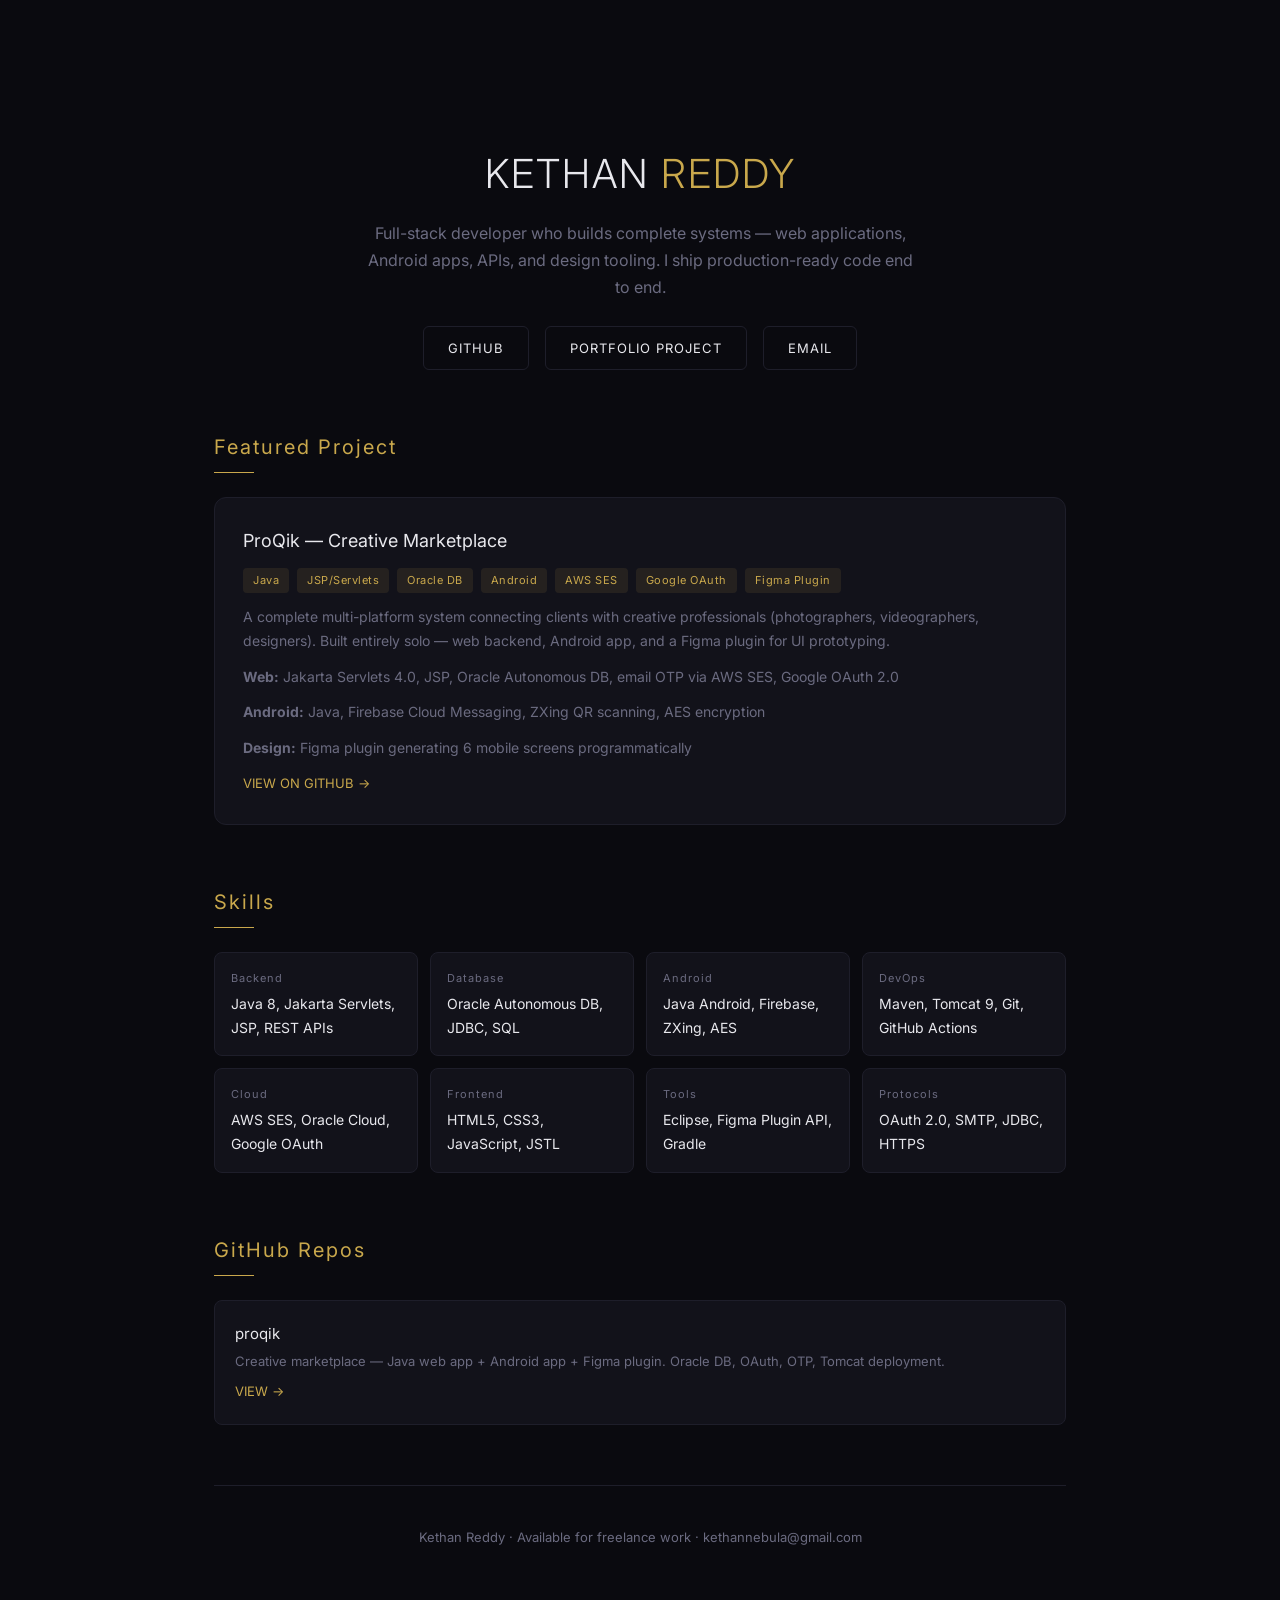
==== docs/index.html @ b5600003 "Add portfolio page (GitHub Pages)" ====
<!DOCTYPE html>
<html lang="en">
<head>
<meta charset="UTF-8">
<meta name="viewport" content="width=device-width, initial-scale=1.0">
<title>Kethan Reddy — Full-Stack Developer</title>
<link href="https://fonts.googleapis.com/css2?family=Inter:wght@300;400;500;600&display=swap" rel="stylesheet">
<style>
:root{--bg:#0a0a0f;--card:#12121a;--border:#1e1e2a;--gold:#c9a84c;--text:#e8e8ed;--muted:#6b6b80}
*{margin:0;padding:0;box-sizing:border-box}
body{font-family:'Inter',sans-serif;background:var(--bg);color:var(--text);line-height:1.7;-webkit-font-smoothing:antialiased}
.container{max-width:900px;margin:0 auto;padding:60px 24px}

.hero{text-align:center;padding:80px 0 60px}
.hero h1{font-size:40px;font-weight:300;letter-spacing:2px;margin-bottom:12px}
.hero h1 span{color:var(--gold)}
.hero p{font-size:16px;color:var(--muted);max-width:560px;margin:0 auto}
.hero-links{margin-top:24px;display:flex;gap:16px;justify-content:center;flex-wrap:wrap}
.hero-links a{padding:10px 24px;border:1px solid var(--border);border-radius:6px;text-decoration:none;color:var(--text);font-size:13px;letter-spacing:1px;transition:all .3s}
.hero-links a:hover{border-color:var(--gold);color:var(--gold)}

section{margin-bottom:60px}
h2{font-size:20px;font-weight:400;letter-spacing:2px;margin-bottom:24px;color:var(--gold)}
h2:after{content:'';display:block;width:40px;height:1px;background:var(--gold);margin-top:8px}

.project-card{background:var(--card);border:1px solid var(--border);border-radius:12px;padding:28px;margin-bottom:16px}
.project-card h3{font-size:18px;font-weight:400;margin-bottom:8px}
.project-card .tag{display:inline-block;background:rgba(201,169,76,.1);color:var(--gold);font-size:11px;padding:3px 10px;border-radius:4px;margin:4px 4px 0 0;letter-spacing:.5px}
.project-card p{font-size:14px;color:var(--muted);margin-top:12px}
.project-card a{color:var(--gold);text-decoration:none;font-size:13px;display:inline-block;margin-top:12px}

.skills-grid{display:grid;grid-template-columns:repeat(auto-fill,minmax(200px,1fr));gap:12px}
.skill-item{background:var(--card);border:1px solid var(--border);border-radius:8px;padding:16px;font-size:14px}
.skill-item .label{color:var(--muted);font-size:11px;letter-spacing:1px;margin-bottom:4px}

.repo-card{background:var(--card);border:1px solid var(--border);border-radius:8px;padding:20px;margin-bottom:12px}
.repo-card h3{font-size:15px;font-weight:400}
.repo-card p{font-size:13px;color:var(--muted);margin-top:4px}
.repo-card a{color:var(--gold);text-decoration:none;font-size:13px;display:inline-block;margin-top:8px}

.footer{text-align:center;padding:40px 0;color:var(--muted);font-size:13px;border-top:1px solid var(--border)}
</style>
</head>
<body>
<div class="container">

<div class="hero">
  <h1>KETHAN <span>REDDY</span></h1>
  <p>Full-stack developer who builds complete systems — web applications, Android apps, APIs, and design tooling. I ship production-ready code end to end.</p>
  <div class="hero-links">
    <a href="https://github.com/kethannebula-prog" target="_blank">GITHUB</a>
    <a href="https://github.com/kethannebula-prog/proqik" target="_blank">PORTFOLIO PROJECT</a>
    <a href="mailto:kethannebula@gmail.com">EMAIL</a>
  </div>
</div>

<section>
  <h2>Featured Project</h2>
  <div class="project-card">
    <h3>ProQik — Creative Marketplace</h3>
    <div>
      <span class="tag">Java</span>
      <span class="tag">JSP/Servlets</span>
      <span class="tag">Oracle DB</span>
      <span class="tag">Android</span>
      <span class="tag">AWS SES</span>
      <span class="tag">Google OAuth</span>
      <span class="tag">Figma Plugin</span>
    </div>
    <p>A complete multi-platform system connecting clients with creative professionals (photographers, videographers, designers). Built entirely solo — web backend, Android app, and a Figma plugin for UI prototyping.</p>
    <p><strong>Web:</strong> Jakarta Servlets 4.0, JSP, Oracle Autonomous DB, email OTP via AWS SES, Google OAuth 2.0</p>
    <p><strong>Android:</strong> Java, Firebase Cloud Messaging, ZXing QR scanning, AES encryption</p>
    <p><strong>Design:</strong> Figma plugin generating 6 mobile screens programmatically</p>
    <a href="https://github.com/kethannebula-prog/proqik" target="_blank">VIEW ON GITHUB →</a>
  </div>
</section>

<section>
  <h2>Skills</h2>
  <div class="skills-grid">
    <div class="skill-item"><div class="label">Backend</div>Java 8, Jakarta Servlets, JSP, REST APIs</div>
    <div class="skill-item"><div class="label">Database</div>Oracle Autonomous DB, JDBC, SQL</div>
    <div class="skill-item"><div class="label">Android</div>Java Android, Firebase, ZXing, AES</div>
    <div class="skill-item"><div class="label">DevOps</div>Maven, Tomcat 9, Git, GitHub Actions</div>
    <div class="skill-item"><div class="label">Cloud</div>AWS SES, Oracle Cloud, Google OAuth</div>
    <div class="skill-item"><div class="label">Frontend</div>HTML5, CSS3, JavaScript, JSTL</div>
    <div class="skill-item"><div class="label">Tools</div>Eclipse, Figma Plugin API, Gradle</div>
    <div class="skill-item"><div class="label">Protocols</div>OAuth 2.0, SMTP, JDBC, HTTPS</div>
  </div>
</section>

<section>
  <h2>GitHub Repos</h2>
  <div class="repo-card">
    <h3>proqik</h3>
    <p>Creative marketplace — Java web app + Android app + Figma plugin. Oracle DB, OAuth, OTP, Tomcat deployment.</p>
    <a href="https://github.com/kethannebula-prog/proqik" target="_blank">VIEW →</a>
  </div>
</section>

<div class="footer">
  Kethan Reddy &middot; Available for freelance work &middot; kethannebula@gmail.com
</div>

</div>
</body>
</html>
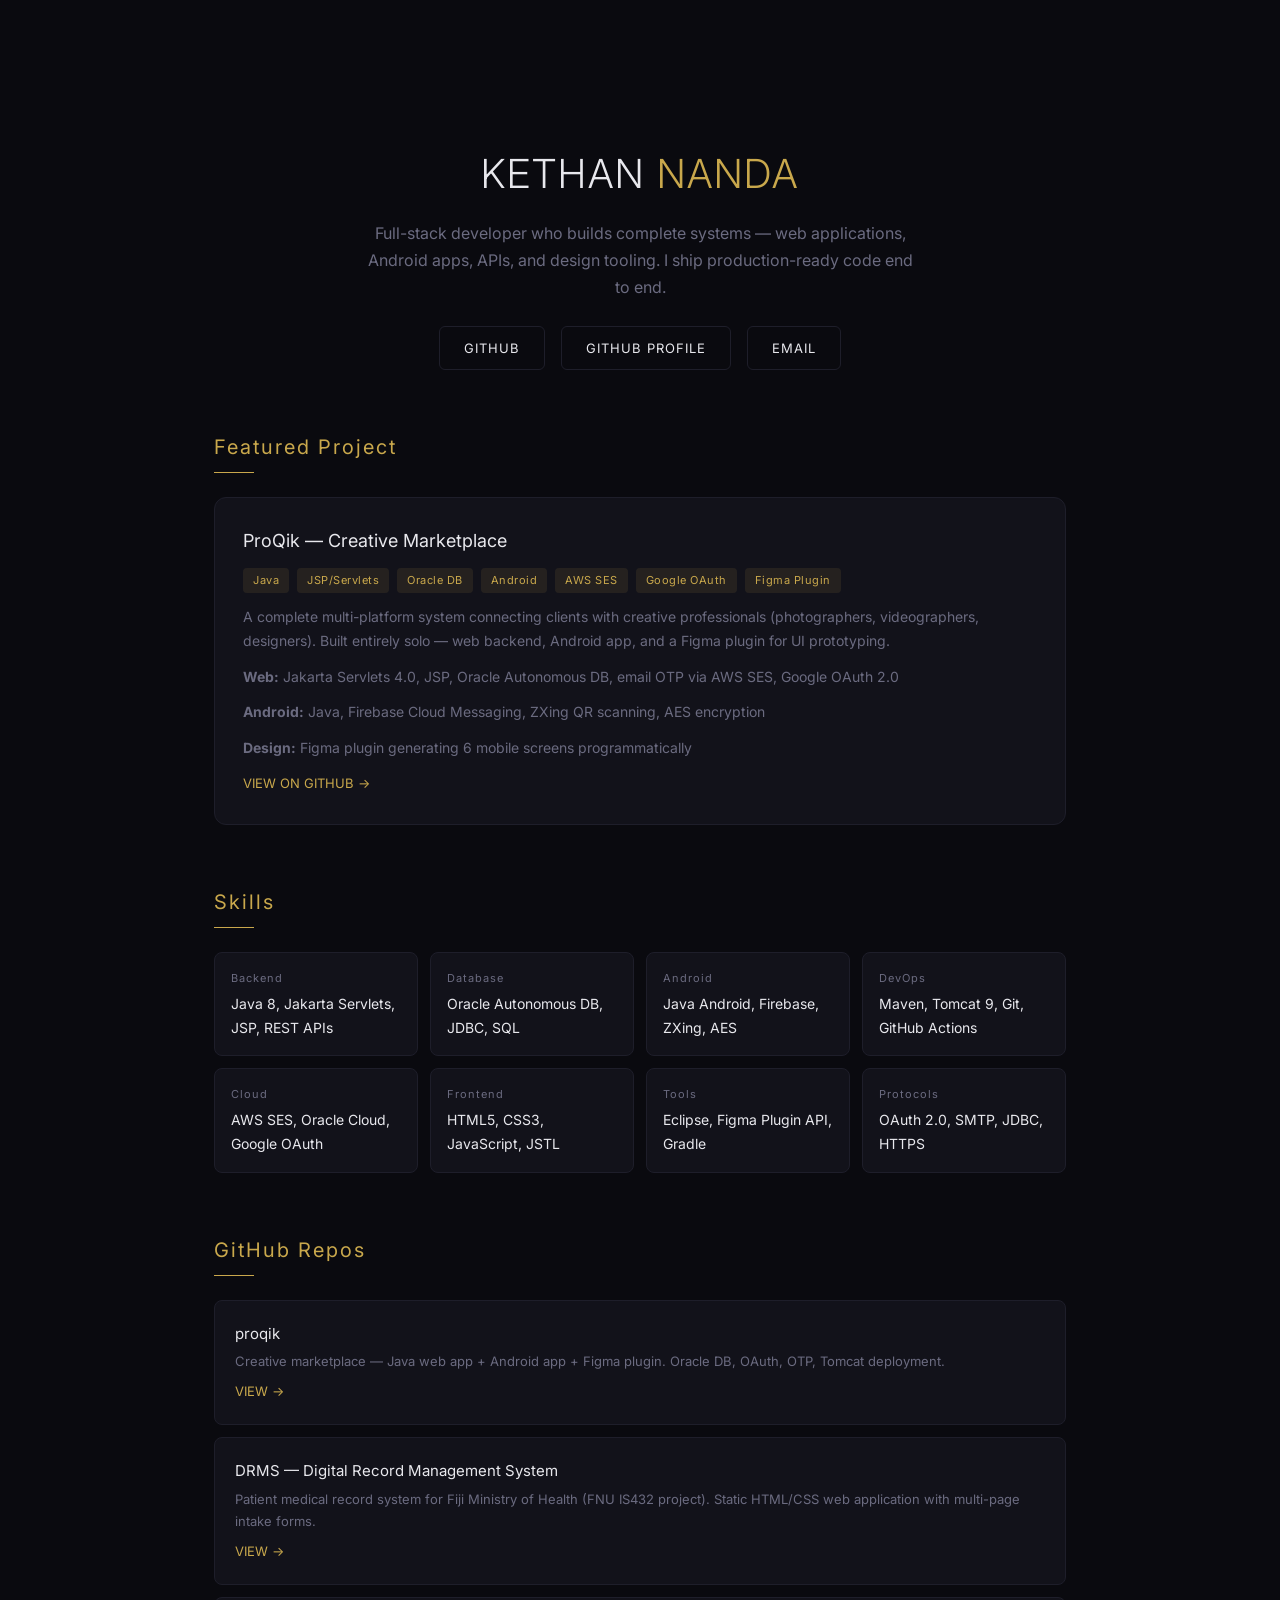
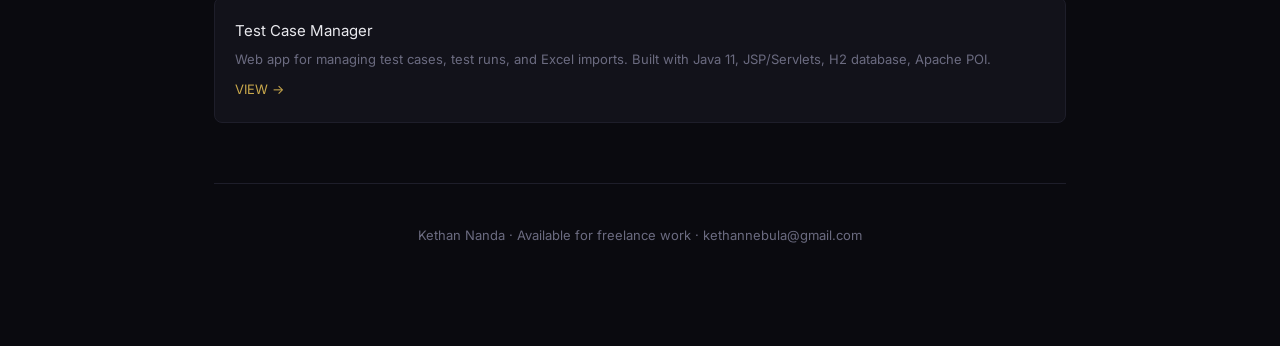
==== commit be862438: "Fix name to Kethan Nanda, add DRMS and Test Case Manager projects" ====
--- a/docs/index.html
+++ b/docs/index.html
@@ -3,7 +3,7 @@
 <head>
 <meta charset="UTF-8">
 <meta name="viewport" content="width=device-width, initial-scale=1.0">
-<title>Kethan Reddy — Full-Stack Developer</title>
+<title>Kethan Nanda — Full-Stack Developer</title>
 <link href="https://fonts.googleapis.com/css2?family=Inter:wght@300;400;500;600&display=swap" rel="stylesheet">
 <style>
 :root{--bg:#0a0a0f;--card:#12121a;--border:#1e1e2a;--gold:#c9a84c;--text:#e8e8ed;--muted:#6b6b80}
@@ -45,11 +45,11 @@
 <div class="container">
 
 <div class="hero">
-  <h1>KETHAN <span>REDDY</span></h1>
+  <h1>KETHAN <span>NANDA</span></h1>
   <p>Full-stack developer who builds complete systems — web applications, Android apps, APIs, and design tooling. I ship production-ready code end to end.</p>
   <div class="hero-links">
     <a href="https://github.com/kethannebula-prog" target="_blank">GITHUB</a>
-    <a href="https://github.com/kethannebula-prog/proqik" target="_blank">PORTFOLIO PROJECT</a>
+    <a href="https://github.com/kethannebula-prog" target="_blank">GITHUB PROFILE</a>
     <a href="mailto:kethannebula@gmail.com">EMAIL</a>
   </div>
 </div>
@@ -96,10 +96,20 @@
     <p>Creative marketplace — Java web app + Android app + Figma plugin. Oracle DB, OAuth, OTP, Tomcat deployment.</p>
     <a href="https://github.com/kethannebula-prog/proqik" target="_blank">VIEW →</a>
   </div>
+  <div class="repo-card">
+    <h3>DRMS — Digital Record Management System</h3>
+    <p>Patient medical record system for Fiji Ministry of Health (FNU IS432 project). Static HTML/CSS web application with multi-page intake forms.</p>
+    <a href="https://github.com/kethannebula-prog/DRMS" target="_blank">VIEW →</a>
+  </div>
+  <div class="repo-card">
+    <h3>Test Case Manager</h3>
+    <p>Web app for managing test cases, test runs, and Excel imports. Built with Java 11, JSP/Servlets, H2 database, Apache POI.</p>
+    <a href="https://github.com/kethannebula-prog/testcase-manager" target="_blank">VIEW →</a>
+  </div>
 </section>
 
 <div class="footer">
-  Kethan Reddy &middot; Available for freelance work &middot; kethannebula@gmail.com
+  Kethan Nanda &middot; Available for freelance work &middot; kethannebula@gmail.com
 </div>
 
 </div>
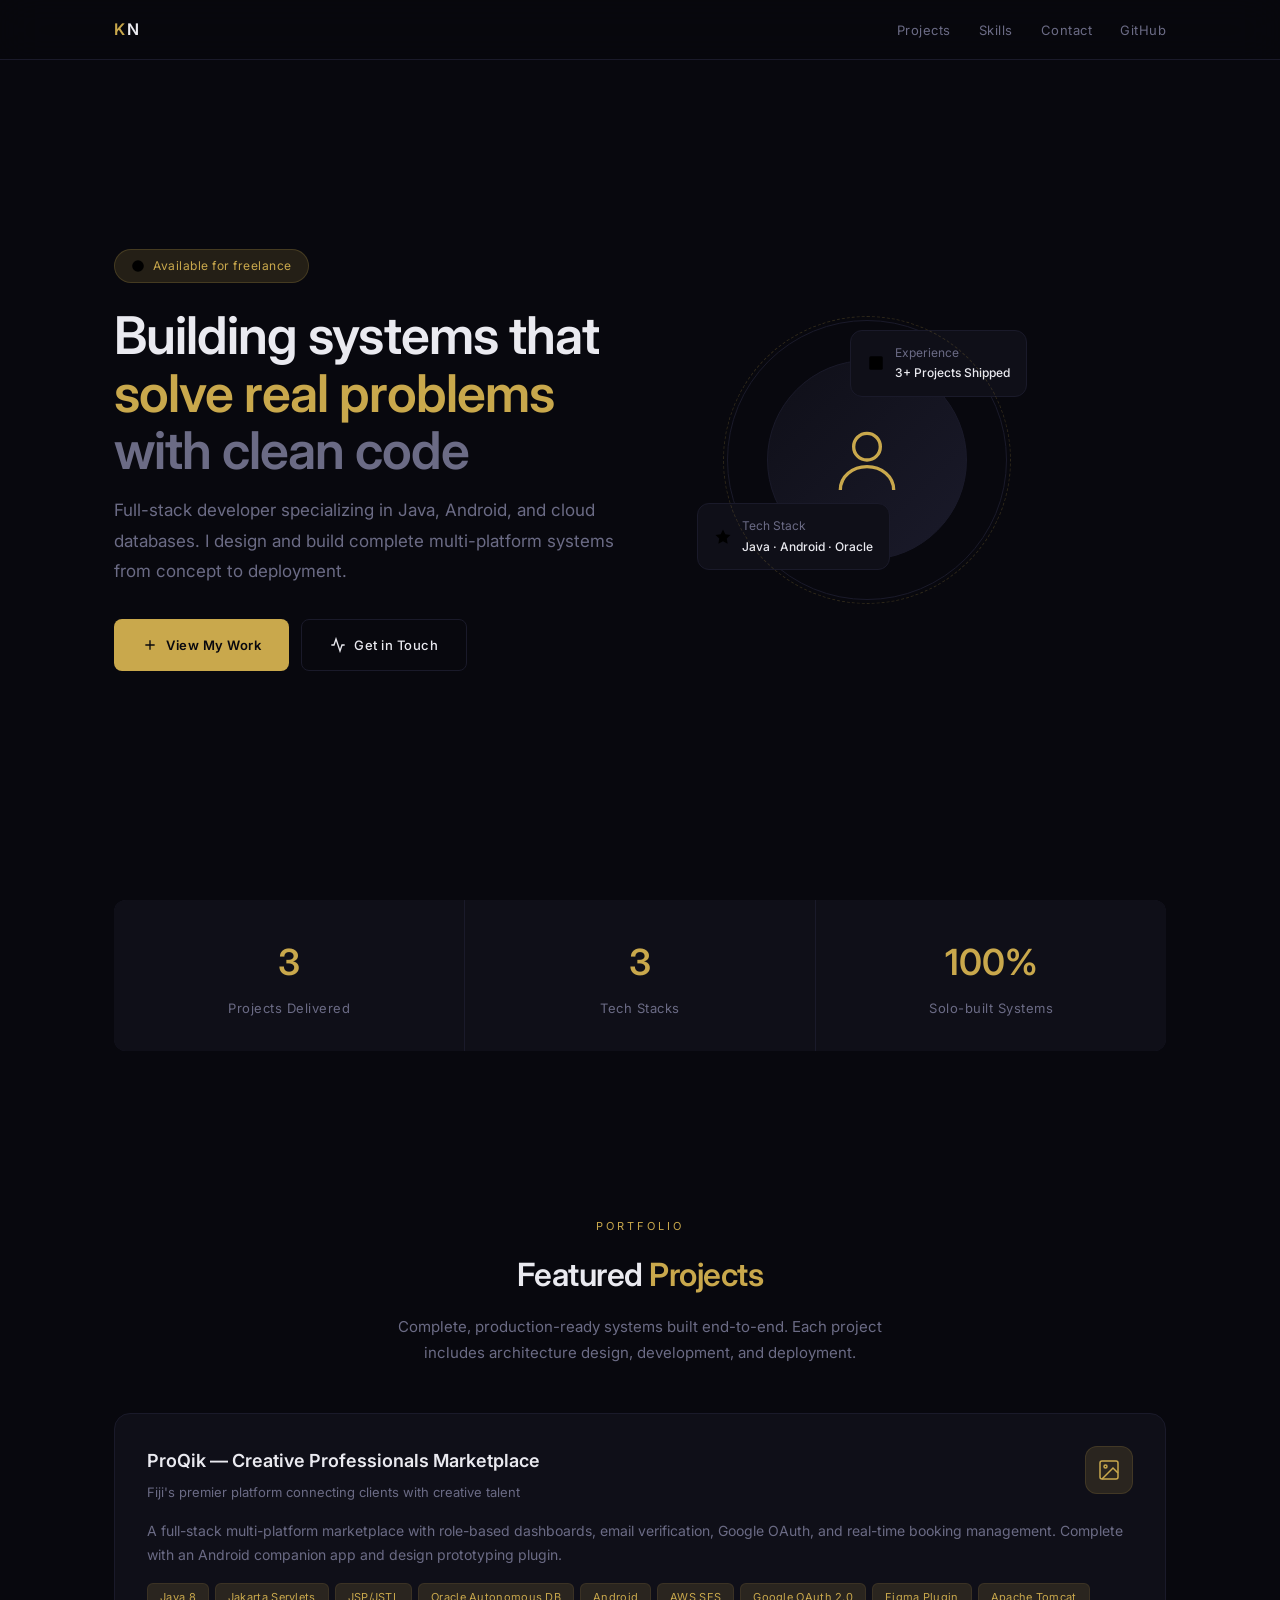
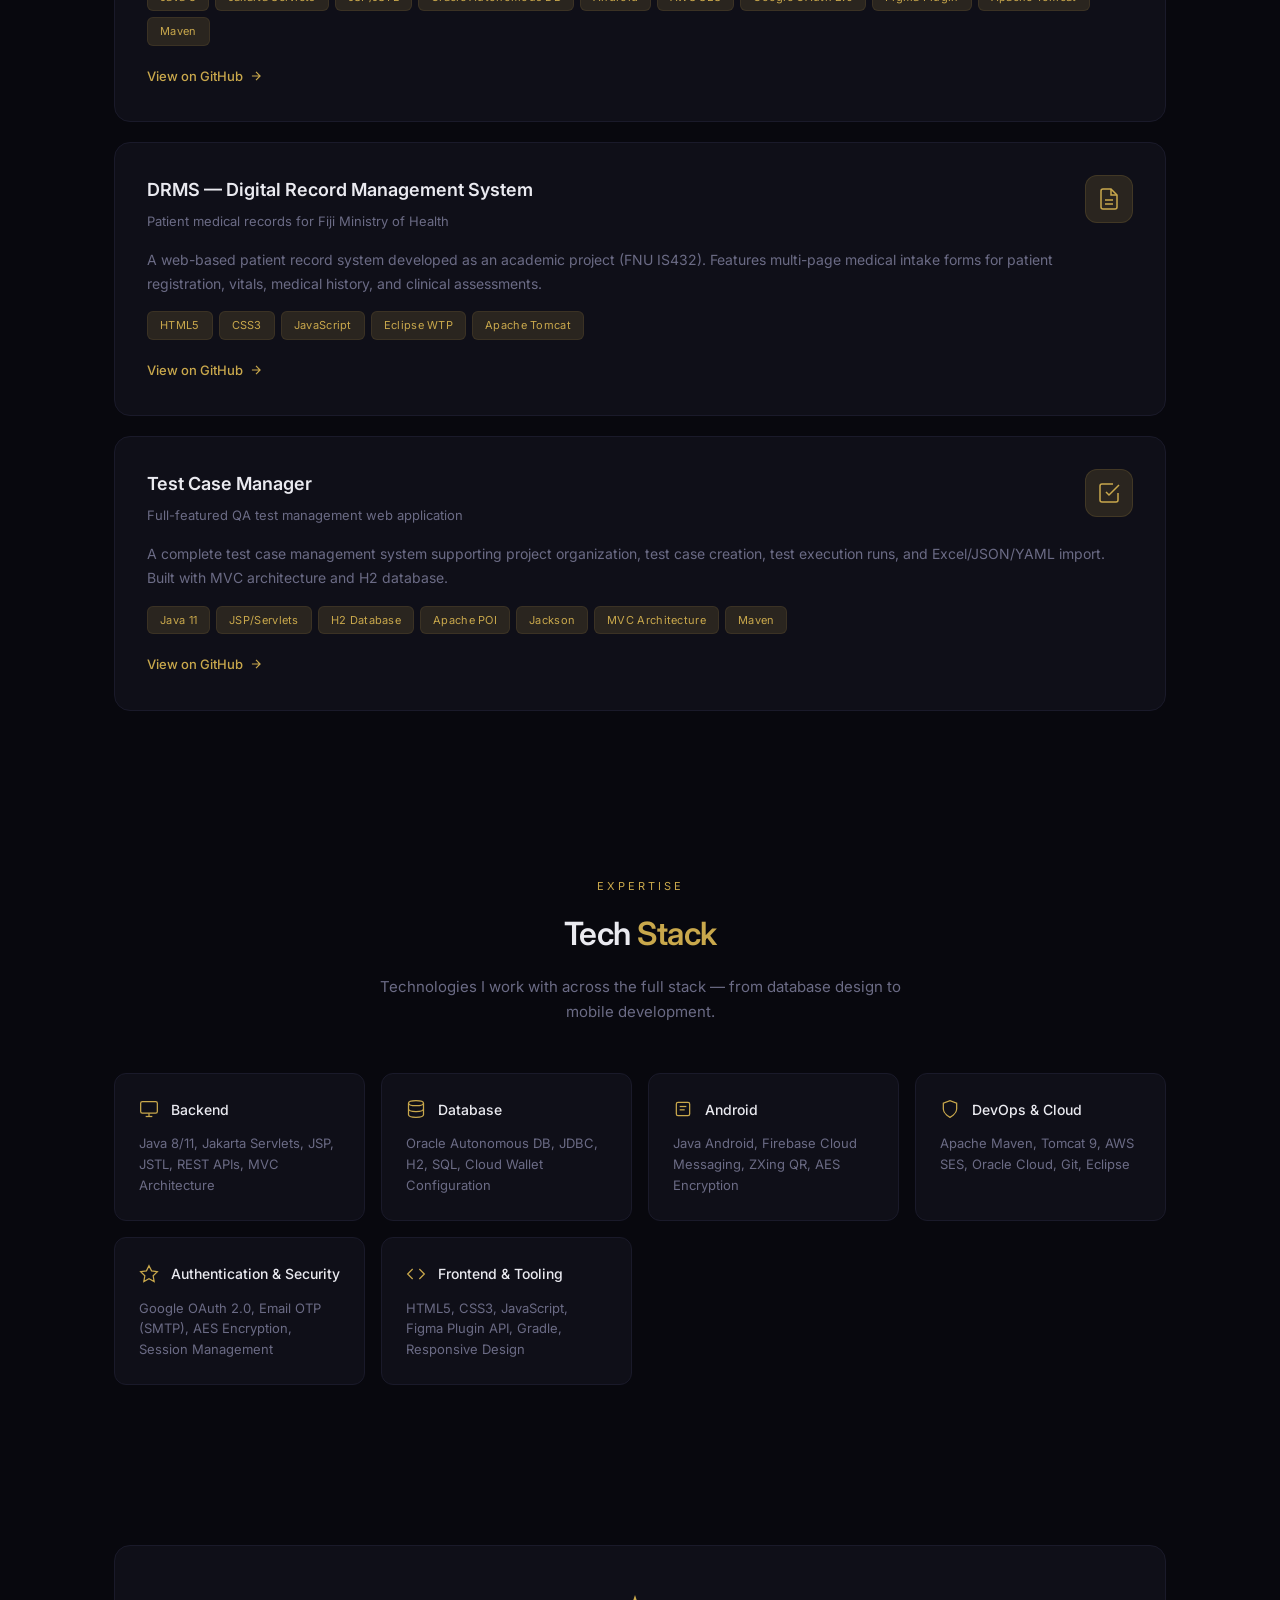
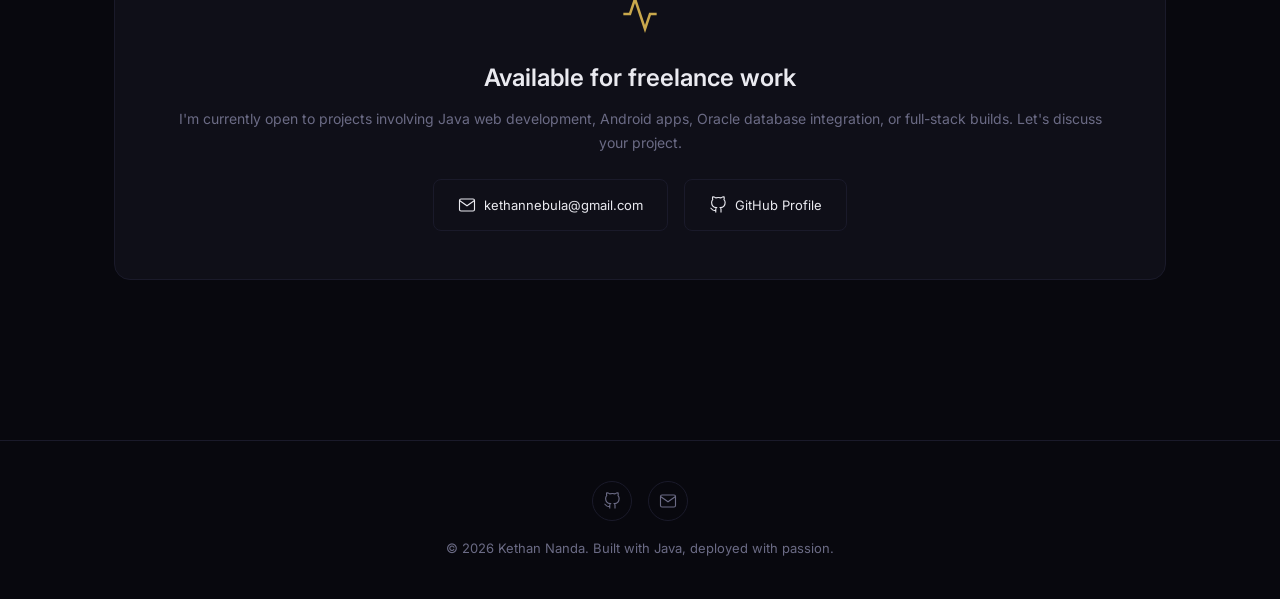
==== commit 049d9aa3: "Redesign portfolio: SVG icons, hero animation, professional layout" ====
--- a/docs/index.html
+++ b/docs/index.html
@@ -4,114 +4,373 @@
 <meta charset="UTF-8">
 <meta name="viewport" content="width=device-width, initial-scale=1.0">
 <title>Kethan Nanda — Full-Stack Developer</title>
-<link href="https://fonts.googleapis.com/css2?family=Inter:wght@300;400;500;600&display=swap" rel="stylesheet">
+<link href="https://fonts.googleapis.com/css2?family=Inter:wght@300;400;500;600;700&family=JetBrains+Mono:wght@400;500&display=swap" rel="stylesheet">
 <style>
-:root{--bg:#0a0a0f;--card:#12121a;--border:#1e1e2a;--gold:#c9a84c;--text:#e8e8ed;--muted:#6b6b80}
+:root{--bg:#08080e;--card:#0f0f18;--border:#1a1a2a;--gold:#c9a84c;--gold-dim:#a88a3a;--gold-glow:rgba(201,169,76,.15);--text:#eaeaf0;--muted:#6b6b85;--accent:#7c6f4a}
 *{margin:0;padding:0;box-sizing:border-box}
-body{font-family:'Inter',sans-serif;background:var(--bg);color:var(--text);line-height:1.7;-webkit-font-smoothing:antialiased}
-.container{max-width:900px;margin:0 auto;padding:60px 24px}
-
-.hero{text-align:center;padding:80px 0 60px}
-.hero h1{font-size:40px;font-weight:300;letter-spacing:2px;margin-bottom:12px}
-.hero h1 span{color:var(--gold)}
-.hero p{font-size:16px;color:var(--muted);max-width:560px;margin:0 auto}
-.hero-links{margin-top:24px;display:flex;gap:16px;justify-content:center;flex-wrap:wrap}
-.hero-links a{padding:10px 24px;border:1px solid var(--border);border-radius:6px;text-decoration:none;color:var(--text);font-size:13px;letter-spacing:1px;transition:all .3s}
-.hero-links a:hover{border-color:var(--gold);color:var(--gold)}
-
-section{margin-bottom:60px}
-h2{font-size:20px;font-weight:400;letter-spacing:2px;margin-bottom:24px;color:var(--gold)}
-h2:after{content:'';display:block;width:40px;height:1px;background:var(--gold);margin-top:8px}
-
-.project-card{background:var(--card);border:1px solid var(--border);border-radius:12px;padding:28px;margin-bottom:16px}
-.project-card h3{font-size:18px;font-weight:400;margin-bottom:8px}
-.project-card .tag{display:inline-block;background:rgba(201,169,76,.1);color:var(--gold);font-size:11px;padding:3px 10px;border-radius:4px;margin:4px 4px 0 0;letter-spacing:.5px}
-.project-card p{font-size:14px;color:var(--muted);margin-top:12px}
-.project-card a{color:var(--gold);text-decoration:none;font-size:13px;display:inline-block;margin-top:12px}
-
-.skills-grid{display:grid;grid-template-columns:repeat(auto-fill,minmax(200px,1fr));gap:12px}
-.skill-item{background:var(--card);border:1px solid var(--border);border-radius:8px;padding:16px;font-size:14px}
-.skill-item .label{color:var(--muted);font-size:11px;letter-spacing:1px;margin-bottom:4px}
-
-.repo-card{background:var(--card);border:1px solid var(--border);border-radius:8px;padding:20px;margin-bottom:12px}
-.repo-card h3{font-size:15px;font-weight:400}
-.repo-card p{font-size:13px;color:var(--muted);margin-top:4px}
-.repo-card a{color:var(--gold);text-decoration:none;font-size:13px;display:inline-block;margin-top:8px}
-
-.footer{text-align:center;padding:40px 0;color:var(--muted);font-size:13px;border-top:1px solid var(--border)}
+html{scroll-behavior:smooth}
+body{font-family:'Inter',sans-serif;background:var(--bg);color:var(--text);line-height:1.7;-webkit-font-smoothing:antialiased;overflow-x:hidden}
+
+/* nav */
+nav{position:fixed;top:0;left:0;right:0;z-index:100;background:rgba(8,8,14,.85);backdrop-filter:blur(20px);-webkit-backdrop-filter:blur(20px);border-bottom:1px solid var(--border)}
+.nav-inner{max-width:1100px;margin:0 auto;display:flex;justify-content:space-between;align-items:center;padding:16px 24px}
+.nav-logo{font-weight:600;font-size:16px;letter-spacing:2px;color:var(--gold);text-decoration:none}
+.nav-logo span{color:var(--text)}
+.nav-links{display:flex;gap:28px;list-style:none}
+.nav-links a{color:var(--muted);text-decoration:none;font-size:13px;letter-spacing:.5px;transition:color .3s}
+.nav-links a:hover{color:var(--gold)}
+
+/* container */
+.container{max-width:1100px;margin:0 auto;padding:0 24px}
+
+/* hero */
+.hero{min-height:100vh;display:flex;align-items:center;padding:100px 0 80px;position:relative}
+.hero-grid{display:grid;grid-template-columns:3fr 2fr;gap:60px;align-items:center}
+.hero-badge{display:inline-flex;align-items:center;gap:8px;background:var(--gold-glow);border:1px solid rgba(201,169,76,.2);padding:6px 16px;border-radius:100px;font-size:12px;color:var(--gold);letter-spacing:.5px;margin-bottom:24px}
+.hero-badge svg{width:14px;height:14px}
+.hero h1{font-size:52px;font-weight:600;line-height:1.1;margin-bottom:16px;letter-spacing:-1px}
+.hero h1 .gold{color:var(--gold)}
+.hero h1 .fade{color:var(--muted)}
+.hero p{font-size:17px;color:var(--muted);max-width:520px;margin-bottom:32px;line-height:1.8}
+.hero-actions{display:flex;gap:12px;flex-wrap:wrap}
+.btn-primary{display:inline-flex;align-items:center;gap:8px;padding:14px 28px;background:var(--gold);color:var(--bg);border:none;border-radius:8px;font-size:13px;font-weight:600;letter-spacing:.5px;cursor:pointer;text-decoration:none;transition:all .3s}
+.btn-primary:hover{background:var(--gold-dim);transform:translateY(-2px);box-shadow:0 8px 24px rgba(201,169,76,.25)}
+.btn-secondary{display:inline-flex;align-items:center;gap:8px;padding:14px 28px;background:transparent;color:var(--text);border:1px solid var(--border);border-radius:8px;font-size:13px;font-weight:500;letter-spacing:.5px;cursor:pointer;text-decoration:none;transition:all .3s}
+.btn-secondary:hover{border-color:var(--gold);color:var(--gold);transform:translateY(-2px)}
+
+/* hero visual */
+.hero-visual{position:relative;display:flex;justify-content:center}
+.avatar-ring{width:280px;height:280px;border-radius:50%;position:relative;display:flex;align-items:center;justify-content:center}
+.avatar-ring::before{content:'';position:absolute;inset:0;border-radius:50%;border:1px solid var(--border);animation:spin 20s linear infinite}
+.avatar-ring::after{content:'';position:absolute;inset:-4px;border-radius:50%;border:1px dashed rgba(201,169,76,.2);animation:spin 30s linear infinite reverse}
+@keyframes spin{to{transform:rotate(360deg)}}
+.avatar-inner{width:200px;height:200px;border-radius:50%;background:linear-gradient(135deg,var(--card),var(--border));display:flex;align-items:center;justify-content:center;font-size:72px;font-weight:300;color:var(--gold);border:1px solid var(--border);overflow:hidden}
+.avatar-inner svg{width:80px;height:80px;fill:none;stroke:var(--gold);stroke-width:1}
+.floating-badge{position:absolute;background:var(--card);border:1px solid var(--border);border-radius:12px;padding:12px 16px;display:flex;align-items:center;gap:10px;font-size:12px;animation:float 6s ease-in-out infinite}
+.floating-badge svg{width:18px;height:18px;flex-shrink:0}
+.floating-badge span{color:var(--muted)}
+.floating-badge strong{color:var(--text);font-weight:500}
+.badge-1{top:10px;right:-20px;animation-delay:0s}
+.badge-2{bottom:30px;left:-30px;animation-delay:3s}
+@keyframes float{0%,100%{transform:translateY(0)}50%{transform:translateY(-8px)}}
+
+/* stats */
+.stats{display:grid;grid-template-columns:repeat(3,1fr);gap:1px;background:var(--border);border-radius:12px;overflow:hidden;margin-bottom:80px}
+.stat{background:var(--card);padding:32px 24px;text-align:center}
+.stat-num{font-size:36px;font-weight:600;color:var(--gold);margin-bottom:4px}
+.stat-label{font-size:13px;color:var(--muted);letter-spacing:.5px}
+
+/* section */
+.section{padding:80px 0}
+.section-header{text-align:center;margin-bottom:48px}
+.section-tag{display:inline-block;font-size:11px;letter-spacing:3px;text-transform:uppercase;color:var(--gold);margin-bottom:12px}
+.section-title{font-size:32px;font-weight:600;margin-bottom:12px;letter-spacing:-.5px}
+.section-title span{color:var(--gold)}
+.section-desc{font-size:15px;color:var(--muted);max-width:540px;margin:0 auto}
+
+/* project cards */
+.projects-grid{display:grid;grid-template-columns:1fr;gap:20px}
+.project-card{background:var(--card);border:1px solid var(--border);border-radius:16px;padding:32px;transition:all .4s;position:relative;overflow:hidden}
+.project-card::before{content:'';position:absolute;top:0;left:0;right:0;height:2px;background:linear-gradient(90deg,transparent,var(--gold),transparent);opacity:0;transition:opacity .4s}
+.project-card:hover::before{opacity:1}
+.project-card:hover{border-color:rgba(201,169,76,.3);transform:translateY(-4px);box-shadow:0 20px 60px rgba(0,0,0,.3)}
+.project-card-header{display:flex;align-items:flex-start;justify-content:space-between;margin-bottom:16px;gap:16px}
+.project-card-icon{width:48px;height:48px;border-radius:12px;background:var(--gold-glow);border:1px solid rgba(201,169,76,.15);display:flex;align-items:center;justify-content:center;flex-shrink:0}
+.project-card-icon svg{width:24px;height:24px;stroke:var(--gold);fill:none;stroke-width:1.5}
+.project-card h3{font-size:18px;font-weight:600;margin-bottom:4px}
+.project-card .sub{font-size:13px;color:var(--muted)}
+.project-card p{font-size:14px;color:var(--muted);margin-bottom:16px;line-height:1.7}
+.project-tags{display:flex;gap:6px;flex-wrap:wrap;margin-bottom:16px}
+.project-tags span{padding:4px 12px;background:var(--gold-glow);border:1px solid rgba(201,169,76,.1);border-radius:6px;font-size:11px;color:var(--gold);letter-spacing:.3px}
+.project-card .link{display:inline-flex;align-items:center;gap:6px;color:var(--gold);text-decoration:none;font-size:13px;font-weight:500;transition:gap .3s}
+.project-card .link:hover{gap:10px}
+.project-card .link svg{width:14px;height:14px;stroke:currentColor;fill:none;stroke-width:2}
+
+/* skills */
+.skills-grid{display:grid;grid-template-columns:repeat(auto-fill,minmax(240px,1fr));gap:16px}
+.skill-card{background:var(--card);border:1px solid var(--border);border-radius:12px;padding:24px;transition:all .3s}
+.skill-card:hover{border-color:rgba(201,169,76,.2);transform:translateY(-2px)}
+.skill-card-header{display:flex;align-items:center;gap:12px;margin-bottom:12px}
+.skill-card-header svg{width:20px;height:20px;stroke:var(--gold);fill:none;stroke-width:1.5;flex-shrink:0}
+.skill-card h4{font-size:14px;font-weight:500;color:var(--text)}
+.skill-card p{font-size:13px;color:var(--muted);line-height:1.6}
+.skill-row{display:flex;flex-wrap:wrap;gap:6px;margin-top:8px}
+
+/* contact */
+.contact-section{background:var(--card);border:1px solid var(--border);border-radius:16px;padding:48px;text-align:center}
+.contact-section h3{font-size:24px;font-weight:600;margin-bottom:8px}
+.contact-section p{color:var(--muted);font-size:14px;margin-bottom:24px}
+.contact-grid{display:flex;gap:16px;justify-content:center;flex-wrap:wrap}
+.contact-btn{display:inline-flex;align-items:center;gap:8px;padding:14px 24px;background:transparent;border:1px solid var(--border);border-radius:8px;color:var(--text);text-decoration:none;font-size:13px;transition:all .3s}
+.contact-btn:hover{border-color:var(--gold);color:var(--gold);transform:translateY(-2px)}
+.contact-btn svg{width:18px;height:18px;stroke:currentColor;fill:none;stroke-width:1.5}
+
+/* footer */
+footer{padding:40px 0;text-align:center;border-top:1px solid var(--border);margin-top:80px}
+footer p{font-size:13px;color:var(--muted)}
+footer .social-links{display:flex;gap:16px;justify-content:center;margin-bottom:16px}
+footer .social-links a{display:flex;width:40px;height:40px;border-radius:50%;border:1px solid var(--border);align-items:center;justify-content:center;color:var(--muted);transition:all .3s;text-decoration:none}
+footer .social-links a:hover{border-color:var(--gold);color:var(--gold);transform:translateY(-2px)}
+footer .social-links svg{width:18px;height:18px;stroke:currentColor;fill:none;stroke-width:1.5}
+
+/* responsive */
+@media(max-width:768px){
+  .hero-grid{grid-template-columns:1fr;gap:40px;text-align:center}
+  .hero h1{font-size:36px}
+  .hero p{margin-left:auto;margin-right:auto}
+  .hero-actions{justify-content:center}
+  .hero-visual{order:-1}
+  .avatar-ring{width:200px;height:200px}
+  .avatar-inner{width:150px;height:150px;font-size:48px}
+  .floating-badge{display:none}
+  .stats{grid-template-columns:1fr}
+  .nav-links{display:none}
+  .section-title{font-size:26px}
+  .project-card{padding:24px}
+}
 </style>
 </head>
 <body>
+
+<nav>
+  <div class="nav-inner">
+    <a href="#" class="nav-logo">K<span>N</span></a>
+    <ul class="nav-links">
+      <li><a href="#projects">Projects</a></li>
+      <li><a href="#skills">Skills</a></li>
+      <li><a href="#contact">Contact</a></li>
+      <li><a href="https://github.com/kethannebula-prog" target="_blank">GitHub</a></li>
+    </ul>
+  </div>
+</nav>
+
 <div class="container">
 
-<div class="hero">
-  <h1>KETHAN <span>NANDA</span></h1>
-  <p>Full-stack developer who builds complete systems — web applications, Android apps, APIs, and design tooling. I ship production-ready code end to end.</p>
-  <div class="hero-links">
-    <a href="https://github.com/kethannebula-prog" target="_blank">GITHUB</a>
-    <a href="https://github.com/kethannebula-prog" target="_blank">GITHUB PROFILE</a>
-    <a href="mailto:kethannebula@gmail.com">EMAIL</a>
+<!-- Hero -->
+<section class="hero" id="home">
+  <div class="hero-grid">
+    <div>
+      <div class="hero-badge">
+        <svg viewBox="0 0 24 24"><circle cx="12" cy="12" r="10"/><path d="M12 6v6l4 2"/></svg>
+        Available for freelance
+      </div>
+      <h1>Building systems that<br><span class="gold">solve real problems</span><br><span class="fade">with clean code</span></h1>
+      <p>Full-stack developer specializing in Java, Android, and cloud databases. I design and build complete multi-platform systems from concept to deployment.</p>
+      <div class="hero-actions">
+        <a href="#projects" class="btn-primary">
+          <svg viewBox="0 0 24 24" width="16" height="16" style="stroke:currentColor;fill:none;stroke-width:2"><path d="M12 5v14M5 12h14"/></svg>
+          View My Work
+        </a>
+        <a href="#contact" class="btn-secondary">
+          <svg viewBox="0 0 24 24" width="16" height="16" style="stroke:currentColor;fill:none;stroke-width:2"><path d="M22 12h-4l-3 9L9 3l-3 9H2"/></svg>
+          Get in Touch
+        </a>
+      </div>
+    </div>
+    <div class="hero-visual">
+      <div class="avatar-ring">
+        <div class="avatar-inner">
+          <svg viewBox="0 0 24 24"><circle cx="12" cy="8" r="4"/><path d="M4 21c0-4 3.6-7 8-7s8 3 8 7"/></svg>
+        </div>
+        <div class="floating-badge badge-1">
+          <svg viewBox="0 0 24 24"><rect x="3" y="3" width="18" height="18" rx="2"/><path d="M9 12l2 2 4-4"/></svg>
+          <div><span>Experience</span><br><strong>3+ Projects Shipped</strong></div>
+        </div>
+        <div class="floating-badge badge-2">
+          <svg viewBox="0 0 24 24"><polygon points="12 2 15.09 8.26 22 9.27 17 14.14 18.18 21.02 12 17.77 5.82 21.02 7 14.14 2 9.27 8.91 8.26 12 2"/></svg>
+          <div><span>Tech Stack</span><br><strong>Java · Android · Oracle</strong></div>
+        </div>
+      </div>
+    </div>
+  </div>
+</section>
+
+<!-- Stats -->
+<div class="stats">
+  <div class="stat">
+    <div class="stat-num">3</div>
+    <div class="stat-label">Projects Delivered</div>
+  </div>
+  <div class="stat">
+    <div class="stat-num">3</div>
+    <div class="stat-label">Tech Stacks</div>
+  </div>
+  <div class="stat">
+    <div class="stat-num">100%</div>
+    <div class="stat-label">Solo-built Systems</div>
   </div>
 </div>
 
-<section>
-  <h2>Featured Project</h2>
-  <div class="project-card">
-    <h3>ProQik — Creative Marketplace</h3>
-    <div>
-      <span class="tag">Java</span>
-      <span class="tag">JSP/Servlets</span>
-      <span class="tag">Oracle DB</span>
-      <span class="tag">Android</span>
-      <span class="tag">AWS SES</span>
-      <span class="tag">Google OAuth</span>
-      <span class="tag">Figma Plugin</span>
-    </div>
-    <p>A complete multi-platform system connecting clients with creative professionals (photographers, videographers, designers). Built entirely solo — web backend, Android app, and a Figma plugin for UI prototyping.</p>
-    <p><strong>Web:</strong> Jakarta Servlets 4.0, JSP, Oracle Autonomous DB, email OTP via AWS SES, Google OAuth 2.0</p>
-    <p><strong>Android:</strong> Java, Firebase Cloud Messaging, ZXing QR scanning, AES encryption</p>
-    <p><strong>Design:</strong> Figma plugin generating 6 mobile screens programmatically</p>
-    <a href="https://github.com/kethannebula-prog/proqik" target="_blank">VIEW ON GITHUB →</a>
+<!-- Projects -->
+<section class="section" id="projects">
+  <div class="section-header">
+    <div class="section-tag">Portfolio</div>
+    <h2 class="section-title">Featured <span>Projects</span></h2>
+    <p class="section-desc">Complete, production-ready systems built end-to-end. Each project includes architecture design, development, and deployment.</p>
+  </div>
+  <div class="projects-grid">
+
+    <!-- ProQik -->
+    <div class="project-card">
+      <div class="project-card-header">
+        <div>
+          <h3>ProQik — Creative Professionals Marketplace</h3>
+          <div class="sub">Fiji's premier platform connecting clients with creative talent</div>
+        </div>
+        <div class="project-card-icon">
+          <svg viewBox="0 0 24 24"><rect x="3" y="3" width="18" height="18" rx="2"/><circle cx="8.5" cy="8.5" r="1.5"/><path d="M21 15l-5-5L5 21"/></svg>
+        </div>
+      </div>
+      <p>A full-stack multi-platform marketplace with role-based dashboards, email verification, Google OAuth, and real-time booking management. Complete with an Android companion app and design prototyping plugin.</p>
+      <div class="project-tags">
+        <span>Java 8</span><span>Jakarta Servlets</span><span>JSP/JSTL</span><span>Oracle Autonomous DB</span>
+        <span>Android</span><span>AWS SES</span><span>Google OAuth 2.0</span><span>Figma Plugin</span>
+        <span>Apache Tomcat</span><span>Maven</span>
+      </div>
+      <a href="https://github.com/kethannebula-prog/proqik" target="_blank" class="link">
+        View on GitHub
+        <svg viewBox="0 0 24 24"><path d="M5 12h14M12 5l7 7-7 7"/></svg>
+      </a>
+    </div>
+
+    <!-- DRMS -->
+    <div class="project-card">
+      <div class="project-card-header">
+        <div>
+          <h3>DRMS — Digital Record Management System</h3>
+          <div class="sub">Patient medical records for Fiji Ministry of Health</div>
+        </div>
+        <div class="project-card-icon">
+          <svg viewBox="0 0 24 24"><path d="M14 2H6a2 2 0 0 0-2 2v16a2 2 0 0 0 2 2h12a2 2 0 0 0 2-2V8z"/><polyline points="14 2 14 8 20 8"/><line x1="16" y1="13" x2="8" y2="13"/><line x1="16" y1="17" x2="8" y2="17"/></svg>
+        </div>
+      </div>
+      <p>A web-based patient record system developed as an academic project (FNU IS432). Features multi-page medical intake forms for patient registration, vitals, medical history, and clinical assessments.</p>
+      <div class="project-tags">
+        <span>HTML5</span><span>CSS3</span><span>JavaScript</span><span>Eclipse WTP</span><span>Apache Tomcat</span>
+      </div>
+      <a href="https://github.com/kethannebula-prog/DRMS" target="_blank" class="link">
+        View on GitHub
+        <svg viewBox="0 0 24 24"><path d="M5 12h14M12 5l7 7-7 7"/></svg>
+      </a>
+    </div>
+
+    <!-- Test Case Manager -->
+    <div class="project-card">
+      <div class="project-card-header">
+        <div>
+          <h3>Test Case Manager</h3>
+          <div class="sub">Full-featured QA test management web application</div>
+        </div>
+        <div class="project-card-icon">
+          <svg viewBox="0 0 24 24"><polyline points="9 11 12 14 22 4"/><path d="M21 12v7a2 2 0 0 1-2 2H5a2 2 0 0 1-2-2V5a2 2 0 0 1 2-2h11"/></svg>
+        </div>
+      </div>
+      <p>A complete test case management system supporting project organization, test case creation, test execution runs, and Excel/JSON/YAML import. Built with MVC architecture and H2 database.</p>
+      <div class="project-tags">
+        <span>Java 11</span><span>JSP/Servlets</span><span>H2 Database</span><span>Apache POI</span>
+        <span>Jackson</span><span>MVC Architecture</span><span>Maven</span>
+      </div>
+      <a href="https://github.com/kethannebula-prog/testcase-manager" target="_blank" class="link">
+        View on GitHub
+        <svg viewBox="0 0 24 24"><path d="M5 12h14M12 5l7 7-7 7"/></svg>
+      </a>
+    </div>
+
   </div>
 </section>
 
-<section>
-  <h2>Skills</h2>
+<!-- Skills -->
+<section class="section" id="skills">
+  <div class="section-header">
+    <div class="section-tag">Expertise</div>
+    <h2 class="section-title">Tech <span>Stack</span></h2>
+    <p class="section-desc">Technologies I work with across the full stack — from database design to mobile development.</p>
+  </div>
   <div class="skills-grid">
-    <div class="skill-item"><div class="label">Backend</div>Java 8, Jakarta Servlets, JSP, REST APIs</div>
-    <div class="skill-item"><div class="label">Database</div>Oracle Autonomous DB, JDBC, SQL</div>
-    <div class="skill-item"><div class="label">Android</div>Java Android, Firebase, ZXing, AES</div>
-    <div class="skill-item"><div class="label">DevOps</div>Maven, Tomcat 9, Git, GitHub Actions</div>
-    <div class="skill-item"><div class="label">Cloud</div>AWS SES, Oracle Cloud, Google OAuth</div>
-    <div class="skill-item"><div class="label">Frontend</div>HTML5, CSS3, JavaScript, JSTL</div>
-    <div class="skill-item"><div class="label">Tools</div>Eclipse, Figma Plugin API, Gradle</div>
-    <div class="skill-item"><div class="label">Protocols</div>OAuth 2.0, SMTP, JDBC, HTTPS</div>
+
+    <div class="skill-card">
+      <div class="skill-card-header">
+        <svg viewBox="0 0 24 24"><rect x="2" y="3" width="20" height="14" rx="2"/><line x1="8" y1="21" x2="16" y2="21"/><line x1="12" y1="17" x2="12" y2="21"/></svg>
+        <h4>Backend</h4>
+      </div>
+      <p>Java 8/11, Jakarta Servlets, JSP, JSTL, REST APIs, MVC Architecture</p>
+    </div>
+
+    <div class="skill-card">
+      <div class="skill-card-header">
+        <svg viewBox="0 0 24 24"><ellipse cx="12" cy="5" rx="9" ry="3"/><path d="M21 12c0 1.66-4 3-9 3s-9-1.34-9-3"/><path d="M3 5v14c0 1.66 4 3 9 3s9-1.34 9-3V5"/></svg>
+        <h4>Database</h4>
+      </div>
+      <p>Oracle Autonomous DB, JDBC, H2, SQL, Cloud Wallet Configuration</p>
+    </div>
+
+    <div class="skill-card">
+      <div class="skill-card-header">
+        <svg viewBox="0 0 24 24"><rect x="4" y="4" width="16" height="16" rx="2"/><line x1="8" y1="9" x2="16" y2="9"/><line x1="8" y1="13" x2="14" y2="13"/></svg>
+        <h4>Android</h4>
+      </div>
+      <p>Java Android, Firebase Cloud Messaging, ZXing QR, AES Encryption</p>
+    </div>
+
+    <div class="skill-card">
+      <div class="skill-card-header">
+        <svg viewBox="0 0 24 24"><path d="M12 22s8-4 8-10V5l-8-3-8 3v7c0 6 8 10 8 10z"/></svg>
+        <h4>DevOps & Cloud</h4>
+      </div>
+      <p>Apache Maven, Tomcat 9, AWS SES, Oracle Cloud, Git, Eclipse</p>
+    </div>
+
+    <div class="skill-card">
+      <div class="skill-card-header">
+        <svg viewBox="0 0 24 24"><polygon points="12 2 15.09 8.26 22 9.27 17 14.14 18.18 21.02 12 17.77 5.82 21.02 7 14.14 2 9.27 8.91 8.26 12 2"/></svg>
+        <h4>Authentication & Security</h4>
+      </div>
+      <p>Google OAuth 2.0, Email OTP (SMTP), AES Encryption, Session Management</p>
+    </div>
+
+    <div class="skill-card">
+      <div class="skill-card-header">
+        <svg viewBox="0 0 24 24"><polyline points="16 18 22 12 16 6"/><polyline points="8 6 2 12 8 18"/></svg>
+        <h4>Frontend & Tooling</h4>
+      </div>
+      <p>HTML5, CSS3, JavaScript, Figma Plugin API, Gradle, Responsive Design</p>
+    </div>
+
   </div>
 </section>
 
-<section>
-  <h2>GitHub Repos</h2>
-  <div class="repo-card">
-    <h3>proqik</h3>
-    <p>Creative marketplace — Java web app + Android app + Figma plugin. Oracle DB, OAuth, OTP, Tomcat deployment.</p>
-    <a href="https://github.com/kethannebula-prog/proqik" target="_blank">VIEW →</a>
-  </div>
-  <div class="repo-card">
-    <h3>DRMS — Digital Record Management System</h3>
-    <p>Patient medical record system for Fiji Ministry of Health (FNU IS432 project). Static HTML/CSS web application with multi-page intake forms.</p>
-    <a href="https://github.com/kethannebula-prog/DRMS" target="_blank">VIEW →</a>
-  </div>
-  <div class="repo-card">
-    <h3>Test Case Manager</h3>
-    <p>Web app for managing test cases, test runs, and Excel imports. Built with Java 11, JSP/Servlets, H2 database, Apache POI.</p>
-    <a href="https://github.com/kethannebula-prog/testcase-manager" target="_blank">VIEW →</a>
+<!-- Contact -->
+<section class="section" id="contact">
+  <div class="contact-section">
+    <svg width="40" height="40" viewBox="0 0 24 24" style="stroke:var(--gold);fill:none;stroke-width:1.5;margin-bottom:16px"><path d="M22 12h-4l-3 9L9 3l-3 9H2"/></svg>
+    <h3>Available for freelance work</h3>
+    <p>I'm currently open to projects involving Java web development, Android apps, Oracle database integration, or full-stack builds. Let's discuss your project.</p>
+    <div class="contact-grid">
+      <a href="mailto:kethannebula@gmail.com" class="contact-btn">
+        <svg viewBox="0 0 24 24"><path d="M4 4h16c1.1 0 2 .9 2 2v12c0 1.1-.9 2-2 2H4c-1.1 0-2-.9-2-2V6c0-1.1.9-2 2-2z"/><polyline points="22,6 12,13 2,6"/></svg>
+        kethannebula@gmail.com
+      </a>
+      <a href="https://github.com/kethannebula-prog" target="_blank" class="contact-btn">
+        <svg viewBox="0 0 24 24"><path d="M9 19c-5 1.5-5-2.5-7-3m14 6v-3.87a3.37 3.37 0 0 0-.94-2.61c3.14-.35 6.44-1.54 6.44-7A5.44 5.44 0 0 0 20 4.77 5.07 5.07 0 0 0 19.91 1S18.73.65 16 2.48a13.38 13.38 0 0 0-7 0C6.27.65 5.09 1 5.09 1A5.07 5.07 0 0 0 5 4.77a5.44 5.44 0 0 0-1.5 3.78c0 5.42 3.3 6.61 6.44 7A3.37 3.37 0 0 0 9 18.13V22"/></svg>
+        GitHub Profile
+      </a>
+    </div>
   </div>
 </section>
 
-<div class="footer">
-  Kethan Nanda &middot; Available for freelance work &middot; kethannebula@gmail.com
 </div>
 
-</div>
+<footer>
+  <div class="social-links">
+    <a href="https://github.com/kethannebula-prog" target="_blank" aria-label="GitHub">
+      <svg viewBox="0 0 24 24"><path d="M9 19c-5 1.5-5-2.5-7-3m14 6v-3.87a3.37 3.37 0 0 0-.94-2.61c3.14-.35 6.44-1.54 6.44-7A5.44 5.44 0 0 0 20 4.77 5.07 5.07 0 0 0 19.91 1S18.73.65 16 2.48a13.38 13.38 0 0 0-7 0C6.27.65 5.09 1 5.09 1A5.07 5.07 0 0 0 5 4.77a5.44 5.44 0 0 0-1.5 3.78c0 5.42 3.3 6.61 6.44 7A3.37 3.37 0 0 0 9 18.13V22"/></svg>
+    </a>
+    <a href="mailto:kethannebula@gmail.com" aria-label="Email">
+      <svg viewBox="0 0 24 24"><path d="M4 4h16c1.1 0 2 .9 2 2v12c0 1.1-.9 2-2 2H4c-1.1 0-2-.9-2-2V6c0-1.1.9-2 2-2z"/><polyline points="22,6 12,13 2,6"/></svg>
+    </a>
+  </div>
+  <p>&copy; 2026 Kethan Nanda. Built with Java, deployed with passion.</p>
+</footer>
+
 </body>
 </html>
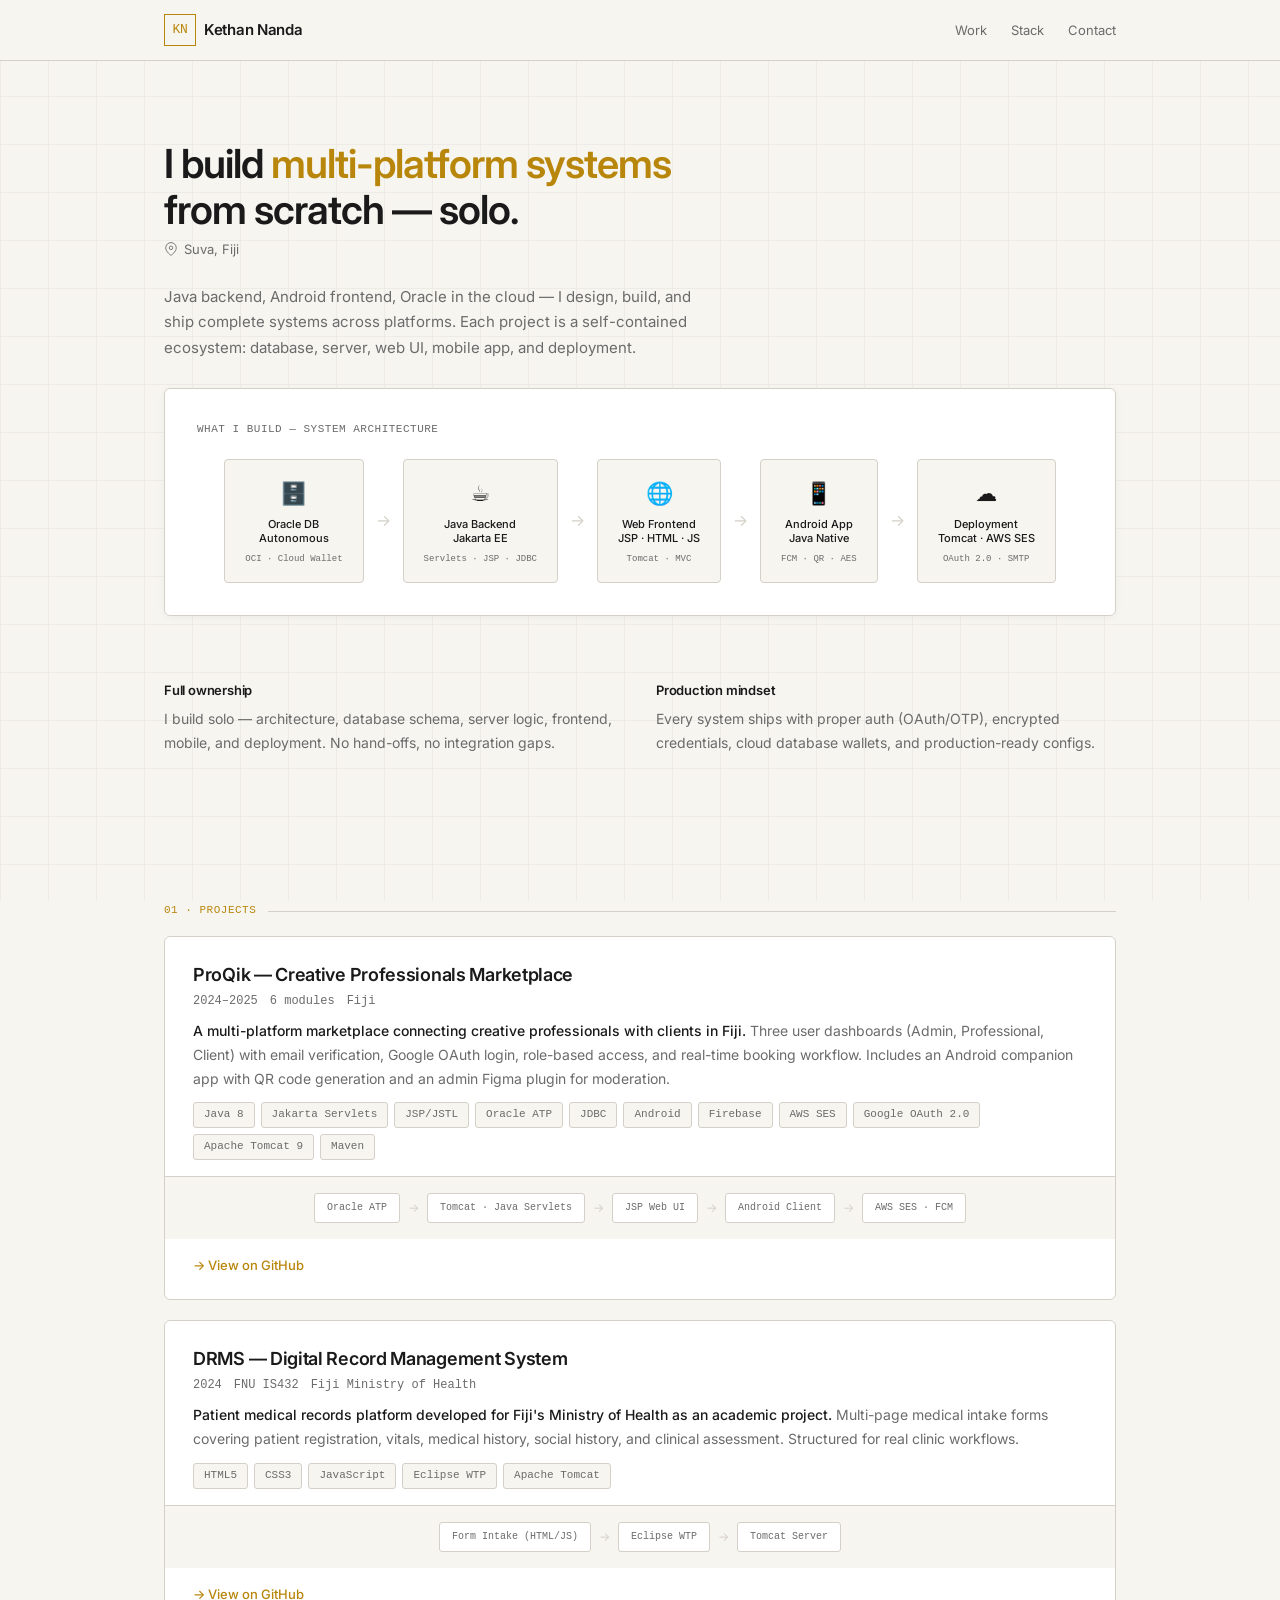
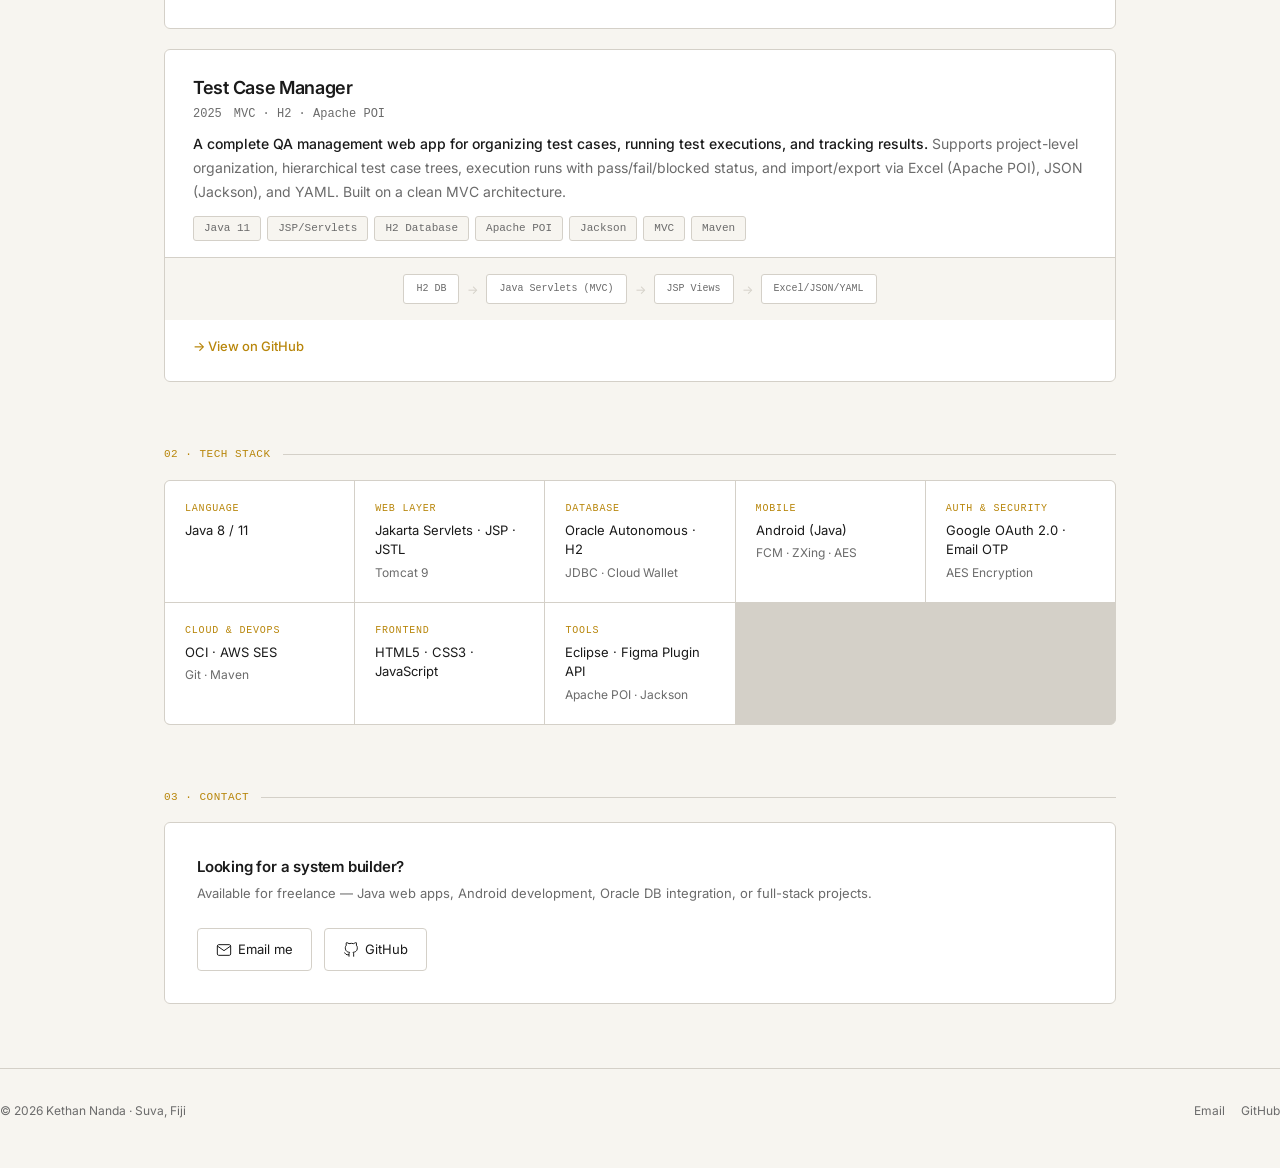
==== commit 21197ad9: "Unique redesign: system diagram layout, engineering aesthetic" ====
--- a/docs/index.html
+++ b/docs/index.html
@@ -3,130 +3,114 @@
 <head>
 <meta charset="UTF-8">
 <meta name="viewport" content="width=device-width, initial-scale=1.0">
-<title>Kethan Nanda — Full-Stack Developer</title>
+<title>Kethan Nanda — System Builder</title>
 <link href="https://fonts.googleapis.com/css2?family=Inter:wght@300;400;500;600;700&family=JetBrains+Mono:wght@400;500&display=swap" rel="stylesheet">
 <style>
-:root{--bg:#08080e;--card:#0f0f18;--border:#1a1a2a;--gold:#c9a84c;--gold-dim:#a88a3a;--gold-glow:rgba(201,169,76,.15);--text:#eaeaf0;--muted:#6b6b85;--accent:#7c6f4a}
+:root{--bg:#f7f5f0;--text:#1a1a1a;--muted:#6b6b6b;--line:#d4d0c8;--accent:#b8860b;--accent-light:#d4a017;--card-bg:#ffffff;--shadow:rgba(0,0,0,.04);--font-sans:'Inter',system-ui,sans-serif;--font-mono:'JetBrains Mono',monospace}
 *{margin:0;padding:0;box-sizing:border-box}
 html{scroll-behavior:smooth}
-body{font-family:'Inter',sans-serif;background:var(--bg);color:var(--text);line-height:1.7;-webkit-font-smoothing:antialiased;overflow-x:hidden}
-
-/* nav */
-nav{position:fixed;top:0;left:0;right:0;z-index:100;background:rgba(8,8,14,.85);backdrop-filter:blur(20px);-webkit-backdrop-filter:blur(20px);border-bottom:1px solid var(--border)}
-.nav-inner{max-width:1100px;margin:0 auto;display:flex;justify-content:space-between;align-items:center;padding:16px 24px}
-.nav-logo{font-weight:600;font-size:16px;letter-spacing:2px;color:var(--gold);text-decoration:none}
-.nav-logo span{color:var(--text)}
-.nav-links{display:flex;gap:28px;list-style:none}
-.nav-links a{color:var(--muted);text-decoration:none;font-size:13px;letter-spacing:.5px;transition:color .3s}
-.nav-links a:hover{color:var(--gold)}
-
-/* container */
-.container{max-width:1100px;margin:0 auto;padding:0 24px}
-
-/* hero */
-.hero{min-height:100vh;display:flex;align-items:center;padding:100px 0 80px;position:relative}
-.hero-grid{display:grid;grid-template-columns:3fr 2fr;gap:60px;align-items:center}
-.hero-badge{display:inline-flex;align-items:center;gap:8px;background:var(--gold-glow);border:1px solid rgba(201,169,76,.2);padding:6px 16px;border-radius:100px;font-size:12px;color:var(--gold);letter-spacing:.5px;margin-bottom:24px}
-.hero-badge svg{width:14px;height:14px}
-.hero h1{font-size:52px;font-weight:600;line-height:1.1;margin-bottom:16px;letter-spacing:-1px}
-.hero h1 .gold{color:var(--gold)}
-.hero h1 .fade{color:var(--muted)}
-.hero p{font-size:17px;color:var(--muted);max-width:520px;margin-bottom:32px;line-height:1.8}
-.hero-actions{display:flex;gap:12px;flex-wrap:wrap}
-.btn-primary{display:inline-flex;align-items:center;gap:8px;padding:14px 28px;background:var(--gold);color:var(--bg);border:none;border-radius:8px;font-size:13px;font-weight:600;letter-spacing:.5px;cursor:pointer;text-decoration:none;transition:all .3s}
-.btn-primary:hover{background:var(--gold-dim);transform:translateY(-2px);box-shadow:0 8px 24px rgba(201,169,76,.25)}
-.btn-secondary{display:inline-flex;align-items:center;gap:8px;padding:14px 28px;background:transparent;color:var(--text);border:1px solid var(--border);border-radius:8px;font-size:13px;font-weight:500;letter-spacing:.5px;cursor:pointer;text-decoration:none;transition:all .3s}
-.btn-secondary:hover{border-color:var(--gold);color:var(--gold);transform:translateY(-2px)}
-
-/* hero visual */
-.hero-visual{position:relative;display:flex;justify-content:center}
-.avatar-ring{width:280px;height:280px;border-radius:50%;position:relative;display:flex;align-items:center;justify-content:center}
-.avatar-ring::before{content:'';position:absolute;inset:0;border-radius:50%;border:1px solid var(--border);animation:spin 20s linear infinite}
-.avatar-ring::after{content:'';position:absolute;inset:-4px;border-radius:50%;border:1px dashed rgba(201,169,76,.2);animation:spin 30s linear infinite reverse}
-@keyframes spin{to{transform:rotate(360deg)}}
-.avatar-inner{width:200px;height:200px;border-radius:50%;background:linear-gradient(135deg,var(--card),var(--border));display:flex;align-items:center;justify-content:center;font-size:72px;font-weight:300;color:var(--gold);border:1px solid var(--border);overflow:hidden}
-.avatar-inner svg{width:80px;height:80px;fill:none;stroke:var(--gold);stroke-width:1}
-.floating-badge{position:absolute;background:var(--card);border:1px solid var(--border);border-radius:12px;padding:12px 16px;display:flex;align-items:center;gap:10px;font-size:12px;animation:float 6s ease-in-out infinite}
-.floating-badge svg{width:18px;height:18px;flex-shrink:0}
-.floating-badge span{color:var(--muted)}
-.floating-badge strong{color:var(--text);font-weight:500}
-.badge-1{top:10px;right:-20px;animation-delay:0s}
-.badge-2{bottom:30px;left:-30px;animation-delay:3s}
-@keyframes float{0%,100%{transform:translateY(0)}50%{transform:translateY(-8px)}}
-
-/* stats */
-.stats{display:grid;grid-template-columns:repeat(3,1fr);gap:1px;background:var(--border);border-radius:12px;overflow:hidden;margin-bottom:80px}
-.stat{background:var(--card);padding:32px 24px;text-align:center}
-.stat-num{font-size:36px;font-weight:600;color:var(--gold);margin-bottom:4px}
-.stat-label{font-size:13px;color:var(--muted);letter-spacing:.5px}
-
-/* section */
-.section{padding:80px 0}
-.section-header{text-align:center;margin-bottom:48px}
-.section-tag{display:inline-block;font-size:11px;letter-spacing:3px;text-transform:uppercase;color:var(--gold);margin-bottom:12px}
-.section-title{font-size:32px;font-weight:600;margin-bottom:12px;letter-spacing:-.5px}
-.section-title span{color:var(--gold)}
-.section-desc{font-size:15px;color:var(--muted);max-width:540px;margin:0 auto}
-
-/* project cards */
-.projects-grid{display:grid;grid-template-columns:1fr;gap:20px}
-.project-card{background:var(--card);border:1px solid var(--border);border-radius:16px;padding:32px;transition:all .4s;position:relative;overflow:hidden}
-.project-card::before{content:'';position:absolute;top:0;left:0;right:0;height:2px;background:linear-gradient(90deg,transparent,var(--gold),transparent);opacity:0;transition:opacity .4s}
-.project-card:hover::before{opacity:1}
-.project-card:hover{border-color:rgba(201,169,76,.3);transform:translateY(-4px);box-shadow:0 20px 60px rgba(0,0,0,.3)}
-.project-card-header{display:flex;align-items:flex-start;justify-content:space-between;margin-bottom:16px;gap:16px}
-.project-card-icon{width:48px;height:48px;border-radius:12px;background:var(--gold-glow);border:1px solid rgba(201,169,76,.15);display:flex;align-items:center;justify-content:center;flex-shrink:0}
-.project-card-icon svg{width:24px;height:24px;stroke:var(--gold);fill:none;stroke-width:1.5}
-.project-card h3{font-size:18px;font-weight:600;margin-bottom:4px}
-.project-card .sub{font-size:13px;color:var(--muted)}
-.project-card p{font-size:14px;color:var(--muted);margin-bottom:16px;line-height:1.7}
-.project-tags{display:flex;gap:6px;flex-wrap:wrap;margin-bottom:16px}
-.project-tags span{padding:4px 12px;background:var(--gold-glow);border:1px solid rgba(201,169,76,.1);border-radius:6px;font-size:11px;color:var(--gold);letter-spacing:.3px}
-.project-card .link{display:inline-flex;align-items:center;gap:6px;color:var(--gold);text-decoration:none;font-size:13px;font-weight:500;transition:gap .3s}
-.project-card .link:hover{gap:10px}
-.project-card .link svg{width:14px;height:14px;stroke:currentColor;fill:none;stroke-width:2}
-
-/* skills */
-.skills-grid{display:grid;grid-template-columns:repeat(auto-fill,minmax(240px,1fr));gap:16px}
-.skill-card{background:var(--card);border:1px solid var(--border);border-radius:12px;padding:24px;transition:all .3s}
-.skill-card:hover{border-color:rgba(201,169,76,.2);transform:translateY(-2px)}
-.skill-card-header{display:flex;align-items:center;gap:12px;margin-bottom:12px}
-.skill-card-header svg{width:20px;height:20px;stroke:var(--gold);fill:none;stroke-width:1.5;flex-shrink:0}
-.skill-card h4{font-size:14px;font-weight:500;color:var(--text)}
-.skill-card p{font-size:13px;color:var(--muted);line-height:1.6}
-.skill-row{display:flex;flex-wrap:wrap;gap:6px;margin-top:8px}
-
-/* contact */
-.contact-section{background:var(--card);border:1px solid var(--border);border-radius:16px;padding:48px;text-align:center}
-.contact-section h3{font-size:24px;font-weight:600;margin-bottom:8px}
-.contact-section p{color:var(--muted);font-size:14px;margin-bottom:24px}
-.contact-grid{display:flex;gap:16px;justify-content:center;flex-wrap:wrap}
-.contact-btn{display:inline-flex;align-items:center;gap:8px;padding:14px 24px;background:transparent;border:1px solid var(--border);border-radius:8px;color:var(--text);text-decoration:none;font-size:13px;transition:all .3s}
-.contact-btn:hover{border-color:var(--gold);color:var(--gold);transform:translateY(-2px)}
-.contact-btn svg{width:18px;height:18px;stroke:currentColor;fill:none;stroke-width:1.5}
-
-/* footer */
-footer{padding:40px 0;text-align:center;border-top:1px solid var(--border);margin-top:80px}
-footer p{font-size:13px;color:var(--muted)}
-footer .social-links{display:flex;gap:16px;justify-content:center;margin-bottom:16px}
-footer .social-links a{display:flex;width:40px;height:40px;border-radius:50%;border:1px solid var(--border);align-items:center;justify-content:center;color:var(--muted);transition:all .3s;text-decoration:none}
-footer .social-links a:hover{border-color:var(--gold);color:var(--gold);transform:translateY(-2px)}
-footer .social-links svg{width:18px;height:18px;stroke:currentColor;fill:none;stroke-width:1.5}
-
-/* responsive */
-@media(max-width:768px){
-  .hero-grid{grid-template-columns:1fr;gap:40px;text-align:center}
-  .hero h1{font-size:36px}
-  .hero p{margin-left:auto;margin-right:auto}
-  .hero-actions{justify-content:center}
-  .hero-visual{order:-1}
-  .avatar-ring{width:200px;height:200px}
-  .avatar-inner{width:150px;height:150px;font-size:48px}
-  .floating-badge{display:none}
-  .stats{grid-template-columns:1fr}
+body{font-family:var(--font-sans);background:var(--bg);color:var(--text);line-height:1.6}
+
+/* ───────────────── grid background ───────────────── */
+body::before{content:'';position:fixed;inset:0;background-image:
+  linear-gradient(var(--line) 1px,transparent 1px),
+  linear-gradient(90deg,var(--line) 1px,transparent 1px);
+background-size:48px 48px;opacity:.25;pointer-events:none;z-index:0}
+.container,.nav-inner{position:relative;z-index:1}
+
+/* ───────────────── nav ───────────────── */
+nav{border-bottom:1px solid var(--line);background:rgba(247,245,240,.92);backdrop-filter:blur(8px);position:sticky;top:0;z-index:10}
+.nav-inner{max-width:1000px;margin:0 auto;display:flex;justify-content:space-between;align-items:center;padding:14px 24px}
+.nav-logo{display:flex;align-items:center;gap:8px;text-decoration:none;color:var(--text);font-weight:600;font-size:15px;letter-spacing:-.3px}
+.nav-logo .box{display:inline-flex;align-items:center;justify-content:center;width:32px;height:32px;border:1.5px solid var(--accent);color:var(--accent);font-size:13px;font-weight:500;font-family:var(--font-mono)}
+.nav-links{display:flex;gap:24px;list-style:none}
+.nav-links a{color:var(--muted);text-decoration:none;font-size:13px;transition:color .2s}
+.nav-links a:hover{color:var(--text)}
+
+/* ───────────────── container ───────────────── */
+.container{max-width:1000px;margin:0 auto;padding:0 24px}
+
+/* ───────────────── section labels ───────────────── */
+.section-label{display:flex;align-items:center;gap:12px;margin-bottom:16px;font-family:var(--font-mono);font-size:11px;color:var(--accent);letter-spacing:.5px;text-transform:uppercase}
+.section-label::after{content:'';flex:1;height:1px;background:var(--line)}
+
+/* ───────────────── hero ───────────────── */
+.hero{padding:80px 0 56px}
+.hero h1{font-size:40px;font-weight:600;letter-spacing:-1px;line-height:1.15;margin-bottom:6px}
+.hero h1 .accent{color:var(--accent)}
+.hero .sub{font-size:15px;color:var(--muted);margin-bottom:4px;font-family:var(--font-mono)}
+.hero .loc{display:flex;align-items:center;gap:6px;font-size:13px;color:var(--muted);margin-bottom:24px}
+.hero .loc svg{width:14px;height:14px;fill:none;stroke:var(--muted);stroke-width:1.5}
+.hero p{font-size:15px;color:var(--muted);max-width:560px;line-height:1.7;margin-bottom:28px}
+
+/* ───────────────── system diagram ───────────────── */
+.diagram-wrap{background:var(--card-bg);border:1px solid var(--line);border-radius:6px;padding:32px;margin-bottom:64px;box-shadow:0 2px 8px var(--shadow)}
+.diagram-wrap .diagram-title{font-family:var(--font-mono);font-size:11px;color:var(--muted);text-transform:uppercase;letter-spacing:.5px;margin-bottom:20px;display:flex;align-items:center;gap:8px}
+.diagram{display:flex;align-items:center;justify-content:center;gap:12px;flex-wrap:wrap}
+.diagram .node{display:flex;flex-direction:column;align-items:center;gap:6px;padding:16px 20px;border:1px solid var(--line);border-radius:4px;background:var(--bg);min-width:90px;transition:border-color .2s}
+.diagram .node:hover{border-color:var(--accent)}
+.diagram .node .icon{font-size:22px}
+.diagram .node .name{font-size:11px;font-weight:500;color:var(--text);text-align:center;line-height:1.3}
+.diagram .node .tech{font-size:9px;color:var(--muted);text-align:center;font-family:var(--font-mono)}
+.diagram .arrow{font-size:16px;color:var(--line);flex-shrink:0}
+
+/* ───────────────── approach / blurb ───────────────── */
+.blurb{display:grid;grid-template-columns:1fr 1fr;gap:32px;margin-bottom:64px}
+.blurb-item h3{font-size:13px;font-weight:600;margin-bottom:6px;letter-spacing:-.2px}
+.blurb-item p{font-size:14px;color:var(--muted);line-height:1.7}
+
+/* ───────────────── projects ───────────────── */
+.projects{margin-bottom:64px}
+.project{border:1px solid var(--line);border-radius:6px;background:var(--card-bg);margin-bottom:20px;overflow:hidden;transition:box-shadow .2s}
+.project:hover{box-shadow:0 4px 16px var(--shadow)}
+.project-header{display:flex;align-items:flex-start;justify-content:space-between;padding:24px 28px 0;gap:16px}
+.project-header h2{font-size:18px;font-weight:600;letter-spacing:-.3px;margin-bottom:2px}
+.project-header .meta{display:flex;gap:12px;align-items:center;flex-wrap:wrap}
+.project-header .meta span{font-size:12px;color:var(--muted);font-family:var(--font-mono)}
+.project-desc{padding:8px 28px 0;font-size:14px;color:var(--muted);line-height:1.7}
+.project-desc strong{color:var(--text);font-weight:500}
+.project-stack{padding:12px 28px 0;display:flex;flex-wrap:wrap;gap:6px}
+.project-stack span{padding:3px 10px;background:var(--bg);border:1px solid var(--line);border-radius:3px;font-size:11px;font-family:var(--font-mono);color:var(--muted)}
+.project-diagram{display:flex;align-items:center;justify-content:center;gap:8px;flex-wrap:wrap;padding:16px 28px;background:var(--bg);border-top:1px solid var(--line);margin-top:16px}
+.project-diagram .pnode{padding:6px 12px;border:1px solid var(--line);border-radius:3px;background:var(--card-bg);font-size:10px;font-family:var(--font-mono);color:var(--muted)}
+.project-diagram .parrow{font-size:12px;color:var(--line)}
+.project-footer{padding:16px 28px 24px;display:flex;gap:16px;flex-wrap:wrap}
+.project-footer a{display:inline-flex;align-items:center;gap:6px;font-size:13px;color:var(--accent);text-decoration:none;font-weight:500;transition:gap .2s}
+.project-footer a:hover{gap:10px}
+
+/* ───────────────── stack ───────────────── */
+.stack-grid{display:grid;grid-template-columns:repeat(auto-fill,minmax(180px,1fr));gap:1px;background:var(--line);border:1px solid var(--line);border-radius:6px;overflow:hidden;margin-bottom:64px}
+.stack-item{background:var(--card-bg);padding:20px;display:flex;flex-direction:column;gap:4px}
+.stack-item .cat{font-size:10px;text-transform:uppercase;letter-spacing:.8px;color:var(--accent);font-family:var(--font-mono)}
+.stack-item .val{font-size:13px;color:var(--text);line-height:1.5}
+.stack-item .val.muted{color:var(--muted);font-size:12px}
+
+/* ───────────────── contact ───────────────── */
+.contact-box{border:1px solid var(--line);border-radius:6px;background:var(--card-bg);padding:32px;margin-bottom:64px;display:flex;justify-content:space-between;align-items:center;gap:24px;flex-wrap:wrap}
+.contact-box h3{font-size:15px;font-weight:600;letter-spacing:-.2px;margin-bottom:4px}
+.contact-box p{font-size:13px;color:var(--muted)}
+.contact-box .btns{display:flex;gap:12px;flex-wrap:wrap}
+.contact-box .btns a{display:inline-flex;align-items:center;gap:6px;padding:10px 18px;border:1px solid var(--line);border-radius:4px;text-decoration:none;font-size:13px;color:var(--text);transition:all .2s}
+.contact-box .btns a:hover{border-color:var(--accent);color:var(--accent)}
+
+/* ───────────────── footer ───────────────── */
+footer{padding:32px 0 48px;border-top:1px solid var(--line);display:flex;justify-content:space-between;align-items:center;flex-wrap:wrap;gap:12px}
+footer p{font-size:12px;color:var(--muted)}
+footer .links{display:flex;gap:16px}
+footer .links a{color:var(--muted);text-decoration:none;font-size:12px;transition:color .2s}
+footer .links a:hover{color:var(--text)}
+
+/* ───────────────── responsive ───────────────── */
+@media(max-width:640px){
+  .hero h1{font-size:28px}
+  .diagram{flex-direction:column}
+  .diagram .arrow{transform:rotate(90deg)}
+  .blurb{grid-template-columns:1fr}
+  .project-header{flex-direction:column}
+  .project-diagram{flex-direction:column}
+  .project-diagram .parrow{transform:rotate(90deg)}
+  .contact-box{flex-direction:column;text-align:center}
   .nav-links{display:none}
-  .section-title{font-size:26px}
-  .project-card{padding:24px}
 }
 </style>
 </head>
@@ -134,242 +118,228 @@
 
 <nav>
   <div class="nav-inner">
-    <a href="#" class="nav-logo">K<span>N</span></a>
+    <a href="#" class="nav-logo"><span class="box">KN</span> Kethan Nanda</a>
     <ul class="nav-links">
-      <li><a href="#projects">Projects</a></li>
-      <li><a href="#skills">Skills</a></li>
+      <li><a href="#work">Work</a></li>
+      <li><a href="#stack">Stack</a></li>
       <li><a href="#contact">Contact</a></li>
-      <li><a href="https://github.com/kethannebula-prog" target="_blank">GitHub</a></li>
     </ul>
   </div>
 </nav>
 
 <div class="container">
 
-<!-- Hero -->
-<section class="hero" id="home">
-  <div class="hero-grid">
+<!-- ─── HERO ─── -->
+<section class="hero">
+  <h1>I build <span class="accent">multi-platform systems</span><br>from scratch — solo.</h1>
+  <div class="loc">
+    <svg viewBox="0 0 24 24"><path d="M21 10c0 7-9 13-9 13s-9-6-9-13a9 9 0 0 1 18 0z"/><circle cx="12" cy="10" r="3"/></svg>
+    Suva, Fiji
+  </div>
+  <p>
+    Java backend, Android frontend, Oracle in the cloud — I design, build, and ship complete
+    systems across platforms. Each project is a self-contained ecosystem: database,
+    server, web UI, mobile app, and deployment.
+  </p>
+
+  <!-- system diagram -->
+  <div class="diagram-wrap">
+    <div class="diagram-title">What I build — system architecture</div>
+    <div class="diagram">
+      <div class="node"><span class="icon">🗄️</span><span class="name">Oracle DB<br>Autonomous</span><span class="tech">OCI · Cloud Wallet</span></div>
+      <div class="arrow">→</div>
+      <div class="node"><span class="icon">☕</span><span class="name">Java Backend<br>Jakarta EE</span><span class="tech">Servlets · JSP · JDBC</span></div>
+      <div class="arrow">→</div>
+      <div class="node"><span class="icon">🌐</span><span class="name">Web Frontend<br>JSP · HTML · JS</span><span class="tech">Tomcat · MVC</span></div>
+      <div class="arrow">→</div>
+      <div class="node"><span class="icon">📱</span><span class="name">Android App<br>Java Native</span><span class="tech">FCM · QR · AES</span></div>
+      <div class="arrow">→</div>
+      <div class="node"><span class="icon">☁️</span><span class="name">Deployment<br>Tomcat · AWS SES</span><span class="tech">OAuth 2.0 · SMTP</span></div>
+    </div>
+  </div>
+
+  <!-- approach -->
+  <div class="blurb">
+    <div class="blurb-item">
+      <h3>Full ownership</h3>
+      <p>I build solo — architecture, database schema, server logic, frontend, mobile, and deployment. No hand-offs, no integration gaps.</p>
+    </div>
+    <div class="blurb-item">
+      <h3>Production mindset</h3>
+      <p>Every system ships with proper auth (OAuth/OTP), encrypted credentials, cloud database wallets, and production-ready configs.</p>
+    </div>
+  </div>
+</section>
+
+<!-- ─── WORK ─── -->
+<section class="projects" id="work">
+  <div class="section-label">01 · Projects</div>
+
+  <!-- ProQik -->
+  <div class="project">
+    <div class="project-header">
+      <div>
+        <h2>ProQik — Creative Professionals Marketplace</h2>
+        <div class="meta"><span>2024–2025</span><span>6 modules</span><span>Fiji</span></div>
+      </div>
+    </div>
+    <div class="project-desc">
+      <strong>A multi-platform marketplace connecting creative professionals with clients in Fiji.</strong>
+      Three user dashboards (Admin, Professional, Client) with email verification, Google OAuth login, role-based access, and real-time booking workflow. Includes an Android companion app with QR code generation and an admin Figma plugin for moderation.
+    </div>
+    <div class="project-stack">
+      <span>Java 8</span><span>Jakarta Servlets</span><span>JSP/JSTL</span><span>Oracle ATP</span>
+      <span>JDBC</span><span>Android</span><span>Firebase</span><span>AWS SES</span>
+      <span>Google OAuth 2.0</span><span>Apache Tomcat 9</span><span>Maven</span>
+    </div>
+    <div class="project-diagram">
+      <span class="pnode">Oracle ATP</span>
+      <span class="parrow">→</span>
+      <span class="pnode">Tomcat · Java Servlets</span>
+      <span class="parrow">→</span>
+      <span class="pnode">JSP Web UI</span>
+      <span class="parrow">→</span>
+      <span class="pnode">Android Client</span>
+      <span class="parrow">→</span>
+      <span class="pnode">AWS SES · FCM</span>
+    </div>
+    <div class="project-footer">
+      <a href="https://github.com/kethannebula-prog/proqik" target="_blank">→ View on GitHub</a>
+    </div>
+  </div>
+
+  <!-- DRMS -->
+  <div class="project">
+    <div class="project-header">
+      <div>
+        <h2>DRMS — Digital Record Management System</h2>
+        <div class="meta"><span>2024</span><span>FNU IS432</span><span>Fiji Ministry of Health</span></div>
+      </div>
+    </div>
+    <div class="project-desc">
+      <strong>Patient medical records platform developed for Fiji's Ministry of Health as an academic project.</strong>
+      Multi-page medical intake forms covering patient registration, vitals, medical history, social history, and clinical assessment. Structured for real clinic workflows.
+    </div>
+    <div class="project-stack">
+      <span>HTML5</span><span>CSS3</span><span>JavaScript</span><span>Eclipse WTP</span><span>Apache Tomcat</span>
+    </div>
+    <div class="project-diagram">
+      <span class="pnode">Form Intake (HTML/JS)</span>
+      <span class="parrow">→</span>
+      <span class="pnode">Eclipse WTP</span>
+      <span class="parrow">→</span>
+      <span class="pnode">Tomcat Server</span>
+    </div>
+    <div class="project-footer">
+      <a href="https://github.com/kethannebula-prog/DRMS" target="_blank">→ View on GitHub</a>
+    </div>
+  </div>
+
+  <!-- Test Case Manager -->
+  <div class="project">
+    <div class="project-header">
+      <div>
+        <h2>Test Case Manager</h2>
+        <div class="meta"><span>2025</span><span>MVC · H2 · Apache POI</span></div>
+      </div>
+    </div>
+    <div class="project-desc">
+      <strong>A complete QA management web app for organizing test cases, running test executions, and tracking results.</strong>
+      Supports project-level organization, hierarchical test case trees, execution runs with pass/fail/blocked status, and import/export via Excel (Apache POI), JSON (Jackson), and YAML. Built on a clean MVC architecture.
+    </div>
+    <div class="project-stack">
+      <span>Java 11</span><span>JSP/Servlets</span><span>H2 Database</span><span>Apache POI</span>
+      <span>Jackson</span><span>MVC</span><span>Maven</span>
+    </div>
+    <div class="project-diagram">
+      <span class="pnode">H2 DB</span>
+      <span class="parrow">→</span>
+      <span class="pnode">Java Servlets (MVC)</span>
+      <span class="parrow">→</span>
+      <span class="pnode">JSP Views</span>
+      <span class="parrow">→</span>
+      <span class="pnode">Excel/JSON/YAML</span>
+    </div>
+    <div class="project-footer">
+      <a href="https://github.com/kethannebula-prog/testcase-manager" target="_blank">→ View on GitHub</a>
+    </div>
+  </div>
+</section>
+
+<!-- ─── STACK ─── -->
+<section id="stack">
+  <div class="section-label">02 · Tech Stack</div>
+  <div class="stack-grid">
+    <div class="stack-item">
+      <span class="cat">Language</span>
+      <span class="val">Java 8 / 11</span>
+    </div>
+    <div class="stack-item">
+      <span class="cat">Web Layer</span>
+      <span class="val">Jakarta Servlets · JSP · JSTL</span>
+      <span class="val muted">Tomcat 9</span>
+    </div>
+    <div class="stack-item">
+      <span class="cat">Database</span>
+      <span class="val">Oracle Autonomous · H2</span>
+      <span class="val muted">JDBC · Cloud Wallet</span>
+    </div>
+    <div class="stack-item">
+      <span class="cat">Mobile</span>
+      <span class="val">Android (Java)</span>
+      <span class="val muted">FCM · ZXing · AES</span>
+    </div>
+    <div class="stack-item">
+      <span class="cat">Auth & Security</span>
+      <span class="val">Google OAuth 2.0 · Email OTP</span>
+      <span class="val muted">AES Encryption</span>
+    </div>
+    <div class="stack-item">
+      <span class="cat">Cloud & DevOps</span>
+      <span class="val">OCI · AWS SES</span>
+      <span class="val muted">Git · Maven</span>
+    </div>
+    <div class="stack-item">
+      <span class="cat">Frontend</span>
+      <span class="val">HTML5 · CSS3 · JavaScript</span>
+    </div>
+    <div class="stack-item">
+      <span class="cat">Tools</span>
+      <span class="val">Eclipse · Figma Plugin API</span>
+      <span class="val muted">Apache POI · Jackson</span>
+    </div>
+  </div>
+</section>
+
+<!-- ─── CONTACT ─── -->
+<section id="contact">
+  <div class="section-label">03 · Contact</div>
+  <div class="contact-box">
     <div>
-      <div class="hero-badge">
-        <svg viewBox="0 0 24 24"><circle cx="12" cy="12" r="10"/><path d="M12 6v6l4 2"/></svg>
-        Available for freelance
-      </div>
-      <h1>Building systems that<br><span class="gold">solve real problems</span><br><span class="fade">with clean code</span></h1>
-      <p>Full-stack developer specializing in Java, Android, and cloud databases. I design and build complete multi-platform systems from concept to deployment.</p>
-      <div class="hero-actions">
-        <a href="#projects" class="btn-primary">
-          <svg viewBox="0 0 24 24" width="16" height="16" style="stroke:currentColor;fill:none;stroke-width:2"><path d="M12 5v14M5 12h14"/></svg>
-          View My Work
-        </a>
-        <a href="#contact" class="btn-secondary">
-          <svg viewBox="0 0 24 24" width="16" height="16" style="stroke:currentColor;fill:none;stroke-width:2"><path d="M22 12h-4l-3 9L9 3l-3 9H2"/></svg>
-          Get in Touch
-        </a>
-      </div>
-    </div>
-    <div class="hero-visual">
-      <div class="avatar-ring">
-        <div class="avatar-inner">
-          <svg viewBox="0 0 24 24"><circle cx="12" cy="8" r="4"/><path d="M4 21c0-4 3.6-7 8-7s8 3 8 7"/></svg>
-        </div>
-        <div class="floating-badge badge-1">
-          <svg viewBox="0 0 24 24"><rect x="3" y="3" width="18" height="18" rx="2"/><path d="M9 12l2 2 4-4"/></svg>
-          <div><span>Experience</span><br><strong>3+ Projects Shipped</strong></div>
-        </div>
-        <div class="floating-badge badge-2">
-          <svg viewBox="0 0 24 24"><polygon points="12 2 15.09 8.26 22 9.27 17 14.14 18.18 21.02 12 17.77 5.82 21.02 7 14.14 2 9.27 8.91 8.26 12 2"/></svg>
-          <div><span>Tech Stack</span><br><strong>Java · Android · Oracle</strong></div>
-        </div>
-      </div>
+      <h3>Looking for a system builder?</h3>
+      <p>Available for freelance — Java web apps, Android development, Oracle DB integration, or full-stack projects.</p>
+    </div>
+    <div class="btns">
+      <a href="mailto:kethannebula@gmail.com">
+        <svg width="16" height="16" viewBox="0 0 24 24" style="stroke:currentColor;fill:none;stroke-width:1.5"><path d="M4 4h16c1.1 0 2 .9 2 2v12c0 1.1-.9 2-2 2H4c-1.1 0-2-.9-2-2V6c0-1.1.9-2 2-2z"/><polyline points="22,6 12,13 2,6"/></svg>
+        Email me
+      </a>
+      <a href="https://github.com/kethannebula-prog" target="_blank">
+        <svg width="16" height="16" viewBox="0 0 24 24" style="stroke:currentColor;fill:none;stroke-width:1.5"><path d="M9 19c-5 1.5-5-2.5-7-3m14 6v-3.87a3.37 3.37 0 0 0-.94-2.61c3.14-.35 6.44-1.54 6.44-7A5.44 5.44 0 0 0 20 4.77 5.07 5.07 0 0 0 19.91 1S18.73.65 16 2.48a13.38 13.38 0 0 0-7 0C6.27.65 5.09 1 5.09 1A5.07 5.07 0 0 0 5 4.77a5.44 5.44 0 0 0-1.5 3.78c0 5.42 3.3 6.61 6.44 7A3.37 3.37 0 0 0 9 18.13V22"/></svg>
+        GitHub
+      </a>
     </div>
   </div>
 </section>
 
-<!-- Stats -->
-<div class="stats">
-  <div class="stat">
-    <div class="stat-num">3</div>
-    <div class="stat-label">Projects Delivered</div>
-  </div>
-  <div class="stat">
-    <div class="stat-num">3</div>
-    <div class="stat-label">Tech Stacks</div>
-  </div>
-  <div class="stat">
-    <div class="stat-num">100%</div>
-    <div class="stat-label">Solo-built Systems</div>
-  </div>
 </div>
 
-<!-- Projects -->
-<section class="section" id="projects">
-  <div class="section-header">
-    <div class="section-tag">Portfolio</div>
-    <h2 class="section-title">Featured <span>Projects</span></h2>
-    <p class="section-desc">Complete, production-ready systems built end-to-end. Each project includes architecture design, development, and deployment.</p>
-  </div>
-  <div class="projects-grid">
-
-    <!-- ProQik -->
-    <div class="project-card">
-      <div class="project-card-header">
-        <div>
-          <h3>ProQik — Creative Professionals Marketplace</h3>
-          <div class="sub">Fiji's premier platform connecting clients with creative talent</div>
-        </div>
-        <div class="project-card-icon">
-          <svg viewBox="0 0 24 24"><rect x="3" y="3" width="18" height="18" rx="2"/><circle cx="8.5" cy="8.5" r="1.5"/><path d="M21 15l-5-5L5 21"/></svg>
-        </div>
-      </div>
-      <p>A full-stack multi-platform marketplace with role-based dashboards, email verification, Google OAuth, and real-time booking management. Complete with an Android companion app and design prototyping plugin.</p>
-      <div class="project-tags">
-        <span>Java 8</span><span>Jakarta Servlets</span><span>JSP/JSTL</span><span>Oracle Autonomous DB</span>
-        <span>Android</span><span>AWS SES</span><span>Google OAuth 2.0</span><span>Figma Plugin</span>
-        <span>Apache Tomcat</span><span>Maven</span>
-      </div>
-      <a href="https://github.com/kethannebula-prog/proqik" target="_blank" class="link">
-        View on GitHub
-        <svg viewBox="0 0 24 24"><path d="M5 12h14M12 5l7 7-7 7"/></svg>
-      </a>
-    </div>
-
-    <!-- DRMS -->
-    <div class="project-card">
-      <div class="project-card-header">
-        <div>
-          <h3>DRMS — Digital Record Management System</h3>
-          <div class="sub">Patient medical records for Fiji Ministry of Health</div>
-        </div>
-        <div class="project-card-icon">
-          <svg viewBox="0 0 24 24"><path d="M14 2H6a2 2 0 0 0-2 2v16a2 2 0 0 0 2 2h12a2 2 0 0 0 2-2V8z"/><polyline points="14 2 14 8 20 8"/><line x1="16" y1="13" x2="8" y2="13"/><line x1="16" y1="17" x2="8" y2="17"/></svg>
-        </div>
-      </div>
-      <p>A web-based patient record system developed as an academic project (FNU IS432). Features multi-page medical intake forms for patient registration, vitals, medical history, and clinical assessments.</p>
-      <div class="project-tags">
-        <span>HTML5</span><span>CSS3</span><span>JavaScript</span><span>Eclipse WTP</span><span>Apache Tomcat</span>
-      </div>
-      <a href="https://github.com/kethannebula-prog/DRMS" target="_blank" class="link">
-        View on GitHub
-        <svg viewBox="0 0 24 24"><path d="M5 12h14M12 5l7 7-7 7"/></svg>
-      </a>
-    </div>
-
-    <!-- Test Case Manager -->
-    <div class="project-card">
-      <div class="project-card-header">
-        <div>
-          <h3>Test Case Manager</h3>
-          <div class="sub">Full-featured QA test management web application</div>
-        </div>
-        <div class="project-card-icon">
-          <svg viewBox="0 0 24 24"><polyline points="9 11 12 14 22 4"/><path d="M21 12v7a2 2 0 0 1-2 2H5a2 2 0 0 1-2-2V5a2 2 0 0 1 2-2h11"/></svg>
-        </div>
-      </div>
-      <p>A complete test case management system supporting project organization, test case creation, test execution runs, and Excel/JSON/YAML import. Built with MVC architecture and H2 database.</p>
-      <div class="project-tags">
-        <span>Java 11</span><span>JSP/Servlets</span><span>H2 Database</span><span>Apache POI</span>
-        <span>Jackson</span><span>MVC Architecture</span><span>Maven</span>
-      </div>
-      <a href="https://github.com/kethannebula-prog/testcase-manager" target="_blank" class="link">
-        View on GitHub
-        <svg viewBox="0 0 24 24"><path d="M5 12h14M12 5l7 7-7 7"/></svg>
-      </a>
-    </div>
-
-  </div>
-</section>
-
-<!-- Skills -->
-<section class="section" id="skills">
-  <div class="section-header">
-    <div class="section-tag">Expertise</div>
-    <h2 class="section-title">Tech <span>Stack</span></h2>
-    <p class="section-desc">Technologies I work with across the full stack — from database design to mobile development.</p>
-  </div>
-  <div class="skills-grid">
-
-    <div class="skill-card">
-      <div class="skill-card-header">
-        <svg viewBox="0 0 24 24"><rect x="2" y="3" width="20" height="14" rx="2"/><line x1="8" y1="21" x2="16" y2="21"/><line x1="12" y1="17" x2="12" y2="21"/></svg>
-        <h4>Backend</h4>
-      </div>
-      <p>Java 8/11, Jakarta Servlets, JSP, JSTL, REST APIs, MVC Architecture</p>
-    </div>
-
-    <div class="skill-card">
-      <div class="skill-card-header">
-        <svg viewBox="0 0 24 24"><ellipse cx="12" cy="5" rx="9" ry="3"/><path d="M21 12c0 1.66-4 3-9 3s-9-1.34-9-3"/><path d="M3 5v14c0 1.66 4 3 9 3s9-1.34 9-3V5"/></svg>
-        <h4>Database</h4>
-      </div>
-      <p>Oracle Autonomous DB, JDBC, H2, SQL, Cloud Wallet Configuration</p>
-    </div>
-
-    <div class="skill-card">
-      <div class="skill-card-header">
-        <svg viewBox="0 0 24 24"><rect x="4" y="4" width="16" height="16" rx="2"/><line x1="8" y1="9" x2="16" y2="9"/><line x1="8" y1="13" x2="14" y2="13"/></svg>
-        <h4>Android</h4>
-      </div>
-      <p>Java Android, Firebase Cloud Messaging, ZXing QR, AES Encryption</p>
-    </div>
-
-    <div class="skill-card">
-      <div class="skill-card-header">
-        <svg viewBox="0 0 24 24"><path d="M12 22s8-4 8-10V5l-8-3-8 3v7c0 6 8 10 8 10z"/></svg>
-        <h4>DevOps & Cloud</h4>
-      </div>
-      <p>Apache Maven, Tomcat 9, AWS SES, Oracle Cloud, Git, Eclipse</p>
-    </div>
-
-    <div class="skill-card">
-      <div class="skill-card-header">
-        <svg viewBox="0 0 24 24"><polygon points="12 2 15.09 8.26 22 9.27 17 14.14 18.18 21.02 12 17.77 5.82 21.02 7 14.14 2 9.27 8.91 8.26 12 2"/></svg>
-        <h4>Authentication & Security</h4>
-      </div>
-      <p>Google OAuth 2.0, Email OTP (SMTP), AES Encryption, Session Management</p>
-    </div>
-
-    <div class="skill-card">
-      <div class="skill-card-header">
-        <svg viewBox="0 0 24 24"><polyline points="16 18 22 12 16 6"/><polyline points="8 6 2 12 8 18"/></svg>
-        <h4>Frontend & Tooling</h4>
-      </div>
-      <p>HTML5, CSS3, JavaScript, Figma Plugin API, Gradle, Responsive Design</p>
-    </div>
-
-  </div>
-</section>
-
-<!-- Contact -->
-<section class="section" id="contact">
-  <div class="contact-section">
-    <svg width="40" height="40" viewBox="0 0 24 24" style="stroke:var(--gold);fill:none;stroke-width:1.5;margin-bottom:16px"><path d="M22 12h-4l-3 9L9 3l-3 9H2"/></svg>
-    <h3>Available for freelance work</h3>
-    <p>I'm currently open to projects involving Java web development, Android apps, Oracle database integration, or full-stack builds. Let's discuss your project.</p>
-    <div class="contact-grid">
-      <a href="mailto:kethannebula@gmail.com" class="contact-btn">
-        <svg viewBox="0 0 24 24"><path d="M4 4h16c1.1 0 2 .9 2 2v12c0 1.1-.9 2-2 2H4c-1.1 0-2-.9-2-2V6c0-1.1.9-2 2-2z"/><polyline points="22,6 12,13 2,6"/></svg>
-        kethannebula@gmail.com
-      </a>
-      <a href="https://github.com/kethannebula-prog" target="_blank" class="contact-btn">
-        <svg viewBox="0 0 24 24"><path d="M9 19c-5 1.5-5-2.5-7-3m14 6v-3.87a3.37 3.37 0 0 0-.94-2.61c3.14-.35 6.44-1.54 6.44-7A5.44 5.44 0 0 0 20 4.77 5.07 5.07 0 0 0 19.91 1S18.73.65 16 2.48a13.38 13.38 0 0 0-7 0C6.27.65 5.09 1 5.09 1A5.07 5.07 0 0 0 5 4.77a5.44 5.44 0 0 0-1.5 3.78c0 5.42 3.3 6.61 6.44 7A3.37 3.37 0 0 0 9 18.13V22"/></svg>
-        GitHub Profile
-      </a>
-    </div>
-  </div>
-</section>
-
-</div>
-
 <footer>
-  <div class="social-links">
-    <a href="https://github.com/kethannebula-prog" target="_blank" aria-label="GitHub">
-      <svg viewBox="0 0 24 24"><path d="M9 19c-5 1.5-5-2.5-7-3m14 6v-3.87a3.37 3.37 0 0 0-.94-2.61c3.14-.35 6.44-1.54 6.44-7A5.44 5.44 0 0 0 20 4.77 5.07 5.07 0 0 0 19.91 1S18.73.65 16 2.48a13.38 13.38 0 0 0-7 0C6.27.65 5.09 1 5.09 1A5.07 5.07 0 0 0 5 4.77a5.44 5.44 0 0 0-1.5 3.78c0 5.42 3.3 6.61 6.44 7A3.37 3.37 0 0 0 9 18.13V22"/></svg>
-    </a>
-    <a href="mailto:kethannebula@gmail.com" aria-label="Email">
-      <svg viewBox="0 0 24 24"><path d="M4 4h16c1.1 0 2 .9 2 2v12c0 1.1-.9 2-2 2H4c-1.1 0-2-.9-2-2V6c0-1.1.9-2 2-2z"/><polyline points="22,6 12,13 2,6"/></svg>
-    </a>
-  </div>
-  <p>&copy; 2026 Kethan Nanda. Built with Java, deployed with passion.</p>
+  <p>&copy; 2026 Kethan Nanda · Suva, Fiji</p>
+  <div class="links">
+    <a href="mailto:kethannebula@gmail.com">Email</a>
+    <a href="https://github.com/kethannebula-prog" target="_blank">GitHub</a>
+  </div>
 </footer>
 
 </body>
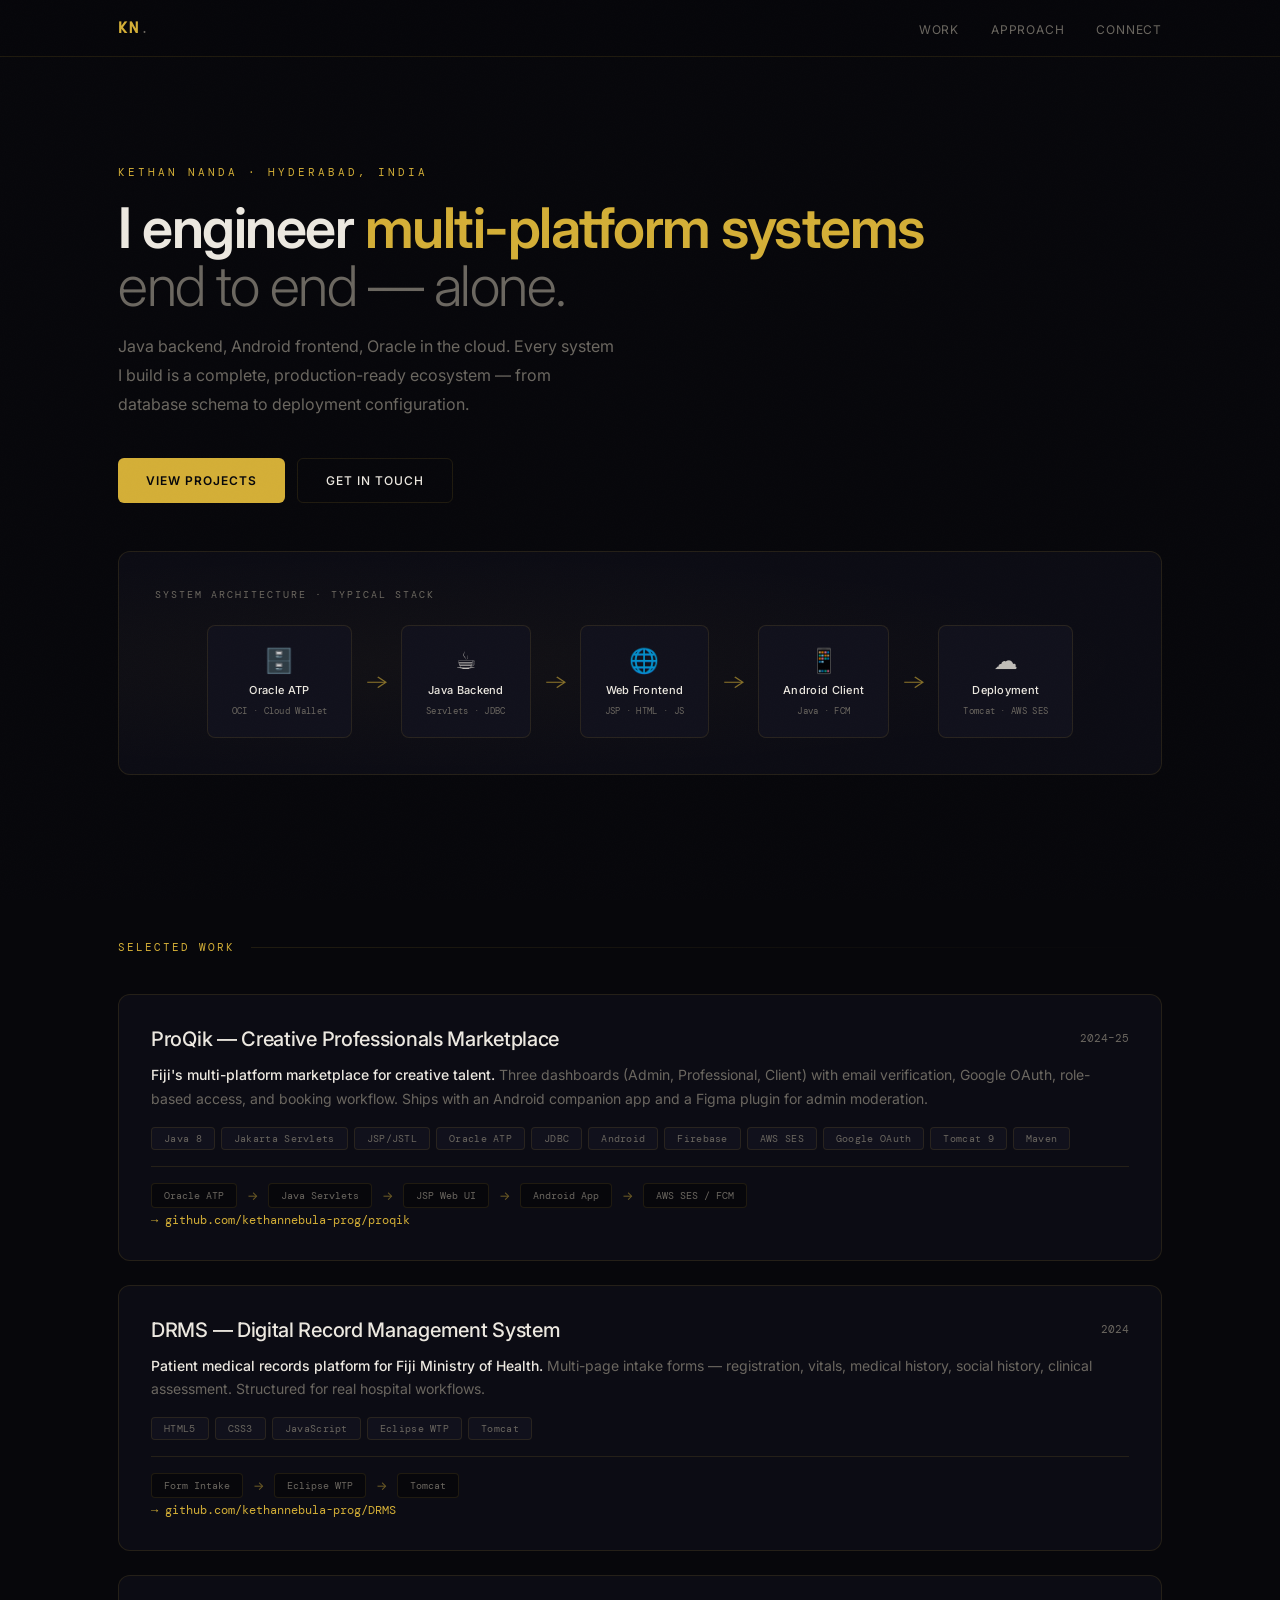
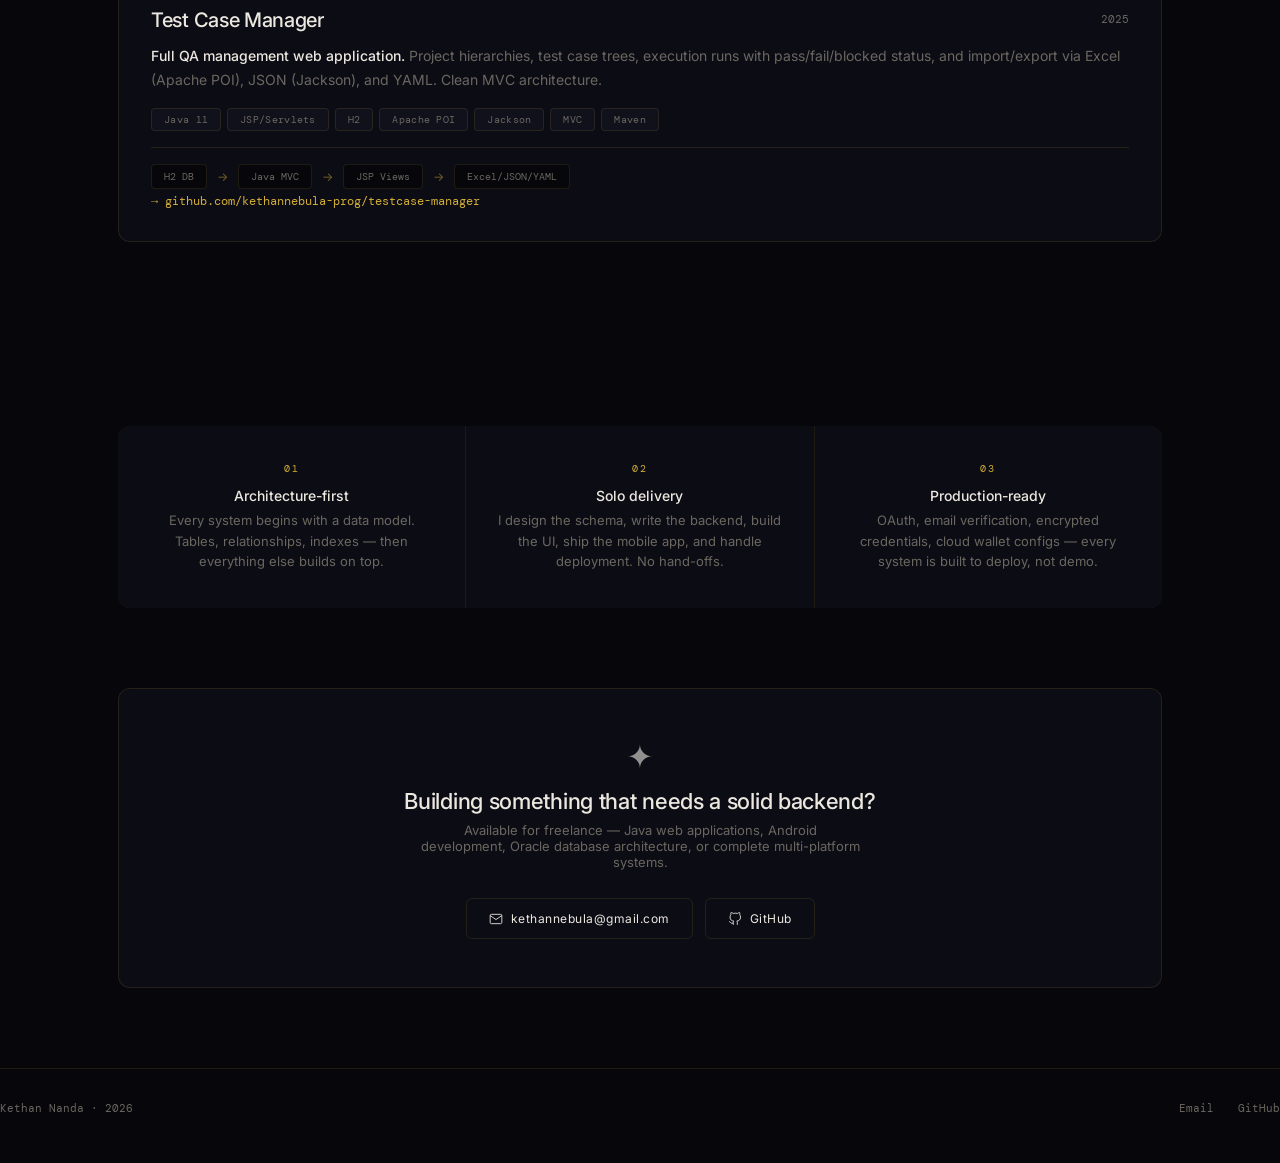
==== commit 74536bb0: "Luxury technical redesign with system architecture centerpiece" ====
--- a/docs/index.html
+++ b/docs/index.html
@@ -3,114 +3,114 @@
 <head>
 <meta charset="UTF-8">
 <meta name="viewport" content="width=device-width, initial-scale=1.0">
-<title>Kethan Nanda — System Builder</title>
-<link href="https://fonts.googleapis.com/css2?family=Inter:wght@300;400;500;600;700&family=JetBrains+Mono:wght@400;500&display=swap" rel="stylesheet">
+<title>Kethan Nanda</title>
+<link href="https://fonts.googleapis.com/css2?family=DM+Mono:wght@400;500&family=Inter:wght@300;400;500;600;700&display=swap" rel="stylesheet">
 <style>
-:root{--bg:#f7f5f0;--text:#1a1a1a;--muted:#6b6b6b;--line:#d4d0c8;--accent:#b8860b;--accent-light:#d4a017;--card-bg:#ffffff;--shadow:rgba(0,0,0,.04);--font-sans:'Inter',system-ui,sans-serif;--font-mono:'JetBrains Mono',monospace}
+:root{--bg:#07070b;--surface:#0c0c14;--surface2:#11111c;--border:rgba(212,175,55,.12);--gold:#d4af37;--gold-dim:#a8882e;--gold-glow:rgba(212,175,55,.06);--text:#ece8e0;--muted:#6b6760;--font-sans:'Inter',system-ui,sans-serif;--font-mono:'DM Mono',monospace}
 *{margin:0;padding:0;box-sizing:border-box}
 html{scroll-behavior:smooth}
-body{font-family:var(--font-sans);background:var(--bg);color:var(--text);line-height:1.6}
-
-/* ───────────────── grid background ───────────────── */
-body::before{content:'';position:fixed;inset:0;background-image:
-  linear-gradient(var(--line) 1px,transparent 1px),
-  linear-gradient(90deg,var(--line) 1px,transparent 1px);
-background-size:48px 48px;opacity:.25;pointer-events:none;z-index:0}
-.container,.nav-inner{position:relative;z-index:1}
-
-/* ───────────────── nav ───────────────── */
-nav{border-bottom:1px solid var(--line);background:rgba(247,245,240,.92);backdrop-filter:blur(8px);position:sticky;top:0;z-index:10}
-.nav-inner{max-width:1000px;margin:0 auto;display:flex;justify-content:space-between;align-items:center;padding:14px 24px}
-.nav-logo{display:flex;align-items:center;gap:8px;text-decoration:none;color:var(--text);font-weight:600;font-size:15px;letter-spacing:-.3px}
-.nav-logo .box{display:inline-flex;align-items:center;justify-content:center;width:32px;height:32px;border:1.5px solid var(--accent);color:var(--accent);font-size:13px;font-weight:500;font-family:var(--font-mono)}
-.nav-links{display:flex;gap:24px;list-style:none}
-.nav-links a{color:var(--muted);text-decoration:none;font-size:13px;transition:color .2s}
-.nav-links a:hover{color:var(--text)}
-
-/* ───────────────── container ───────────────── */
-.container{max-width:1000px;margin:0 auto;padding:0 24px}
-
-/* ───────────────── section labels ───────────────── */
-.section-label{display:flex;align-items:center;gap:12px;margin-bottom:16px;font-family:var(--font-mono);font-size:11px;color:var(--accent);letter-spacing:.5px;text-transform:uppercase}
-.section-label::after{content:'';flex:1;height:1px;background:var(--line)}
-
-/* ───────────────── hero ───────────────── */
-.hero{padding:80px 0 56px}
-.hero h1{font-size:40px;font-weight:600;letter-spacing:-1px;line-height:1.15;margin-bottom:6px}
-.hero h1 .accent{color:var(--accent)}
-.hero .sub{font-size:15px;color:var(--muted);margin-bottom:4px;font-family:var(--font-mono)}
-.hero .loc{display:flex;align-items:center;gap:6px;font-size:13px;color:var(--muted);margin-bottom:24px}
-.hero .loc svg{width:14px;height:14px;fill:none;stroke:var(--muted);stroke-width:1.5}
-.hero p{font-size:15px;color:var(--muted);max-width:560px;line-height:1.7;margin-bottom:28px}
-
-/* ───────────────── system diagram ───────────────── */
-.diagram-wrap{background:var(--card-bg);border:1px solid var(--line);border-radius:6px;padding:32px;margin-bottom:64px;box-shadow:0 2px 8px var(--shadow)}
-.diagram-wrap .diagram-title{font-family:var(--font-mono);font-size:11px;color:var(--muted);text-transform:uppercase;letter-spacing:.5px;margin-bottom:20px;display:flex;align-items:center;gap:8px}
-.diagram{display:flex;align-items:center;justify-content:center;gap:12px;flex-wrap:wrap}
-.diagram .node{display:flex;flex-direction:column;align-items:center;gap:6px;padding:16px 20px;border:1px solid var(--line);border-radius:4px;background:var(--bg);min-width:90px;transition:border-color .2s}
-.diagram .node:hover{border-color:var(--accent)}
-.diagram .node .icon{font-size:22px}
-.diagram .node .name{font-size:11px;font-weight:500;color:var(--text);text-align:center;line-height:1.3}
-.diagram .node .tech{font-size:9px;color:var(--muted);text-align:center;font-family:var(--font-mono)}
-.diagram .arrow{font-size:16px;color:var(--line);flex-shrink:0}
-
-/* ───────────────── approach / blurb ───────────────── */
-.blurb{display:grid;grid-template-columns:1fr 1fr;gap:32px;margin-bottom:64px}
-.blurb-item h3{font-size:13px;font-weight:600;margin-bottom:6px;letter-spacing:-.2px}
-.blurb-item p{font-size:14px;color:var(--muted);line-height:1.7}
-
-/* ───────────────── projects ───────────────── */
-.projects{margin-bottom:64px}
-.project{border:1px solid var(--line);border-radius:6px;background:var(--card-bg);margin-bottom:20px;overflow:hidden;transition:box-shadow .2s}
-.project:hover{box-shadow:0 4px 16px var(--shadow)}
-.project-header{display:flex;align-items:flex-start;justify-content:space-between;padding:24px 28px 0;gap:16px}
-.project-header h2{font-size:18px;font-weight:600;letter-spacing:-.3px;margin-bottom:2px}
-.project-header .meta{display:flex;gap:12px;align-items:center;flex-wrap:wrap}
-.project-header .meta span{font-size:12px;color:var(--muted);font-family:var(--font-mono)}
-.project-desc{padding:8px 28px 0;font-size:14px;color:var(--muted);line-height:1.7}
+body{font-family:var(--font-sans);background:var(--bg);color:var(--text);-webkit-font-smoothing:antialiased;overflow-x:hidden}
+
+/* ─── grain overlay ─── */
+body::after{content:'';position:fixed;inset:0;opacity:.015;pointer-events:none;z-index:999;background-image:url("data:image/svg+xml,%3Csvg viewBox='0 0 256 256' xmlns='http://www.w3.org/2000/svg'%3E%3Cfilter id='n'%3E%3CfeTurbulence type='fractalNoise' baseFrequency='.9' numOctaves='4' stitchTiles='stitch'/%3E%3C/filter%3E%3Crect width='100%25' height='100%25' filter='url(%23n)'/%3E%3C/svg%3E");background-repeat:repeat;background-size:256px 256px}
+
+/* ─── nav ─── */
+nav{position:fixed;top:0;left:0;right:0;z-index:100;background:rgba(7,7,11,.8);backdrop-filter:blur(24px);-webkit-backdrop-filter:blur(24px);border-bottom:1px solid var(--border)}
+.nav-inner{max-width:1100px;margin:0 auto;display:flex;justify-content:space-between;align-items:center;padding:18px 28px}
+.nav-logo{font-size:15px;font-weight:600;letter-spacing:2px;color:var(--gold);text-decoration:none;font-family:var(--font-mono)}
+.nav-logo span{color:var(--muted);font-weight:300}
+.nav-links{display:flex;gap:32px;list-style:none}
+.nav-links a{color:var(--muted);text-decoration:none;font-size:12px;letter-spacing:.8px;text-transform:uppercase;transition:color .3s}
+.nav-links a:hover{color:var(--gold)}
+
+/* ─── container ─── */
+.container{max-width:1100px;margin:0 auto;padding:0 28px}
+
+/* ─── hero ─── */
+.hero{min-height:100vh;display:flex;flex-direction:column;justify-content:center;padding:120px 0 80px}
+.hero-label{font-family:var(--font-mono);font-size:11px;color:var(--gold);letter-spacing:3px;text-transform:uppercase;margin-bottom:20px}
+.hero h1{font-size:56px;font-weight:600;line-height:1.05;letter-spacing:-1.5px;margin-bottom:16px}
+.hero h1 .gold{color:var(--gold)}
+.hero h1 .thin{font-weight:300;color:var(--muted)}
+.hero p{font-size:16px;color:var(--muted);max-width:500px;line-height:1.8;margin-bottom:40px}
+
+.hero-actions{display:flex;gap:12px;flex-wrap:wrap}
+.btn-gold{display:inline-flex;align-items:center;gap:8px;padding:14px 28px;background:var(--gold);color:var(--bg);border:none;border-radius:6px;font-size:12px;font-weight:600;letter-spacing:1px;text-transform:uppercase;cursor:pointer;text-decoration:none;transition:all .4s}
+.btn-gold:hover{background:var(--gold-dim);transform:translateY(-2px);box-shadow:0 12px 32px rgba(212,175,55,.15)}
+.btn-outline{display:inline-flex;align-items:center;gap:8px;padding:14px 28px;background:transparent;color:var(--text);border:1px solid var(--border);border-radius:6px;font-size:12px;font-weight:500;letter-spacing:1px;text-transform:uppercase;cursor:pointer;text-decoration:none;transition:all .4s}
+.btn-outline:hover{border-color:var(--gold);color:var(--gold);transform:translateY(-2px)}
+
+/* ─── system diagram / hero visual ─── */
+.diagram-stage{background:var(--surface);border:1px solid var(--border);border-radius:12px;padding:36px;margin-top:48px;position:relative;overflow:hidden}
+.diagram-stage::before{content:'';position:absolute;inset:0;background:radial-gradient(ellipse at 30% 50%,rgba(212,175,55,.03),transparent 70%);pointer-events:none}
+.diagram-stage .diagram-title{font-family:var(--font-mono);font-size:10px;color:var(--muted);letter-spacing:2px;text-transform:uppercase;margin-bottom:24px}
+.diagram-grid{display:flex;align-items:center;justify-content:center;gap:16px;flex-wrap:wrap}
+.diagram-grid .node{display:flex;flex-direction:column;align-items:center;gap:8px;padding:20px 24px;background:var(--surface2);border:1px solid var(--border);border-radius:8px;min-width:100px;transition:all .4s;position:relative}
+.diagram-grid .node:hover{border-color:var(--gold);background:rgba(212,175,55,.04)}
+.diagram-grid .node .icon{font-size:24px;opacity:.8}
+.diagram-grid .node .lbl{font-size:11px;font-weight:500;color:var(--text);letter-spacing:.3px}
+.diagram-grid .node .sub{font-size:9px;color:var(--muted);font-family:var(--font-mono);letter-spacing:.3px;text-align:center}
+.diagram-grid .arrow{color:var(--gold);font-size:18px;font-weight:300;opacity:.6;transform:scaleX(1.5);display:inline-block}
+
+/* ─── statement ─── */
+.statement{text-align:center;padding:80px 0;max-width:720px;margin:0 auto}
+.statement h2{font-size:32px;font-weight:500;line-height:1.4;letter-spacing:-.5px;margin-bottom:24px}
+.statement h2 .gold{color:var(--gold)}
+.statement p{color:var(--muted);font-size:14px;line-height:1.8}
+
+/* ─── projects ─── */
+.projects-section{padding:40px 0 80px}
+.section-label{display:flex;align-items:center;gap:16px;margin-bottom:40px;font-family:var(--font-mono);font-size:11px;color:var(--gold);letter-spacing:2px;text-transform:uppercase}
+.section-label::after{content:'';flex:1;height:1px;background:linear-gradient(90deg,var(--border),transparent)}
+
+.project{margin-bottom:24px;background:var(--surface);border:1px solid var(--border);border-radius:12px;overflow:hidden;transition:all .4s}
+.project:hover{border-color:rgba(212,175,55,.25);transform:translateY(-2px)}
+.project-pad{padding:32px}
+.project-head{display:flex;align-items:flex-start;justify-content:space-between;gap:20px;margin-bottom:12px}
+.project-head h3{font-size:20px;font-weight:500;letter-spacing:-.3px;line-height:1.2}
+.project-head .year{font-family:var(--font-mono);font-size:11px;color:var(--muted);white-space:nowrap;padding-top:4px}
+.project-desc{font-size:14px;color:var(--muted);line-height:1.7;margin-bottom:16px}
 .project-desc strong{color:var(--text);font-weight:500}
-.project-stack{padding:12px 28px 0;display:flex;flex-wrap:wrap;gap:6px}
-.project-stack span{padding:3px 10px;background:var(--bg);border:1px solid var(--line);border-radius:3px;font-size:11px;font-family:var(--font-mono);color:var(--muted)}
-.project-diagram{display:flex;align-items:center;justify-content:center;gap:8px;flex-wrap:wrap;padding:16px 28px;background:var(--bg);border-top:1px solid var(--line);margin-top:16px}
-.project-diagram .pnode{padding:6px 12px;border:1px solid var(--line);border-radius:3px;background:var(--card-bg);font-size:10px;font-family:var(--font-mono);color:var(--muted)}
-.project-diagram .parrow{font-size:12px;color:var(--line)}
-.project-footer{padding:16px 28px 24px;display:flex;gap:16px;flex-wrap:wrap}
-.project-footer a{display:inline-flex;align-items:center;gap:6px;font-size:13px;color:var(--accent);text-decoration:none;font-weight:500;transition:gap .2s}
-.project-footer a:hover{gap:10px}
-
-/* ───────────────── stack ───────────────── */
-.stack-grid{display:grid;grid-template-columns:repeat(auto-fill,minmax(180px,1fr));gap:1px;background:var(--line);border:1px solid var(--line);border-radius:6px;overflow:hidden;margin-bottom:64px}
-.stack-item{background:var(--card-bg);padding:20px;display:flex;flex-direction:column;gap:4px}
-.stack-item .cat{font-size:10px;text-transform:uppercase;letter-spacing:.8px;color:var(--accent);font-family:var(--font-mono)}
-.stack-item .val{font-size:13px;color:var(--text);line-height:1.5}
-.stack-item .val.muted{color:var(--muted);font-size:12px}
-
-/* ───────────────── contact ───────────────── */
-.contact-box{border:1px solid var(--line);border-radius:6px;background:var(--card-bg);padding:32px;margin-bottom:64px;display:flex;justify-content:space-between;align-items:center;gap:24px;flex-wrap:wrap}
-.contact-box h3{font-size:15px;font-weight:600;letter-spacing:-.2px;margin-bottom:4px}
-.contact-box p{font-size:13px;color:var(--muted)}
-.contact-box .btns{display:flex;gap:12px;flex-wrap:wrap}
-.contact-box .btns a{display:inline-flex;align-items:center;gap:6px;padding:10px 18px;border:1px solid var(--line);border-radius:4px;text-decoration:none;font-size:13px;color:var(--text);transition:all .2s}
-.contact-box .btns a:hover{border-color:var(--accent);color:var(--accent)}
-
-/* ───────────────── footer ───────────────── */
-footer{padding:32px 0 48px;border-top:1px solid var(--line);display:flex;justify-content:space-between;align-items:center;flex-wrap:wrap;gap:12px}
-footer p{font-size:12px;color:var(--muted)}
-footer .links{display:flex;gap:16px}
-footer .links a{color:var(--muted);text-decoration:none;font-size:12px;transition:color .2s}
-footer .links a:hover{color:var(--text)}
-
-/* ───────────────── responsive ───────────────── */
-@media(max-width:640px){
-  .hero h1{font-size:28px}
-  .diagram{flex-direction:column}
-  .diagram .arrow{transform:rotate(90deg)}
-  .blurb{grid-template-columns:1fr}
-  .project-header{flex-direction:column}
-  .project-diagram{flex-direction:column}
-  .project-diagram .parrow{transform:rotate(90deg)}
-  .contact-box{flex-direction:column;text-align:center}
+.project-stack{display:flex;flex-wrap:wrap;gap:6px;margin-bottom:16px}
+.project-stack span{padding:4px 12px;background:var(--surface2);border:1px solid var(--border);border-radius:4px;font-size:10px;font-family:var(--font-mono);color:var(--muted);letter-spacing:.3px}
+.project-flow{display:flex;align-items:center;gap:10px;flex-wrap:wrap;padding:16px 0 0;border-top:1px solid var(--border);margin-top:4px}
+.project-flow .fnode{padding:5px 12px;background:var(--bg);border:1px solid var(--border);border-radius:4px;font-size:10px;font-family:var(--font-mono);color:var(--muted)}
+.project-flow .farrow{color:var(--gold);font-size:12px;opacity:.5}
+.project-link{display:inline-flex;align-items:center;gap:6px;margin-top:4px;font-size:12px;color:var(--gold);text-decoration:none;font-family:var(--font-mono);transition:gap .3s}
+.project-link:hover{gap:12px}
+
+/* ─── craftsmanship ─── */
+.craft{display:grid;grid-template-columns:repeat(3,1fr);gap:1px;background:var(--border);border-radius:12px;overflow:hidden;margin:80px 0}
+.craft-item{background:var(--surface);padding:36px 28px;text-align:center}
+.craft-item .num{font-family:var(--font-mono);font-size:10px;color:var(--gold);letter-spacing:2px;margin-bottom:12px}
+.craft-item h4{font-size:14px;font-weight:500;margin-bottom:6px}
+.craft-item p{font-size:13px;color:var(--muted);line-height:1.6}
+
+/* ─── contact ─── */
+.contact-bin{background:var(--surface);border:1px solid var(--border);border-radius:12px;padding:48px;text-align:center;margin:80px 0}
+.contact-bin .glyph{font-size:32px;margin-bottom:12px;opacity:.6}
+.contact-bin h3{font-size:22px;font-weight:500;margin-bottom:8px;letter-spacing:-.3px}
+.contact-bin p{color:var(--muted);font-size:13px;margin-bottom:28px;max-width:440px;margin-left:auto;margin-right:auto}
+.contact-bin .cta-row{display:flex;gap:12px;justify-content:center;flex-wrap:wrap}
+.contact-bin .cta-row a{display:inline-flex;align-items:center;gap:8px;padding:12px 22px;border:1px solid var(--border);border-radius:6px;text-decoration:none;font-size:12px;color:var(--text);letter-spacing:.5px;transition:all .3s}
+.contact-bin .cta-row a:hover{border-color:var(--gold);color:var(--gold);transform:translateY(-2px)}
+
+/* ─── footer ─── */
+footer{padding:32px 0 48px;display:flex;justify-content:space-between;align-items:center;flex-wrap:wrap;gap:16px;border-top:1px solid var(--border)}
+footer p{font-size:11px;color:var(--muted);font-family:var(--font-mono)}
+footer .links{display:flex;gap:24px}
+footer .links a{font-size:11px;color:var(--muted);text-decoration:none;font-family:var(--font-mono);transition:color .3s}
+footer .links a:hover{color:var(--gold)}
+
+/* ─── responsive ─── */
+@media(max-width:720px){
+  .hero h1{font-size:32px}
+  .diagram-grid{flex-direction:column}
+  .diagram-grid .arrow{transform:rotate(90deg)}
+  .craft{grid-template-columns:1fr}
   .nav-links{display:none}
+  .project-pad{padding:24px}
+  .contact-bin{padding:32px 24px}
 }
 </style>
 </head>
@@ -118,11 +118,11 @@
 
 <nav>
   <div class="nav-inner">
-    <a href="#" class="nav-logo"><span class="box">KN</span> Kethan Nanda</a>
+    <a href="#" class="nav-logo">KN<span>.</span></a>
     <ul class="nav-links">
       <li><a href="#work">Work</a></li>
-      <li><a href="#stack">Stack</a></li>
-      <li><a href="#contact">Contact</a></li>
+      <li><a href="#craft">Approach</a></li>
+      <li><a href="#contact">Connect</a></li>
     </ul>
   </div>
 </nav>
@@ -131,201 +131,157 @@
 
 <!-- ─── HERO ─── -->
 <section class="hero">
-  <h1>I build <span class="accent">multi-platform systems</span><br>from scratch — solo.</h1>
-  <div class="loc">
-    <svg viewBox="0 0 24 24"><path d="M21 10c0 7-9 13-9 13s-9-6-9-13a9 9 0 0 1 18 0z"/><circle cx="12" cy="10" r="3"/></svg>
-    Suva, Fiji
-  </div>
-  <p>
-    Java backend, Android frontend, Oracle in the cloud — I design, build, and ship complete
-    systems across platforms. Each project is a self-contained ecosystem: database,
-    server, web UI, mobile app, and deployment.
-  </p>
-
-  <!-- system diagram -->
-  <div class="diagram-wrap">
-    <div class="diagram-title">What I build — system architecture</div>
-    <div class="diagram">
-      <div class="node"><span class="icon">🗄️</span><span class="name">Oracle DB<br>Autonomous</span><span class="tech">OCI · Cloud Wallet</span></div>
-      <div class="arrow">→</div>
-      <div class="node"><span class="icon">☕</span><span class="name">Java Backend<br>Jakarta EE</span><span class="tech">Servlets · JSP · JDBC</span></div>
-      <div class="arrow">→</div>
-      <div class="node"><span class="icon">🌐</span><span class="name">Web Frontend<br>JSP · HTML · JS</span><span class="tech">Tomcat · MVC</span></div>
-      <div class="arrow">→</div>
-      <div class="node"><span class="icon">📱</span><span class="name">Android App<br>Java Native</span><span class="tech">FCM · QR · AES</span></div>
-      <div class="arrow">→</div>
-      <div class="node"><span class="icon">☁️</span><span class="name">Deployment<br>Tomcat · AWS SES</span><span class="tech">OAuth 2.0 · SMTP</span></div>
-    </div>
-  </div>
-
-  <!-- approach -->
-  <div class="blurb">
-    <div class="blurb-item">
-      <h3>Full ownership</h3>
-      <p>I build solo — architecture, database schema, server logic, frontend, mobile, and deployment. No hand-offs, no integration gaps.</p>
-    </div>
-    <div class="blurb-item">
-      <h3>Production mindset</h3>
-      <p>Every system ships with proper auth (OAuth/OTP), encrypted credentials, cloud database wallets, and production-ready configs.</p>
+  <div class="hero-label">Kethan Nanda · Hyderabad, India</div>
+  <h1>I engineer <span class="gold">multi-platform systems</span><br><span class="thin">end to end — alone.</span></h1>
+  <p>Java backend, Android frontend, Oracle in the cloud. Every system I build is a complete, production-ready ecosystem — from database schema to deployment configuration.</p>
+  <div class="hero-actions">
+    <a href="#work" class="btn-gold">View projects</a>
+    <a href="#contact" class="btn-outline">Get in touch</a>
+  </div>
+
+  <!-- system architecture diagram -->
+  <div class="diagram-stage">
+    <div class="diagram-title">System Architecture · Typical Stack</div>
+    <div class="diagram-grid">
+      <div class="node">
+        <span class="icon">🗄️</span>
+        <span class="lbl">Oracle ATP</span>
+        <span class="sub">OCI · Cloud Wallet</span>
+      </div>
+      <span class="arrow">→</span>
+      <div class="node">
+        <span class="icon">☕</span>
+        <span class="lbl">Java Backend</span>
+        <span class="sub">Servlets · JDBC</span>
+      </div>
+      <span class="arrow">→</span>
+      <div class="node">
+        <span class="icon">🌐</span>
+        <span class="lbl">Web Frontend</span>
+        <span class="sub">JSP · HTML · JS</span>
+      </div>
+      <span class="arrow">→</span>
+      <div class="node">
+        <span class="icon">📱</span>
+        <span class="lbl">Android Client</span>
+        <span class="sub">Java · FCM</span>
+      </div>
+      <span class="arrow">→</span>
+      <div class="node">
+        <span class="icon">☁️</span>
+        <span class="lbl">Deployment</span>
+        <span class="sub">Tomcat · AWS SES</span>
+      </div>
     </div>
   </div>
 </section>
 
-<!-- ─── WORK ─── -->
-<section class="projects" id="work">
-  <div class="section-label">01 · Projects</div>
-
-  <!-- ProQik -->
+<!-- ─── PROJECTS ─── -->
+<section class="projects-section" id="work">
+  <div class="section-label">Selected Work</div>
+
   <div class="project">
-    <div class="project-header">
-      <div>
-        <h2>ProQik — Creative Professionals Marketplace</h2>
-        <div class="meta"><span>2024–2025</span><span>6 modules</span><span>Fiji</span></div>
-      </div>
-    </div>
-    <div class="project-desc">
-      <strong>A multi-platform marketplace connecting creative professionals with clients in Fiji.</strong>
-      Three user dashboards (Admin, Professional, Client) with email verification, Google OAuth login, role-based access, and real-time booking workflow. Includes an Android companion app with QR code generation and an admin Figma plugin for moderation.
-    </div>
-    <div class="project-stack">
-      <span>Java 8</span><span>Jakarta Servlets</span><span>JSP/JSTL</span><span>Oracle ATP</span>
-      <span>JDBC</span><span>Android</span><span>Firebase</span><span>AWS SES</span>
-      <span>Google OAuth 2.0</span><span>Apache Tomcat 9</span><span>Maven</span>
-    </div>
-    <div class="project-diagram">
-      <span class="pnode">Oracle ATP</span>
-      <span class="parrow">→</span>
-      <span class="pnode">Tomcat · Java Servlets</span>
-      <span class="parrow">→</span>
-      <span class="pnode">JSP Web UI</span>
-      <span class="parrow">→</span>
-      <span class="pnode">Android Client</span>
-      <span class="parrow">→</span>
-      <span class="pnode">AWS SES · FCM</span>
-    </div>
-    <div class="project-footer">
-      <a href="https://github.com/kethannebula-prog/proqik" target="_blank">→ View on GitHub</a>
-    </div>
-  </div>
-
-  <!-- DRMS -->
+    <div class="project-pad">
+      <div class="project-head">
+        <h3>ProQik — Creative Professionals Marketplace</h3>
+        <span class="year">2024–25</span>
+      </div>
+      <div class="project-desc">
+        <strong>Fiji's multi-platform marketplace for creative talent.</strong> Three dashboards (Admin, Professional, Client) with email verification, Google OAuth, role-based access, and booking workflow. Ships with an Android companion app and a Figma plugin for admin moderation.
+      </div>
+      <div class="project-stack">
+        <span>Java 8</span><span>Jakarta Servlets</span><span>JSP/JSTL</span><span>Oracle ATP</span>
+        <span>JDBC</span><span>Android</span><span>Firebase</span><span>AWS SES</span>
+        <span>Google OAuth</span><span>Tomcat 9</span><span>Maven</span>
+      </div>
+      <div class="project-flow">
+        <span class="fnode">Oracle ATP</span><span class="farrow">→</span>
+        <span class="fnode">Java Servlets</span><span class="farrow">→</span>
+        <span class="fnode">JSP Web UI</span><span class="farrow">→</span>
+        <span class="fnode">Android App</span><span class="farrow">→</span>
+        <span class="fnode">AWS SES / FCM</span>
+      </div>
+      <a href="https://github.com/kethannebula-prog/proqik" target="_blank" class="project-link">→ github.com/kethannebula-prog/proqik</a>
+    </div>
+  </div>
+
   <div class="project">
-    <div class="project-header">
-      <div>
-        <h2>DRMS — Digital Record Management System</h2>
-        <div class="meta"><span>2024</span><span>FNU IS432</span><span>Fiji Ministry of Health</span></div>
-      </div>
-    </div>
-    <div class="project-desc">
-      <strong>Patient medical records platform developed for Fiji's Ministry of Health as an academic project.</strong>
-      Multi-page medical intake forms covering patient registration, vitals, medical history, social history, and clinical assessment. Structured for real clinic workflows.
-    </div>
-    <div class="project-stack">
-      <span>HTML5</span><span>CSS3</span><span>JavaScript</span><span>Eclipse WTP</span><span>Apache Tomcat</span>
-    </div>
-    <div class="project-diagram">
-      <span class="pnode">Form Intake (HTML/JS)</span>
-      <span class="parrow">→</span>
-      <span class="pnode">Eclipse WTP</span>
-      <span class="parrow">→</span>
-      <span class="pnode">Tomcat Server</span>
-    </div>
-    <div class="project-footer">
-      <a href="https://github.com/kethannebula-prog/DRMS" target="_blank">→ View on GitHub</a>
-    </div>
-  </div>
-
-  <!-- Test Case Manager -->
+    <div class="project-pad">
+      <div class="project-head">
+        <h3>DRMS — Digital Record Management System</h3>
+        <span class="year">2024</span>
+      </div>
+      <div class="project-desc">
+        <strong>Patient medical records platform for Fiji Ministry of Health.</strong> Multi-page intake forms — registration, vitals, medical history, social history, clinical assessment. Structured for real hospital workflows.
+      </div>
+      <div class="project-stack">
+        <span>HTML5</span><span>CSS3</span><span>JavaScript</span><span>Eclipse WTP</span><span>Tomcat</span>
+      </div>
+      <div class="project-flow">
+        <span class="fnode">Form Intake</span><span class="farrow">→</span>
+        <span class="fnode">Eclipse WTP</span><span class="farrow">→</span>
+        <span class="fnode">Tomcat</span>
+      </div>
+      <a href="https://github.com/kethannebula-prog/DRMS" target="_blank" class="project-link">→ github.com/kethannebula-prog/DRMS</a>
+    </div>
+  </div>
+
   <div class="project">
-    <div class="project-header">
-      <div>
-        <h2>Test Case Manager</h2>
-        <div class="meta"><span>2025</span><span>MVC · H2 · Apache POI</span></div>
-      </div>
-    </div>
-    <div class="project-desc">
-      <strong>A complete QA management web app for organizing test cases, running test executions, and tracking results.</strong>
-      Supports project-level organization, hierarchical test case trees, execution runs with pass/fail/blocked status, and import/export via Excel (Apache POI), JSON (Jackson), and YAML. Built on a clean MVC architecture.
-    </div>
-    <div class="project-stack">
-      <span>Java 11</span><span>JSP/Servlets</span><span>H2 Database</span><span>Apache POI</span>
-      <span>Jackson</span><span>MVC</span><span>Maven</span>
-    </div>
-    <div class="project-diagram">
-      <span class="pnode">H2 DB</span>
-      <span class="parrow">→</span>
-      <span class="pnode">Java Servlets (MVC)</span>
-      <span class="parrow">→</span>
-      <span class="pnode">JSP Views</span>
-      <span class="parrow">→</span>
-      <span class="pnode">Excel/JSON/YAML</span>
-    </div>
-    <div class="project-footer">
-      <a href="https://github.com/kethannebula-prog/testcase-manager" target="_blank">→ View on GitHub</a>
+    <div class="project-pad">
+      <div class="project-head">
+        <h3>Test Case Manager</h3>
+        <span class="year">2025</span>
+      </div>
+      <div class="project-desc">
+        <strong>Full QA management web application.</strong> Project hierarchies, test case trees, execution runs with pass/fail/blocked status, and import/export via Excel (Apache POI), JSON (Jackson), and YAML. Clean MVC architecture.
+      </div>
+      <div class="project-stack">
+        <span>Java 11</span><span>JSP/Servlets</span><span>H2</span><span>Apache POI</span>
+        <span>Jackson</span><span>MVC</span><span>Maven</span>
+      </div>
+      <div class="project-flow">
+        <span class="fnode">H2 DB</span><span class="farrow">→</span>
+        <span class="fnode">Java MVC</span><span class="farrow">→</span>
+        <span class="fnode">JSP Views</span><span class="farrow">→</span>
+        <span class="fnode">Excel/JSON/YAML</span>
+      </div>
+      <a href="https://github.com/kethannebula-prog/testcase-manager" target="_blank" class="project-link">→ github.com/kethannebula-prog/testcase-manager</a>
     </div>
   </div>
 </section>
 
-<!-- ─── STACK ─── -->
-<section id="stack">
-  <div class="section-label">02 · Tech Stack</div>
-  <div class="stack-grid">
-    <div class="stack-item">
-      <span class="cat">Language</span>
-      <span class="val">Java 8 / 11</span>
-    </div>
-    <div class="stack-item">
-      <span class="cat">Web Layer</span>
-      <span class="val">Jakarta Servlets · JSP · JSTL</span>
-      <span class="val muted">Tomcat 9</span>
-    </div>
-    <div class="stack-item">
-      <span class="cat">Database</span>
-      <span class="val">Oracle Autonomous · H2</span>
-      <span class="val muted">JDBC · Cloud Wallet</span>
-    </div>
-    <div class="stack-item">
-      <span class="cat">Mobile</span>
-      <span class="val">Android (Java)</span>
-      <span class="val muted">FCM · ZXing · AES</span>
-    </div>
-    <div class="stack-item">
-      <span class="cat">Auth & Security</span>
-      <span class="val">Google OAuth 2.0 · Email OTP</span>
-      <span class="val muted">AES Encryption</span>
-    </div>
-    <div class="stack-item">
-      <span class="cat">Cloud & DevOps</span>
-      <span class="val">OCI · AWS SES</span>
-      <span class="val muted">Git · Maven</span>
-    </div>
-    <div class="stack-item">
-      <span class="cat">Frontend</span>
-      <span class="val">HTML5 · CSS3 · JavaScript</span>
-    </div>
-    <div class="stack-item">
-      <span class="cat">Tools</span>
-      <span class="val">Eclipse · Figma Plugin API</span>
-      <span class="val muted">Apache POI · Jackson</span>
-    </div>
-  </div>
-</section>
+<!-- ─── CRAFTSMANSHIP ─── -->
+<div class="craft" id="craft">
+  <div class="craft-item">
+    <div class="num">01</div>
+    <h4>Architecture-first</h4>
+    <p>Every system begins with a data model. Tables, relationships, indexes — then everything else builds on top.</p>
+  </div>
+  <div class="craft-item">
+    <div class="num">02</div>
+    <h4>Solo delivery</h4>
+    <p>I design the schema, write the backend, build the UI, ship the mobile app, and handle deployment. No hand-offs.</p>
+  </div>
+  <div class="craft-item">
+    <div class="num">03</div>
+    <h4>Production-ready</h4>
+    <p>OAuth, email verification, encrypted credentials, cloud wallet configs — every system is built to deploy, not demo.</p>
+  </div>
+</div>
 
 <!-- ─── CONTACT ─── -->
 <section id="contact">
-  <div class="section-label">03 · Contact</div>
-  <div class="contact-box">
-    <div>
-      <h3>Looking for a system builder?</h3>
-      <p>Available for freelance — Java web apps, Android development, Oracle DB integration, or full-stack projects.</p>
-    </div>
-    <div class="btns">
+  <div class="contact-bin">
+    <div class="glyph">✦</div>
+    <h3>Building something that needs a solid backend?</h3>
+    <p>Available for freelance — Java web applications, Android development, Oracle database architecture, or complete multi-platform systems.</p>
+    <div class="cta-row">
       <a href="mailto:kethannebula@gmail.com">
-        <svg width="16" height="16" viewBox="0 0 24 24" style="stroke:currentColor;fill:none;stroke-width:1.5"><path d="M4 4h16c1.1 0 2 .9 2 2v12c0 1.1-.9 2-2 2H4c-1.1 0-2-.9-2-2V6c0-1.1.9-2 2-2z"/><polyline points="22,6 12,13 2,6"/></svg>
-        Email me
+        <svg width="14" height="14" viewBox="0 0 24 24" style="stroke:currentColor;fill:none;stroke-width:1.5"><path d="M4 4h16c1.1 0 2 .9 2 2v12c0 1.1-.9 2-2 2H4c-1.1 0-2-.9-2-2V6c0-1.1.9-2 2-2z"/><polyline points="22,6 12,13 2,6"/></svg>
+        kethannebula@gmail.com
       </a>
       <a href="https://github.com/kethannebula-prog" target="_blank">
-        <svg width="16" height="16" viewBox="0 0 24 24" style="stroke:currentColor;fill:none;stroke-width:1.5"><path d="M9 19c-5 1.5-5-2.5-7-3m14 6v-3.87a3.37 3.37 0 0 0-.94-2.61c3.14-.35 6.44-1.54 6.44-7A5.44 5.44 0 0 0 20 4.77 5.07 5.07 0 0 0 19.91 1S18.73.65 16 2.48a13.38 13.38 0 0 0-7 0C6.27.65 5.09 1 5.09 1A5.07 5.07 0 0 0 5 4.77a5.44 5.44 0 0 0-1.5 3.78c0 5.42 3.3 6.61 6.44 7A3.37 3.37 0 0 0 9 18.13V22"/></svg>
+        <svg width="14" height="14" viewBox="0 0 24 24" style="stroke:currentColor;fill:none;stroke-width:1.5"><path d="M9 19c-5 1.5-5-2.5-7-3m14 6v-3.87a3.37 3.37 0 0 0-.94-2.61c3.14-.35 6.44-1.54 6.44-7A5.44 5.44 0 0 0 20 4.77 5.07 5.07 0 0 0 19.91 1S18.73.65 16 2.48a13.38 13.38 0 0 0-7 0C6.27.65 5.09 1 5.09 1A5.07 5.07 0 0 0 5 4.77a5.44 5.44 0 0 0-1.5 3.78c0 5.42 3.3 6.61 6.44 7A3.37 3.37 0 0 0 9 18.13V22"/></svg>
         GitHub
       </a>
     </div>
@@ -335,7 +291,7 @@
 </div>
 
 <footer>
-  <p>&copy; 2026 Kethan Nanda · Suva, Fiji</p>
+  <p>Kethan Nanda · 2026</p>
   <div class="links">
     <a href="mailto:kethannebula@gmail.com">Email</a>
     <a href="https://github.com/kethannebula-prog" target="_blank">GitHub</a>
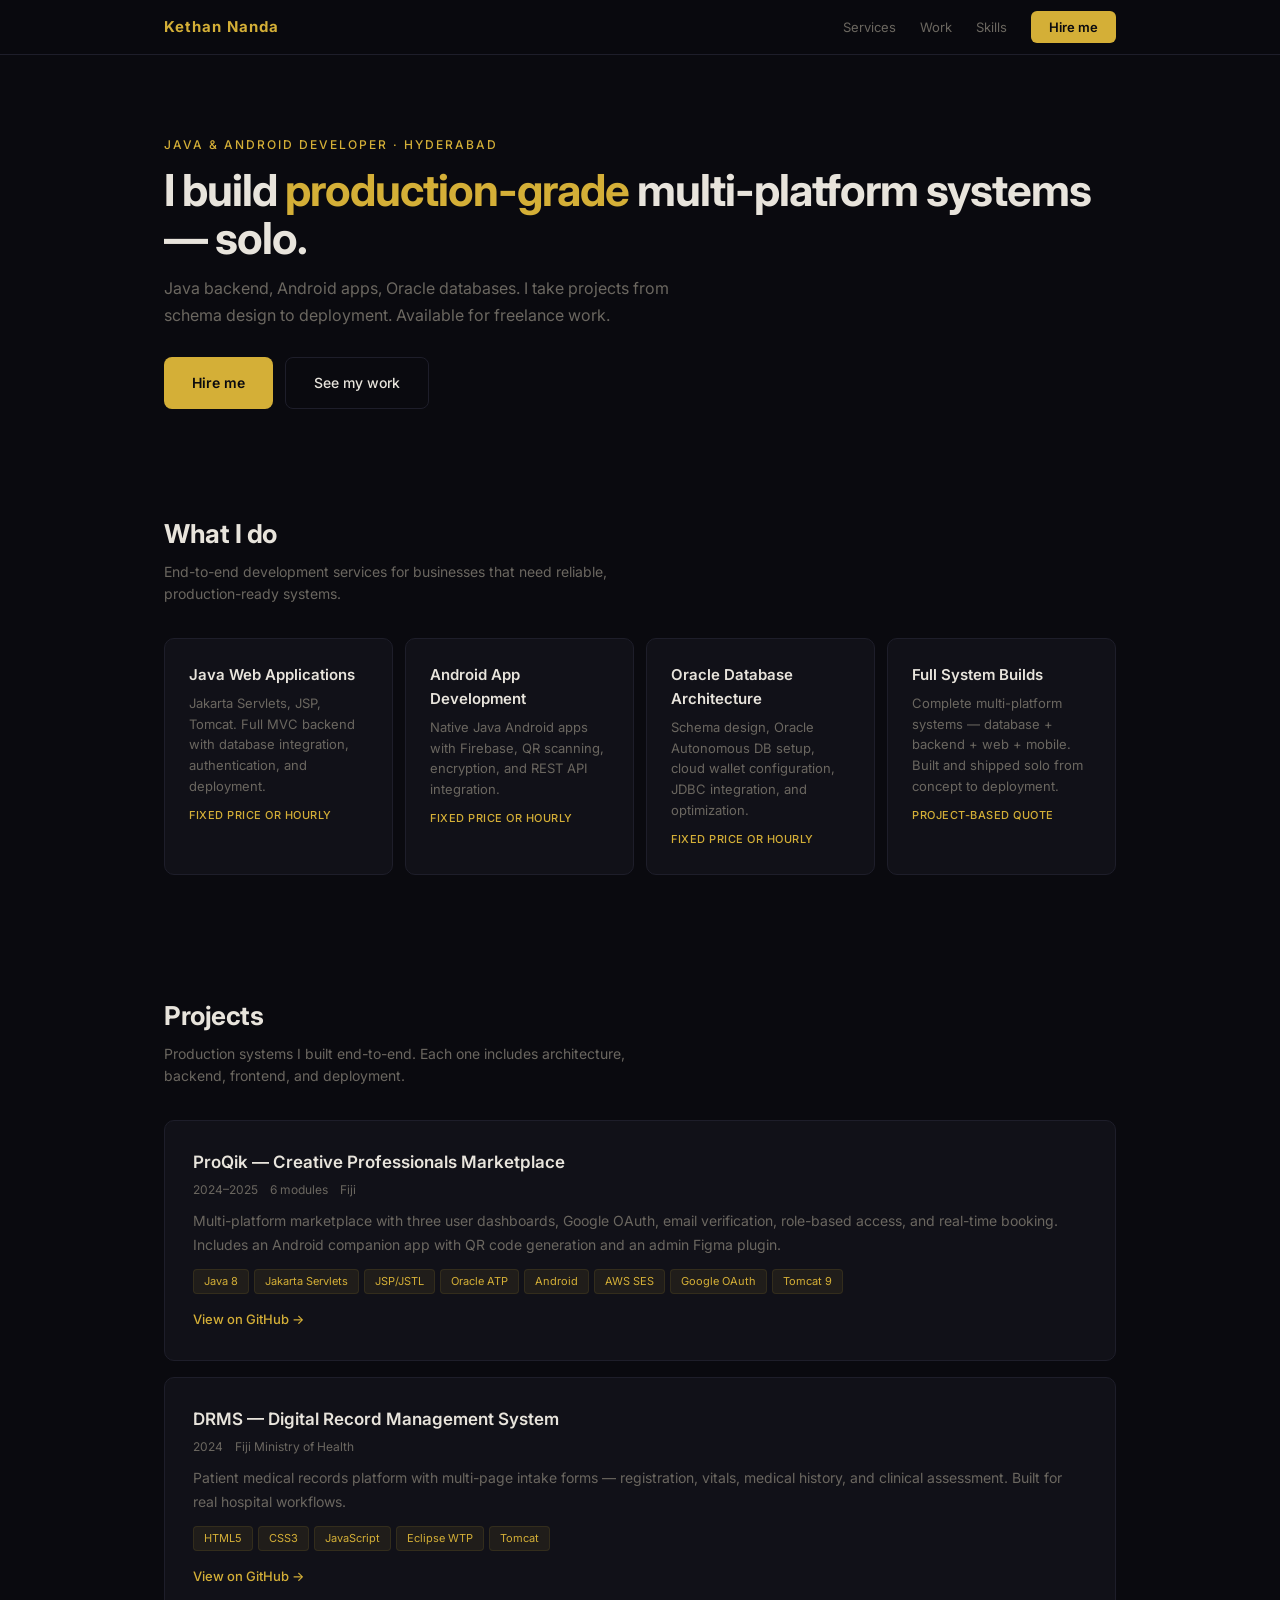
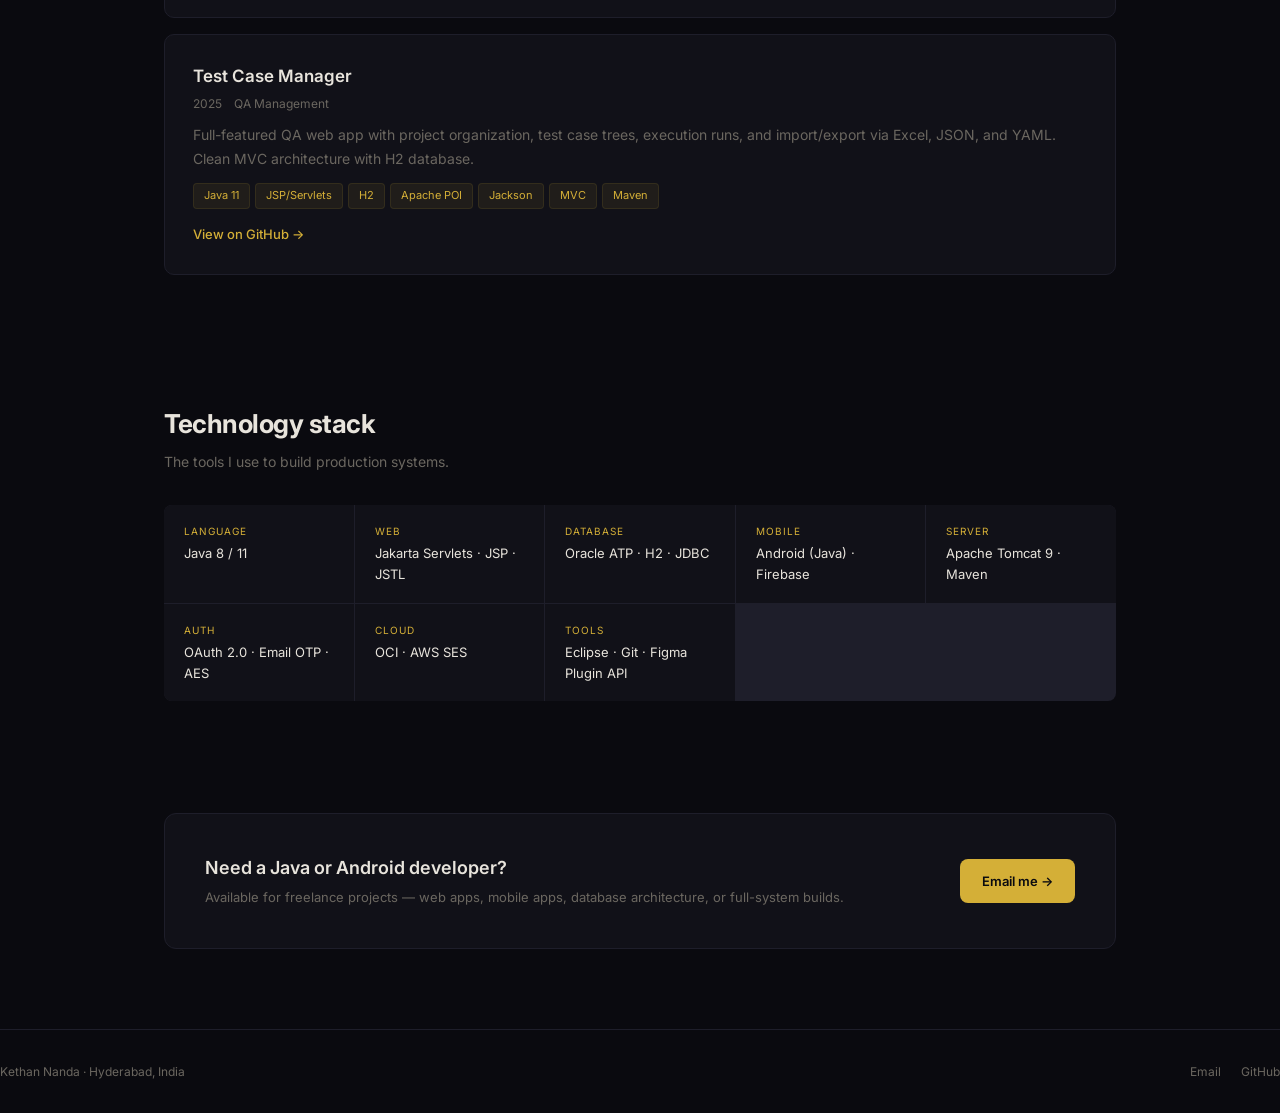
==== commit c0a010f7: "Market-ready portfolio with services, clear CTA, responsive" ====
--- a/docs/index.html
+++ b/docs/index.html
@@ -3,114 +3,92 @@
 <head>
 <meta charset="UTF-8">
 <meta name="viewport" content="width=device-width, initial-scale=1.0">
-<title>Kethan Nanda</title>
-<link href="https://fonts.googleapis.com/css2?family=DM+Mono:wght@400;500&family=Inter:wght@300;400;500;600;700&display=swap" rel="stylesheet">
+<title>Kethan Nanda — Java & Android Freelance Developer | Hyderabad</title>
+<meta name="description" content="Freelance Java developer in Hyderabad. I build complete multi-platform systems — web apps, Android apps, Oracle databases. Available for hire.">
+<meta name="keywords" content="Java developer freelance, Android developer Hyderabad, Java web applications, Oracle database, freelance full stack">
+<link href="https://fonts.googleapis.com/css2?family=Inter:wght@400;500;600;700&display=swap" rel="stylesheet">
 <style>
-:root{--bg:#07070b;--surface:#0c0c14;--surface2:#11111c;--border:rgba(212,175,55,.12);--gold:#d4af37;--gold-dim:#a8882e;--gold-glow:rgba(212,175,55,.06);--text:#ece8e0;--muted:#6b6760;--font-sans:'Inter',system-ui,sans-serif;--font-mono:'DM Mono',monospace}
+:root{--bg:#0a0a0f;--surface:#111118;--border:#1e1e2a;--gold:#d4af37;--gold-dim:#a8882e;--gold-soft:rgba(212,175,55,.08);--text:#e8e4dc;--muted:#6b6760;--font:'Inter',system-ui,sans-serif}
 *{margin:0;padding:0;box-sizing:border-box}
 html{scroll-behavior:smooth}
-body{font-family:var(--font-sans);background:var(--bg);color:var(--text);-webkit-font-smoothing:antialiased;overflow-x:hidden}
-
-/* ─── grain overlay ─── */
-body::after{content:'';position:fixed;inset:0;opacity:.015;pointer-events:none;z-index:999;background-image:url("data:image/svg+xml,%3Csvg viewBox='0 0 256 256' xmlns='http://www.w3.org/2000/svg'%3E%3Cfilter id='n'%3E%3CfeTurbulence type='fractalNoise' baseFrequency='.9' numOctaves='4' stitchTiles='stitch'/%3E%3C/filter%3E%3Crect width='100%25' height='100%25' filter='url(%23n)'/%3E%3C/svg%3E");background-repeat:repeat;background-size:256px 256px}
-
-/* ─── nav ─── */
-nav{position:fixed;top:0;left:0;right:0;z-index:100;background:rgba(7,7,11,.8);backdrop-filter:blur(24px);-webkit-backdrop-filter:blur(24px);border-bottom:1px solid var(--border)}
-.nav-inner{max-width:1100px;margin:0 auto;display:flex;justify-content:space-between;align-items:center;padding:18px 28px}
-.nav-logo{font-size:15px;font-weight:600;letter-spacing:2px;color:var(--gold);text-decoration:none;font-family:var(--font-mono)}
-.nav-logo span{color:var(--muted);font-weight:300}
-.nav-links{display:flex;gap:32px;list-style:none}
-.nav-links a{color:var(--muted);text-decoration:none;font-size:12px;letter-spacing:.8px;text-transform:uppercase;transition:color .3s}
-.nav-links a:hover{color:var(--gold)}
-
-/* ─── container ─── */
-.container{max-width:1100px;margin:0 auto;padding:0 28px}
-
-/* ─── hero ─── */
-.hero{min-height:100vh;display:flex;flex-direction:column;justify-content:center;padding:120px 0 80px}
-.hero-label{font-family:var(--font-mono);font-size:11px;color:var(--gold);letter-spacing:3px;text-transform:uppercase;margin-bottom:20px}
-.hero h1{font-size:56px;font-weight:600;line-height:1.05;letter-spacing:-1.5px;margin-bottom:16px}
-.hero h1 .gold{color:var(--gold)}
-.hero h1 .thin{font-weight:300;color:var(--muted)}
-.hero p{font-size:16px;color:var(--muted);max-width:500px;line-height:1.8;margin-bottom:40px}
-
+body{font-family:var(--font);background:var(--bg);color:var(--text);line-height:1.6;-webkit-font-smoothing:antialiased}
+
+/* nav */
+nav{position:sticky;top:0;z-index:50;background:rgba(10,10,15,.85);backdrop-filter:blur(16px);border-bottom:1px solid var(--border)}
+.nav-inner{max-width:1000px;margin:0 auto;display:flex;justify-content:space-between;align-items:center;padding:14px 24px}
+.nav-logo{font-weight:700;font-size:15px;letter-spacing:1px;color:var(--gold);text-decoration:none}
+.nav-links{display:flex;gap:24px;list-style:none}
+.nav-links a{color:var(--muted);text-decoration:none;font-size:13px;transition:color .2s}
+.nav-links a:hover{color:var(--text)}
+.contact-btn{background:var(--gold);color:var(--bg)!important;padding:8px 18px;border-radius:6px;font-weight:600!important}
+.contact-btn:hover{background:var(--gold-dim)!important}
+
+/* layout */
+.container{max-width:1000px;margin:0 auto;padding:0 24px}
+
+/* hero */
+.hero{padding:80px 0 48px}
+.hero .tag{font-size:12px;color:var(--gold);letter-spacing:2px;text-transform:uppercase;margin-bottom:12px;font-weight:500}
+.hero h1{font-size:44px;font-weight:700;line-height:1.1;letter-spacing:-1px;margin-bottom:12px}
+.hero h1 span{color:var(--gold)}
+.hero p{font-size:16px;color:var(--muted);max-width:520px;line-height:1.7;margin-bottom:28px}
 .hero-actions{display:flex;gap:12px;flex-wrap:wrap}
-.btn-gold{display:inline-flex;align-items:center;gap:8px;padding:14px 28px;background:var(--gold);color:var(--bg);border:none;border-radius:6px;font-size:12px;font-weight:600;letter-spacing:1px;text-transform:uppercase;cursor:pointer;text-decoration:none;transition:all .4s}
-.btn-gold:hover{background:var(--gold-dim);transform:translateY(-2px);box-shadow:0 12px 32px rgba(212,175,55,.15)}
-.btn-outline{display:inline-flex;align-items:center;gap:8px;padding:14px 28px;background:transparent;color:var(--text);border:1px solid var(--border);border-radius:6px;font-size:12px;font-weight:500;letter-spacing:1px;text-transform:uppercase;cursor:pointer;text-decoration:none;transition:all .4s}
-.btn-outline:hover{border-color:var(--gold);color:var(--gold);transform:translateY(-2px)}
-
-/* ─── system diagram / hero visual ─── */
-.diagram-stage{background:var(--surface);border:1px solid var(--border);border-radius:12px;padding:36px;margin-top:48px;position:relative;overflow:hidden}
-.diagram-stage::before{content:'';position:absolute;inset:0;background:radial-gradient(ellipse at 30% 50%,rgba(212,175,55,.03),transparent 70%);pointer-events:none}
-.diagram-stage .diagram-title{font-family:var(--font-mono);font-size:10px;color:var(--muted);letter-spacing:2px;text-transform:uppercase;margin-bottom:24px}
-.diagram-grid{display:flex;align-items:center;justify-content:center;gap:16px;flex-wrap:wrap}
-.diagram-grid .node{display:flex;flex-direction:column;align-items:center;gap:8px;padding:20px 24px;background:var(--surface2);border:1px solid var(--border);border-radius:8px;min-width:100px;transition:all .4s;position:relative}
-.diagram-grid .node:hover{border-color:var(--gold);background:rgba(212,175,55,.04)}
-.diagram-grid .node .icon{font-size:24px;opacity:.8}
-.diagram-grid .node .lbl{font-size:11px;font-weight:500;color:var(--text);letter-spacing:.3px}
-.diagram-grid .node .sub{font-size:9px;color:var(--muted);font-family:var(--font-mono);letter-spacing:.3px;text-align:center}
-.diagram-grid .arrow{color:var(--gold);font-size:18px;font-weight:300;opacity:.6;transform:scaleX(1.5);display:inline-block}
-
-/* ─── statement ─── */
-.statement{text-align:center;padding:80px 0;max-width:720px;margin:0 auto}
-.statement h2{font-size:32px;font-weight:500;line-height:1.4;letter-spacing:-.5px;margin-bottom:24px}
-.statement h2 .gold{color:var(--gold)}
-.statement p{color:var(--muted);font-size:14px;line-height:1.8}
-
-/* ─── projects ─── */
-.projects-section{padding:40px 0 80px}
-.section-label{display:flex;align-items:center;gap:16px;margin-bottom:40px;font-family:var(--font-mono);font-size:11px;color:var(--gold);letter-spacing:2px;text-transform:uppercase}
-.section-label::after{content:'';flex:1;height:1px;background:linear-gradient(90deg,var(--border),transparent)}
-
-.project{margin-bottom:24px;background:var(--surface);border:1px solid var(--border);border-radius:12px;overflow:hidden;transition:all .4s}
-.project:hover{border-color:rgba(212,175,55,.25);transform:translateY(-2px)}
-.project-pad{padding:32px}
-.project-head{display:flex;align-items:flex-start;justify-content:space-between;gap:20px;margin-bottom:12px}
-.project-head h3{font-size:20px;font-weight:500;letter-spacing:-.3px;line-height:1.2}
-.project-head .year{font-family:var(--font-mono);font-size:11px;color:var(--muted);white-space:nowrap;padding-top:4px}
-.project-desc{font-size:14px;color:var(--muted);line-height:1.7;margin-bottom:16px}
-.project-desc strong{color:var(--text);font-weight:500}
-.project-stack{display:flex;flex-wrap:wrap;gap:6px;margin-bottom:16px}
-.project-stack span{padding:4px 12px;background:var(--surface2);border:1px solid var(--border);border-radius:4px;font-size:10px;font-family:var(--font-mono);color:var(--muted);letter-spacing:.3px}
-.project-flow{display:flex;align-items:center;gap:10px;flex-wrap:wrap;padding:16px 0 0;border-top:1px solid var(--border);margin-top:4px}
-.project-flow .fnode{padding:5px 12px;background:var(--bg);border:1px solid var(--border);border-radius:4px;font-size:10px;font-family:var(--font-mono);color:var(--muted)}
-.project-flow .farrow{color:var(--gold);font-size:12px;opacity:.5}
-.project-link{display:inline-flex;align-items:center;gap:6px;margin-top:4px;font-size:12px;color:var(--gold);text-decoration:none;font-family:var(--font-mono);transition:gap .3s}
-.project-link:hover{gap:12px}
-
-/* ─── craftsmanship ─── */
-.craft{display:grid;grid-template-columns:repeat(3,1fr);gap:1px;background:var(--border);border-radius:12px;overflow:hidden;margin:80px 0}
-.craft-item{background:var(--surface);padding:36px 28px;text-align:center}
-.craft-item .num{font-family:var(--font-mono);font-size:10px;color:var(--gold);letter-spacing:2px;margin-bottom:12px}
-.craft-item h4{font-size:14px;font-weight:500;margin-bottom:6px}
-.craft-item p{font-size:13px;color:var(--muted);line-height:1.6}
-
-/* ─── contact ─── */
-.contact-bin{background:var(--surface);border:1px solid var(--border);border-radius:12px;padding:48px;text-align:center;margin:80px 0}
-.contact-bin .glyph{font-size:32px;margin-bottom:12px;opacity:.6}
-.contact-bin h3{font-size:22px;font-weight:500;margin-bottom:8px;letter-spacing:-.3px}
-.contact-bin p{color:var(--muted);font-size:13px;margin-bottom:28px;max-width:440px;margin-left:auto;margin-right:auto}
-.contact-bin .cta-row{display:flex;gap:12px;justify-content:center;flex-wrap:wrap}
-.contact-bin .cta-row a{display:inline-flex;align-items:center;gap:8px;padding:12px 22px;border:1px solid var(--border);border-radius:6px;text-decoration:none;font-size:12px;color:var(--text);letter-spacing:.5px;transition:all .3s}
-.contact-bin .cta-row a:hover{border-color:var(--gold);color:var(--gold);transform:translateY(-2px)}
-
-/* ─── footer ─── */
-footer{padding:32px 0 48px;display:flex;justify-content:space-between;align-items:center;flex-wrap:wrap;gap:16px;border-top:1px solid var(--border)}
-footer p{font-size:11px;color:var(--muted);font-family:var(--font-mono)}
-footer .links{display:flex;gap:24px}
-footer .links a{font-size:11px;color:var(--muted);text-decoration:none;font-family:var(--font-mono);transition:color .3s}
-footer .links a:hover{color:var(--gold)}
-
-/* ─── responsive ─── */
-@media(max-width:720px){
-  .hero h1{font-size:32px}
-  .diagram-grid{flex-direction:column}
-  .diagram-grid .arrow{transform:rotate(90deg)}
-  .craft{grid-template-columns:1fr}
-  .nav-links{display:none}
-  .project-pad{padding:24px}
-  .contact-bin{padding:32px 24px}
+.btn-primary{display:inline-flex;align-items:center;gap:8px;padding:14px 28px;background:var(--gold);color:var(--bg);border:none;border-radius:8px;font-size:14px;font-weight:600;cursor:pointer;text-decoration:none;transition:all .25s}
+.btn-primary:hover{background:var(--gold-dim);transform:translateY(-1px)}
+.btn-secondary{display:inline-flex;align-items:center;gap:8px;padding:14px 28px;background:transparent;color:var(--text);border:1px solid var(--border);border-radius:8px;font-size:14px;font-weight:500;cursor:pointer;text-decoration:none;transition:all .25s}
+.btn-secondary:hover{border-color:var(--gold);color:var(--gold)}
+
+/* section */
+.section{padding:56px 0}
+.section h2{font-size:26px;font-weight:700;letter-spacing:-.5px;margin-bottom:6px}
+.section .sub{font-size:14px;color:var(--muted);margin-bottom:32px;max-width:480px}
+
+/* services */
+.services{display:grid;grid-template-columns:repeat(auto-fit,minmax(220px,1fr));gap:12px;margin-bottom:8px}
+.service-card{background:var(--surface);border:1px solid var(--border);border-radius:10px;padding:24px;transition:border-color .2s}
+.service-card:hover{border-color:rgba(212,175,55,.2)}
+.service-card h3{font-size:15px;font-weight:600;margin-bottom:6px}
+.service-card p{font-size:13px;color:var(--muted);line-height:1.6}
+.service-card .rate{display:inline-block;margin-top:10px;font-size:11px;color:var(--gold);font-weight:500;letter-spacing:.5px;text-transform:uppercase}
+
+/* projects */
+.project-card{background:var(--surface);border:1px solid var(--border);border-radius:10px;padding:28px;margin-bottom:16px;transition:border-color .2s}
+.project-card:hover{border-color:rgba(212,175,55,.15)}
+.project-card h3{font-size:17px;font-weight:600;margin-bottom:4px}
+.project-card .meta{font-size:12px;color:var(--muted);margin-bottom:10px;display:flex;gap:12px;flex-wrap:wrap}
+.project-card .meta span{display:flex;align-items:center;gap:4px}
+.project-card p{font-size:14px;color:var(--muted);line-height:1.7;margin-bottom:12px}
+.tags{display:flex;flex-wrap:wrap;gap:5px;margin-bottom:12px}
+.tags span{padding:3px 10px;background:var(--gold-soft);border:1px solid rgba(212,175,55,.1);border-radius:4px;font-size:11px;color:var(--gold)}
+.project-card .link{display:inline-flex;align-items:center;gap:4px;font-size:13px;color:var(--gold);text-decoration:none;font-weight:500;transition:gap .2s}
+.project-card .link:hover{gap:8px}
+
+/* skills grid */
+.skills-grid{display:grid;grid-template-columns:repeat(auto-fit,minmax(160px,1fr));gap:1px;background:var(--border);border-radius:8px;overflow:hidden}
+.skill-item{background:var(--surface);padding:18px 20px}
+.skill-item .label{font-size:10px;text-transform:uppercase;letter-spacing:1px;color:var(--gold);margin-bottom:4px}
+.skill-item .value{font-size:13px;color:var(--text)}
+
+/* contact */
+.contact-section{background:var(--surface);border:1px solid var(--border);border-radius:12px;padding:40px;display:flex;justify-content:space-between;align-items:center;gap:24px;flex-wrap:wrap}
+.contact-section h3{font-size:18px;font-weight:600;margin-bottom:4px}
+.contact-section p{font-size:13px;color:var(--muted)}
+.contact-section a{display:inline-flex;align-items:center;gap:8px;padding:12px 22px;background:var(--gold);color:var(--bg);border-radius:8px;text-decoration:none;font-size:13px;font-weight:600;transition:background .2s;white-space:nowrap}
+.contact-section a:hover{background:var(--gold-dim)}
+
+/* footer */
+footer{padding:32px 0;border-top:1px solid var(--border);display:flex;justify-content:space-between;align-items:center;flex-wrap:wrap;gap:12px;margin-top:24px}
+footer p{font-size:12px;color:var(--muted)}
+footer .links{display:flex;gap:20px}
+footer .links a{font-size:12px;color:var(--muted);text-decoration:none;transition:color .2s}
+footer .links a:hover{color:var(--text)}
+
+/* responsive */
+@media(max-width:640px){
+  .hero h1{font-size:30px}
+  .nav-links{gap:14px}
+  .nav-links a{font-size:12px}
+  .contact-section{padding:28px;flex-direction:column;text-align:center}
 }
 </style>
 </head>
@@ -118,180 +96,126 @@
 
 <nav>
   <div class="nav-inner">
-    <a href="#" class="nav-logo">KN<span>.</span></a>
+    <a href="#" class="nav-logo">Kethan Nanda</a>
     <ul class="nav-links">
+      <li><a href="#services">Services</a></li>
       <li><a href="#work">Work</a></li>
-      <li><a href="#craft">Approach</a></li>
-      <li><a href="#contact">Connect</a></li>
+      <li><a href="#skills">Skills</a></li>
+      <li><a href="#contact" class="contact-btn">Hire me</a></li>
     </ul>
   </div>
 </nav>
 
 <div class="container">
 
-<!-- ─── HERO ─── -->
-<section class="hero">
-  <div class="hero-label">Kethan Nanda · Hyderabad, India</div>
-  <h1>I engineer <span class="gold">multi-platform systems</span><br><span class="thin">end to end — alone.</span></h1>
-  <p>Java backend, Android frontend, Oracle in the cloud. Every system I build is a complete, production-ready ecosystem — from database schema to deployment configuration.</p>
+<!-- hero -->
+<section class="hero" id="home">
+  <div class="tag">Java &amp; Android Developer · Hyderabad</div>
+  <h1>I build <span>production-grade</span> multi-platform systems — solo.</h1>
+  <p>Java backend, Android apps, Oracle databases. I take projects from schema design to deployment. Available for freelance work.</p>
   <div class="hero-actions">
-    <a href="#work" class="btn-gold">View projects</a>
-    <a href="#contact" class="btn-outline">Get in touch</a>
-  </div>
-
-  <!-- system architecture diagram -->
-  <div class="diagram-stage">
-    <div class="diagram-title">System Architecture · Typical Stack</div>
-    <div class="diagram-grid">
-      <div class="node">
-        <span class="icon">🗄️</span>
-        <span class="lbl">Oracle ATP</span>
-        <span class="sub">OCI · Cloud Wallet</span>
-      </div>
-      <span class="arrow">→</span>
-      <div class="node">
-        <span class="icon">☕</span>
-        <span class="lbl">Java Backend</span>
-        <span class="sub">Servlets · JDBC</span>
-      </div>
-      <span class="arrow">→</span>
-      <div class="node">
-        <span class="icon">🌐</span>
-        <span class="lbl">Web Frontend</span>
-        <span class="sub">JSP · HTML · JS</span>
-      </div>
-      <span class="arrow">→</span>
-      <div class="node">
-        <span class="icon">📱</span>
-        <span class="lbl">Android Client</span>
-        <span class="sub">Java · FCM</span>
-      </div>
-      <span class="arrow">→</span>
-      <div class="node">
-        <span class="icon">☁️</span>
-        <span class="lbl">Deployment</span>
-        <span class="sub">Tomcat · AWS SES</span>
-      </div>
-    </div>
-  </div>
-</section>
-
-<!-- ─── PROJECTS ─── -->
-<section class="projects-section" id="work">
-  <div class="section-label">Selected Work</div>
-
-  <div class="project">
-    <div class="project-pad">
-      <div class="project-head">
-        <h3>ProQik — Creative Professionals Marketplace</h3>
-        <span class="year">2024–25</span>
-      </div>
-      <div class="project-desc">
-        <strong>Fiji's multi-platform marketplace for creative talent.</strong> Three dashboards (Admin, Professional, Client) with email verification, Google OAuth, role-based access, and booking workflow. Ships with an Android companion app and a Figma plugin for admin moderation.
-      </div>
-      <div class="project-stack">
-        <span>Java 8</span><span>Jakarta Servlets</span><span>JSP/JSTL</span><span>Oracle ATP</span>
-        <span>JDBC</span><span>Android</span><span>Firebase</span><span>AWS SES</span>
-        <span>Google OAuth</span><span>Tomcat 9</span><span>Maven</span>
-      </div>
-      <div class="project-flow">
-        <span class="fnode">Oracle ATP</span><span class="farrow">→</span>
-        <span class="fnode">Java Servlets</span><span class="farrow">→</span>
-        <span class="fnode">JSP Web UI</span><span class="farrow">→</span>
-        <span class="fnode">Android App</span><span class="farrow">→</span>
-        <span class="fnode">AWS SES / FCM</span>
-      </div>
-      <a href="https://github.com/kethannebula-prog/proqik" target="_blank" class="project-link">→ github.com/kethannebula-prog/proqik</a>
-    </div>
-  </div>
-
-  <div class="project">
-    <div class="project-pad">
-      <div class="project-head">
-        <h3>DRMS — Digital Record Management System</h3>
-        <span class="year">2024</span>
-      </div>
-      <div class="project-desc">
-        <strong>Patient medical records platform for Fiji Ministry of Health.</strong> Multi-page intake forms — registration, vitals, medical history, social history, clinical assessment. Structured for real hospital workflows.
-      </div>
-      <div class="project-stack">
-        <span>HTML5</span><span>CSS3</span><span>JavaScript</span><span>Eclipse WTP</span><span>Tomcat</span>
-      </div>
-      <div class="project-flow">
-        <span class="fnode">Form Intake</span><span class="farrow">→</span>
-        <span class="fnode">Eclipse WTP</span><span class="farrow">→</span>
-        <span class="fnode">Tomcat</span>
-      </div>
-      <a href="https://github.com/kethannebula-prog/DRMS" target="_blank" class="project-link">→ github.com/kethannebula-prog/DRMS</a>
-    </div>
-  </div>
-
-  <div class="project">
-    <div class="project-pad">
-      <div class="project-head">
-        <h3>Test Case Manager</h3>
-        <span class="year">2025</span>
-      </div>
-      <div class="project-desc">
-        <strong>Full QA management web application.</strong> Project hierarchies, test case trees, execution runs with pass/fail/blocked status, and import/export via Excel (Apache POI), JSON (Jackson), and YAML. Clean MVC architecture.
-      </div>
-      <div class="project-stack">
-        <span>Java 11</span><span>JSP/Servlets</span><span>H2</span><span>Apache POI</span>
-        <span>Jackson</span><span>MVC</span><span>Maven</span>
-      </div>
-      <div class="project-flow">
-        <span class="fnode">H2 DB</span><span class="farrow">→</span>
-        <span class="fnode">Java MVC</span><span class="farrow">→</span>
-        <span class="fnode">JSP Views</span><span class="farrow">→</span>
-        <span class="fnode">Excel/JSON/YAML</span>
-      </div>
-      <a href="https://github.com/kethannebula-prog/testcase-manager" target="_blank" class="project-link">→ github.com/kethannebula-prog/testcase-manager</a>
-    </div>
-  </div>
-</section>
-
-<!-- ─── CRAFTSMANSHIP ─── -->
-<div class="craft" id="craft">
-  <div class="craft-item">
-    <div class="num">01</div>
-    <h4>Architecture-first</h4>
-    <p>Every system begins with a data model. Tables, relationships, indexes — then everything else builds on top.</p>
-  </div>
-  <div class="craft-item">
-    <div class="num">02</div>
-    <h4>Solo delivery</h4>
-    <p>I design the schema, write the backend, build the UI, ship the mobile app, and handle deployment. No hand-offs.</p>
-  </div>
-  <div class="craft-item">
-    <div class="num">03</div>
-    <h4>Production-ready</h4>
-    <p>OAuth, email verification, encrypted credentials, cloud wallet configs — every system is built to deploy, not demo.</p>
-  </div>
+    <a href="#contact" class="btn-primary">Hire me</a>
+    <a href="#work" class="btn-secondary">See my work</a>
+  </div>
+</section>
+
+<!-- services -->
+<section class="section" id="services">
+  <h2>What I do</h2>
+  <p class="sub">End-to-end development services for businesses that need reliable, production-ready systems.</p>
+  <div class="services">
+    <div class="service-card">
+      <h3>Java Web Applications</h3>
+      <p>Jakarta Servlets, JSP, Tomcat. Full MVC backend with database integration, authentication, and deployment.</p>
+      <span class="rate">Fixed price or hourly</span>
+    </div>
+    <div class="service-card">
+      <h3>Android App Development</h3>
+      <p>Native Java Android apps with Firebase, QR scanning, encryption, and REST API integration.</p>
+      <span class="rate">Fixed price or hourly</span>
+    </div>
+    <div class="service-card">
+      <h3>Oracle Database Architecture</h3>
+      <p>Schema design, Oracle Autonomous DB setup, cloud wallet configuration, JDBC integration, and optimization.</p>
+      <span class="rate">Fixed price or hourly</span>
+    </div>
+    <div class="service-card">
+      <h3>Full System Builds</h3>
+      <p>Complete multi-platform systems — database + backend + web + mobile. Built and shipped solo from concept to deployment.</p>
+      <span class="rate">Project-based quote</span>
+    </div>
+  </div>
+</section>
+
+<!-- work -->
+<section class="section" id="work">
+  <h2>Projects</h2>
+  <p class="sub">Production systems I built end-to-end. Each one includes architecture, backend, frontend, and deployment.</p>
+
+  <div class="project-card">
+    <h3>ProQik — Creative Professionals Marketplace</h3>
+    <div class="meta"><span>2024–2025</span><span>6 modules</span><span>Fiji</span></div>
+    <p>Multi-platform marketplace with three user dashboards, Google OAuth, email verification, role-based access, and real-time booking. Includes an Android companion app with QR code generation and an admin Figma plugin.</p>
+    <div class="tags">
+      <span>Java 8</span><span>Jakarta Servlets</span><span>JSP/JSTL</span><span>Oracle ATP</span>
+      <span>Android</span><span>AWS SES</span><span>Google OAuth</span><span>Tomcat 9</span>
+    </div>
+    <a href="https://github.com/kethannebula-prog/proqik" target="_blank" class="link">View on GitHub →</a>
+  </div>
+
+  <div class="project-card">
+    <h3>DRMS — Digital Record Management System</h3>
+    <div class="meta"><span>2024</span><span>Fiji Ministry of Health</span></div>
+    <p>Patient medical records platform with multi-page intake forms — registration, vitals, medical history, and clinical assessment. Built for real hospital workflows.</p>
+    <div class="tags">
+      <span>HTML5</span><span>CSS3</span><span>JavaScript</span><span>Eclipse WTP</span><span>Tomcat</span>
+    </div>
+    <a href="https://github.com/kethannebula-prog/DRMS" target="_blank" class="link">View on GitHub →</a>
+  </div>
+
+  <div class="project-card">
+    <h3>Test Case Manager</h3>
+    <div class="meta"><span>2025</span><span>QA Management</span></div>
+    <p>Full-featured QA web app with project organization, test case trees, execution runs, and import/export via Excel, JSON, and YAML. Clean MVC architecture with H2 database.</p>
+    <div class="tags">
+      <span>Java 11</span><span>JSP/Servlets</span><span>H2</span><span>Apache POI</span>
+      <span>Jackson</span><span>MVC</span><span>Maven</span>
+    </div>
+    <a href="https://github.com/kethannebula-prog/testcase-manager" target="_blank" class="link">View on GitHub →</a>
+  </div>
+</section>
+
+<!-- skills -->
+<section class="section" id="skills">
+  <h2>Technology stack</h2>
+  <p class="sub">The tools I use to build production systems.</p>
+  <div class="skills-grid">
+    <div class="skill-item"><div class="label">Language</div><div class="value">Java 8 / 11</div></div>
+    <div class="skill-item"><div class="label">Web</div><div class="value">Jakarta Servlets · JSP · JSTL</div></div>
+    <div class="skill-item"><div class="label">Database</div><div class="value">Oracle ATP · H2 · JDBC</div></div>
+    <div class="skill-item"><div class="label">Mobile</div><div class="value">Android (Java) · Firebase</div></div>
+    <div class="skill-item"><div class="label">Server</div><div class="value">Apache Tomcat 9 · Maven</div></div>
+    <div class="skill-item"><div class="label">Auth</div><div class="value">OAuth 2.0 · Email OTP · AES</div></div>
+    <div class="skill-item"><div class="label">Cloud</div><div class="value">OCI · AWS SES</div></div>
+    <div class="skill-item"><div class="label">Tools</div><div class="value">Eclipse · Git · Figma Plugin API</div></div>
+  </div>
+</section>
+
+<!-- contact -->
+<section class="section" id="contact">
+  <div class="contact-section">
+    <div>
+      <h3>Need a Java or Android developer?</h3>
+      <p>Available for freelance projects — web apps, mobile apps, database architecture, or full-system builds.</p>
+    </div>
+    <a href="mailto:kethannebula@gmail.com">Email me →</a>
+  </div>
+</section>
+
 </div>
 
-<!-- ─── CONTACT ─── -->
-<section id="contact">
-  <div class="contact-bin">
-    <div class="glyph">✦</div>
-    <h3>Building something that needs a solid backend?</h3>
-    <p>Available for freelance — Java web applications, Android development, Oracle database architecture, or complete multi-platform systems.</p>
-    <div class="cta-row">
-      <a href="mailto:kethannebula@gmail.com">
-        <svg width="14" height="14" viewBox="0 0 24 24" style="stroke:currentColor;fill:none;stroke-width:1.5"><path d="M4 4h16c1.1 0 2 .9 2 2v12c0 1.1-.9 2-2 2H4c-1.1 0-2-.9-2-2V6c0-1.1.9-2 2-2z"/><polyline points="22,6 12,13 2,6"/></svg>
-        kethannebula@gmail.com
-      </a>
-      <a href="https://github.com/kethannebula-prog" target="_blank">
-        <svg width="14" height="14" viewBox="0 0 24 24" style="stroke:currentColor;fill:none;stroke-width:1.5"><path d="M9 19c-5 1.5-5-2.5-7-3m14 6v-3.87a3.37 3.37 0 0 0-.94-2.61c3.14-.35 6.44-1.54 6.44-7A5.44 5.44 0 0 0 20 4.77 5.07 5.07 0 0 0 19.91 1S18.73.65 16 2.48a13.38 13.38 0 0 0-7 0C6.27.65 5.09 1 5.09 1A5.07 5.07 0 0 0 5 4.77a5.44 5.44 0 0 0-1.5 3.78c0 5.42 3.3 6.61 6.44 7A3.37 3.37 0 0 0 9 18.13V22"/></svg>
-        GitHub
-      </a>
-    </div>
-  </div>
-</section>
-
-</div>
-
 <footer>
-  <p>Kethan Nanda · 2026</p>
+  <p>Kethan Nanda · Hyderabad, India</p>
   <div class="links">
     <a href="mailto:kethannebula@gmail.com">Email</a>
     <a href="https://github.com/kethannebula-prog" target="_blank">GitHub</a>
